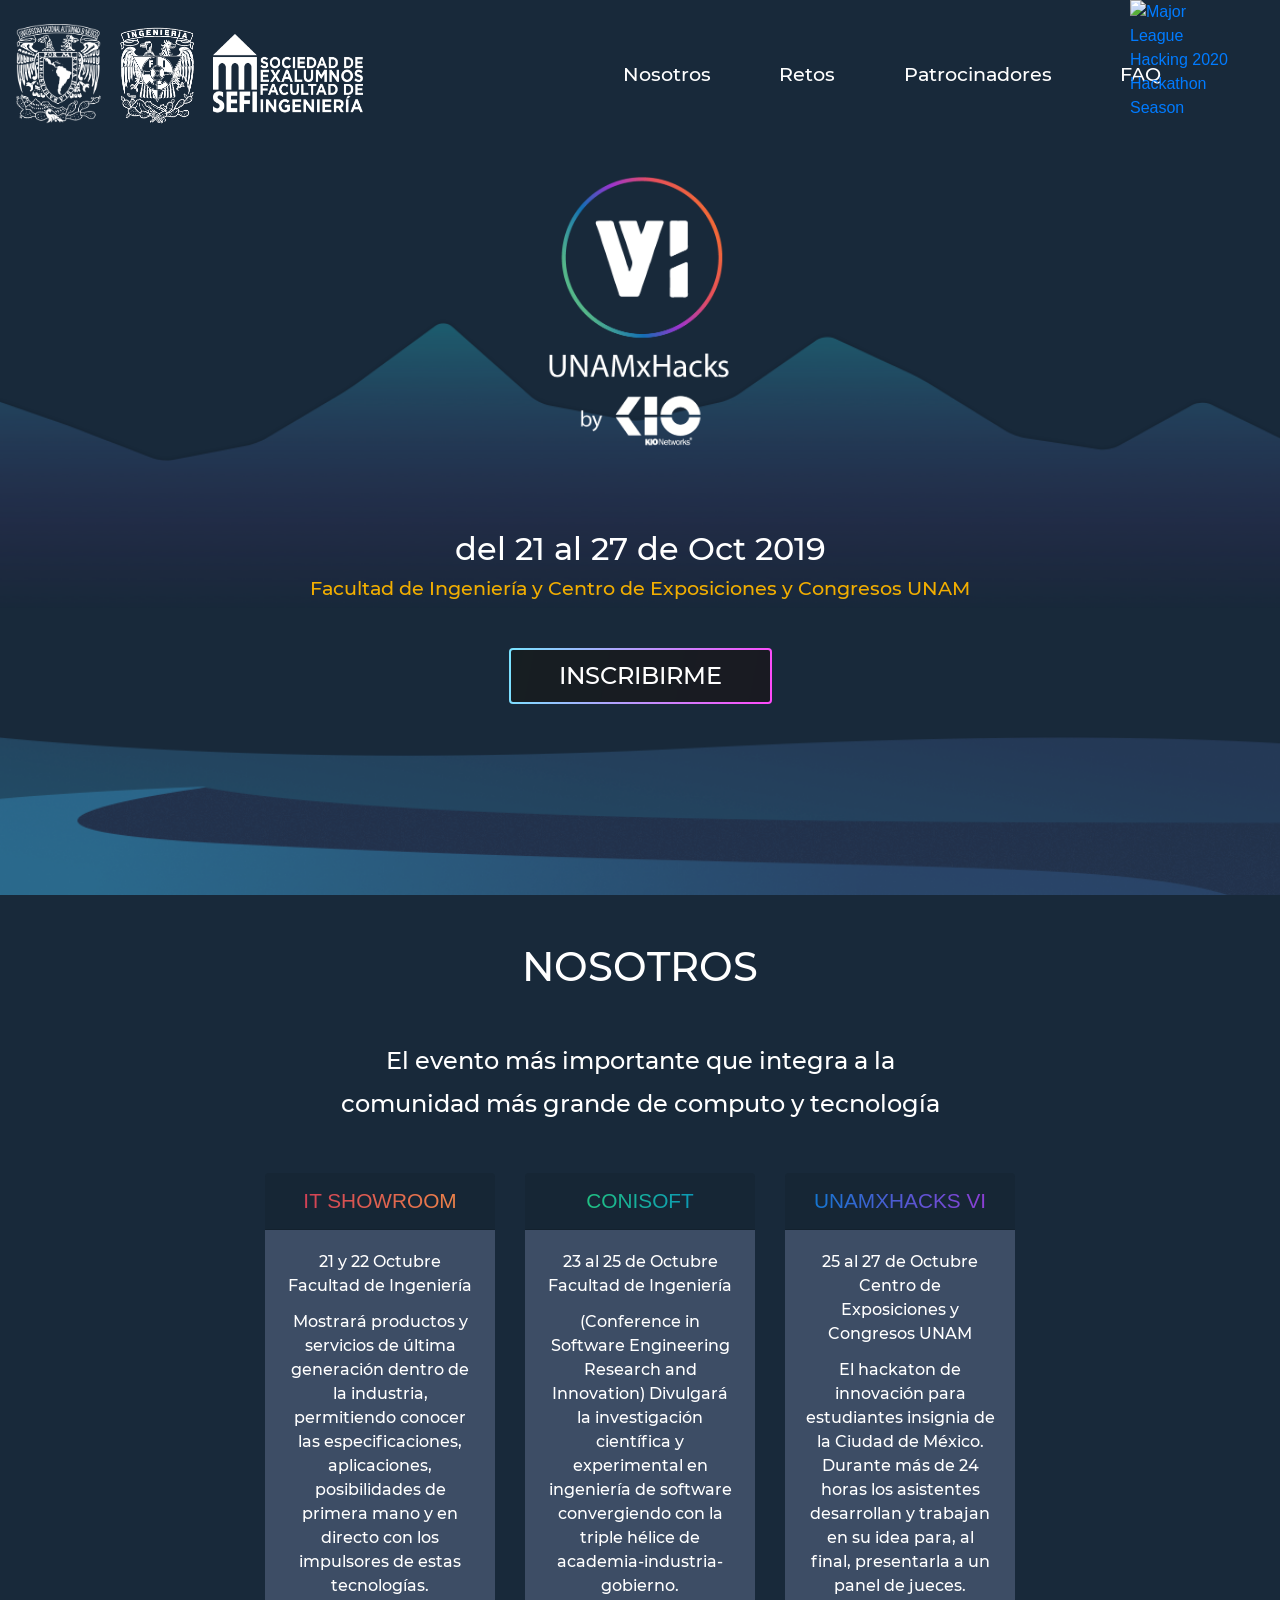
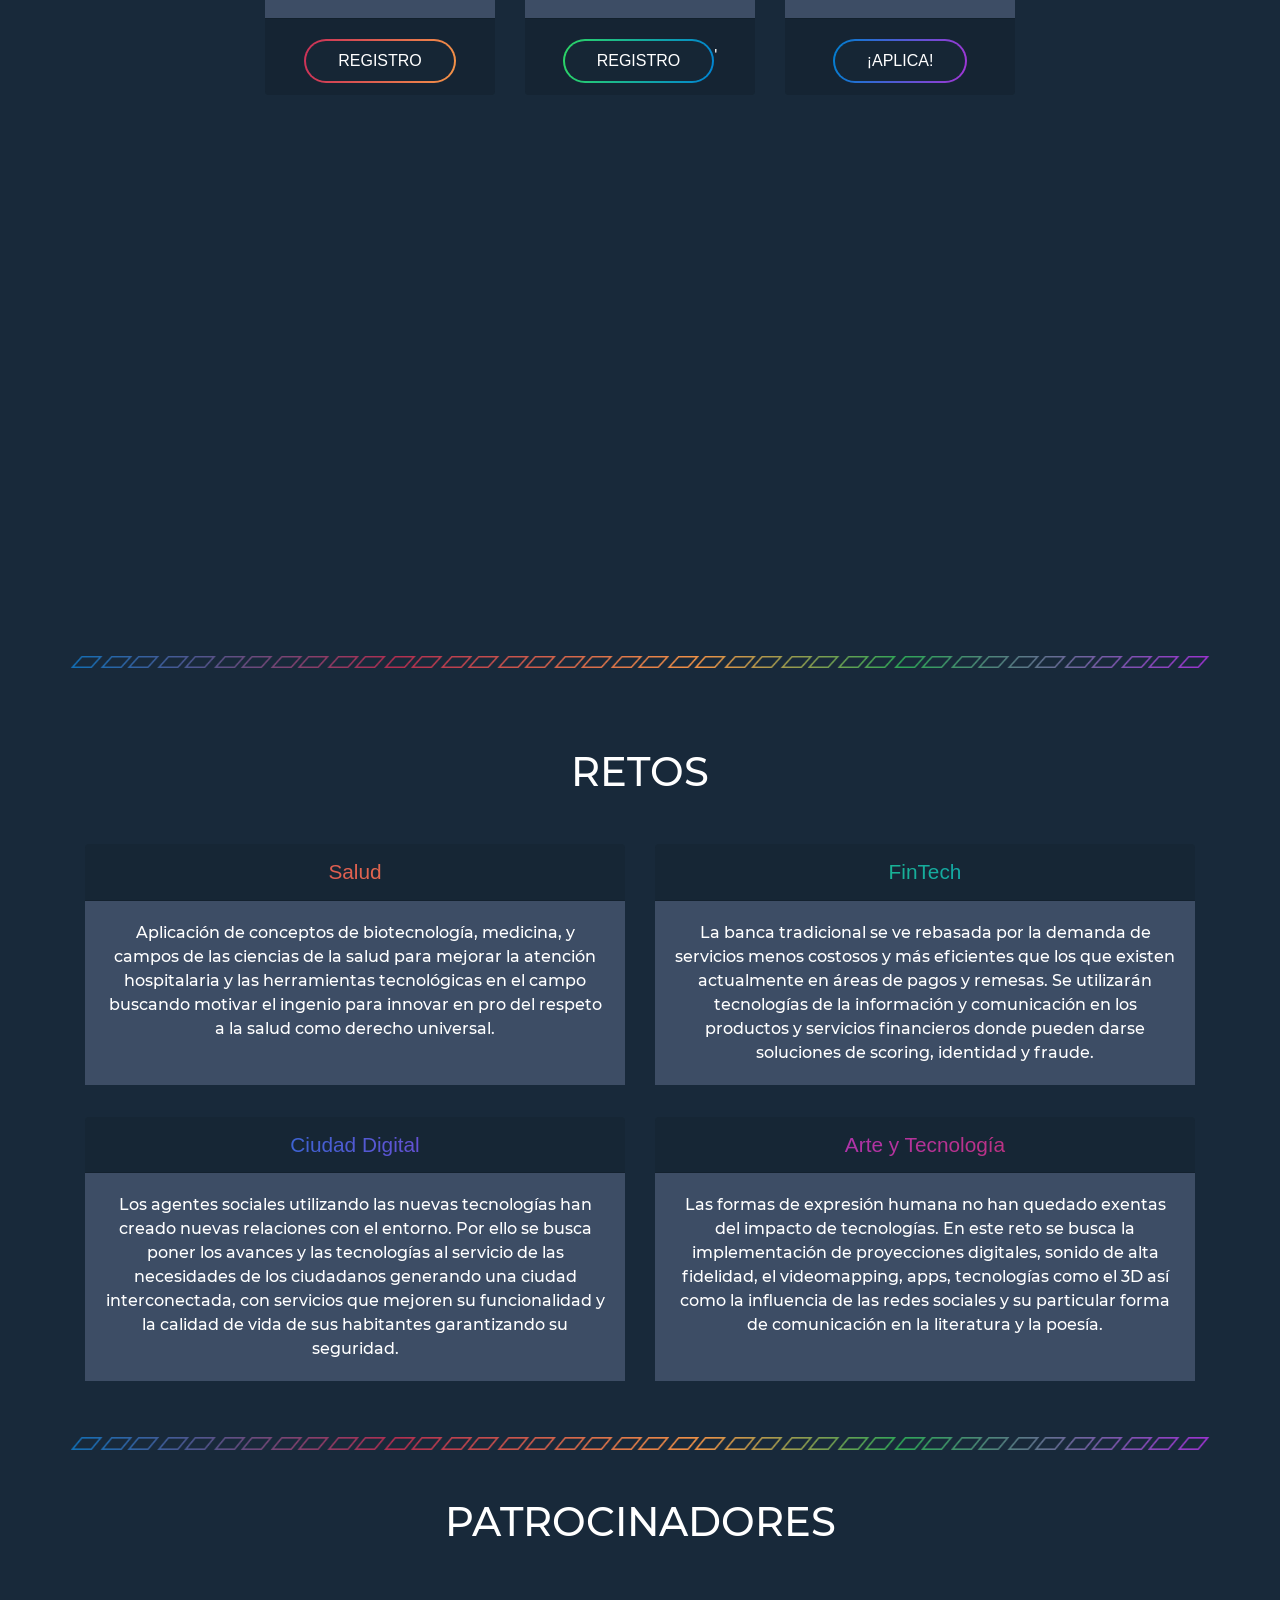
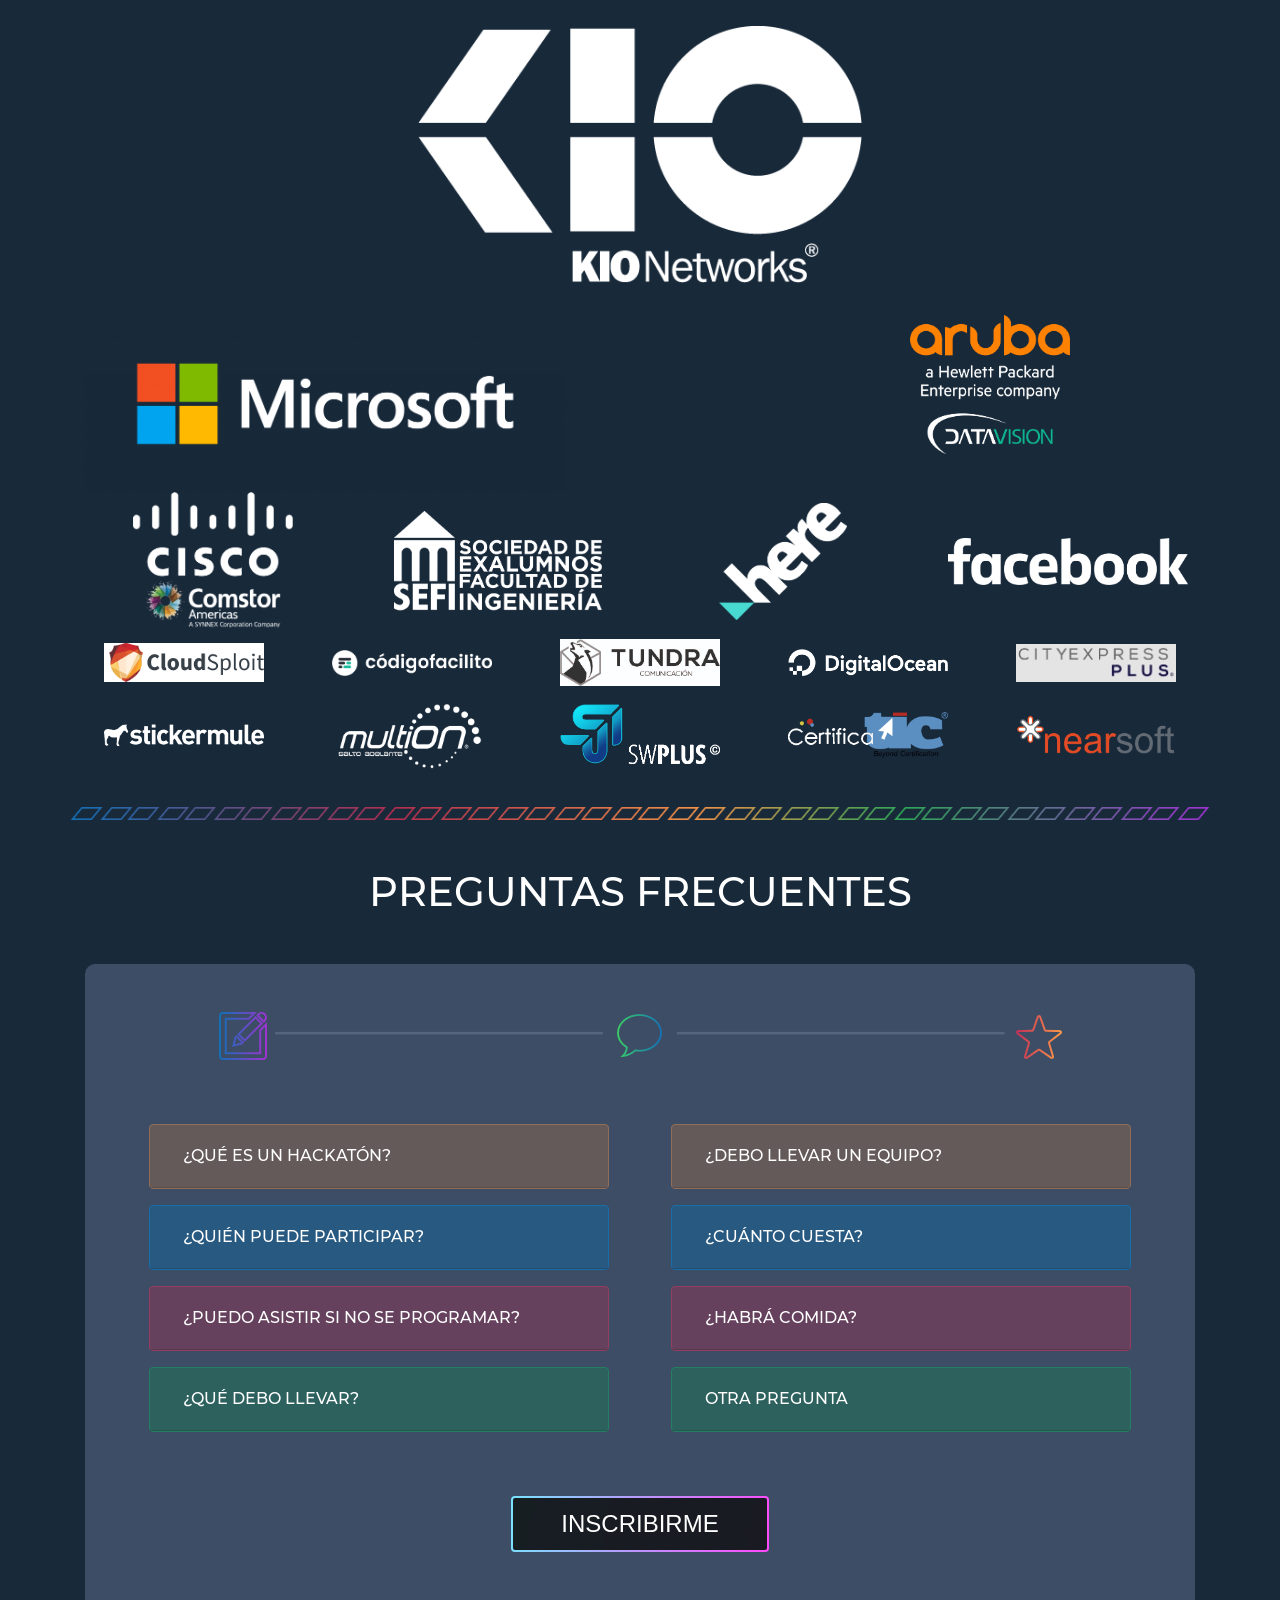
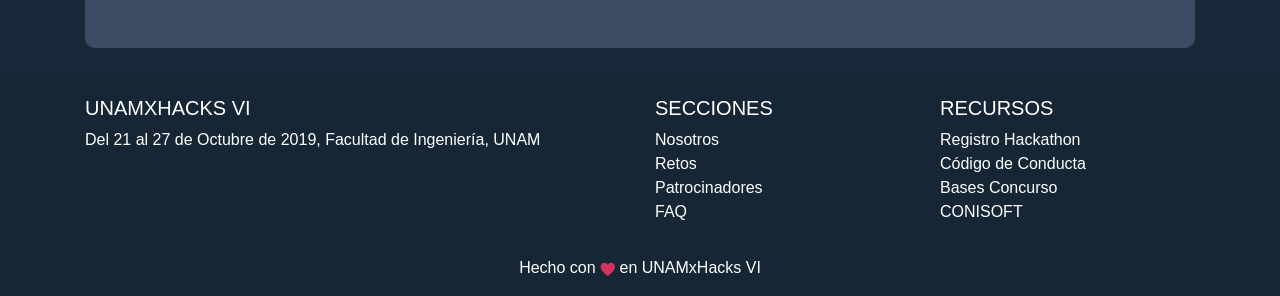
==== index.html @ c52dcf60 "adds buttons" ====
<!DOCTYPE html>
<!--[if lt IE 7]>      <html class="no-js lt-ie9 lt-ie8 lt-ie7" lang=""> <![endif]-->
<!--[if IE 7]>         <html class="no-js lt-ie9 lt-ie8" lang=""> <![endif]-->
<!--[if IE 8]>         <html class="no-js lt-ie9" lang=""> <![endif]-->
<!--[if gt IE 8]><!-->
<html class="no-js" lang="">
<!--<![endif]-->

<head>
  <meta charset="utf-8" />
  <meta http-equiv="X-UA-Compatible" content="IE=edge,chrome=1" />
  <title>UNAMXHacks 2019</title>
  <meta name="keywords" content="MXHacks,mxhacks,hackathon,hack,UNAM,SEFI,Conferencia, tecnologia" />
  <meta name="author" content="Juan Pablo Flores, Andrea Dekovic Bravo" />
  <meta name="description" content="Sitio web oficial del MXHacks V" />
  <meta name="viewport" content="width=device-width, initial-scale=1" />
  <link rel="apple-touch-icon" href="apple-touch-icon.png" />
  <link rel="stylesheet" href="https://cdn.jsdelivr.net/npm/sweetalert2@8.13.0/dist/sweetalert2.min.css">
  <link rel="stylesheet" href="css/bootstrap.min.css" />
  <link rel="stylesheet" href="css/main.css" />

  <script src="js/vendor/modernizr-2.8.3-respond-1.4.2.min.js"></script>
</head>

<body>
  <!-- Starts NavBar -->
  <nav class="navbar navbar-expand-lg navbar-dark">
    <img src="img\LOGOS\UNAM_blanco.png" class="logo-unam mr-3 my-3" alt="UNAM" />
    <img src="img\LOGOS\escudo_fi_blanco.png" class="logo-fi mr-3 my-3" alt="Facultad de Ingenieria" />
    <img class="logo-sefi" src="img/LOGOS/SEFI_BLANCO.png" alt="SEFI" />
    <button class="navbar-toggler" type="button" data-toggle="collapse" data-target="#navbarNav"
      aria-controls="navbarNav" aria-expanded="false" aria-label="Toggle navigation">
      <span class="navbar-toggler-icon"></span>
    </button>
    <div class="navbar-collapse collapse" id="navbarNav">
      <ul class="navbar-nav nav-fill ml-auto">
        <li class="nav-item">
          <a class="nav-link" href="#nosotros-section">Nosotros </a>
        </li>
        <li class="nav-item">
          <a class="nav-link" href="#challenge-section">Retos</a>
        </li>
        <li class="nav-item">
          <a class="nav-link" href="#sponsors">Patrocinadores</a>
        </li>
        <li class="nav-item">
          <a class="nav-link" href="#faq">FAQ</a>
        </li>
        <li class="nav-item">
          <a class="nav-link" href="#!"></a>
        </li>
      </ul>
    </div>
  </nav>
  <!-- Finishes NavBar -->

  <!-- Starts Introduction -->
  <div class="container-fluid" id="intro">
    <h1 class="text-hide">UNAMXHacks</h1>
    <img src="./img/INICIO/MXHacks-Kio.png" alt="Logo UNAMxHacks" class="intro-logo mx-auto" />
    <h2 class="intro-fechas mt-5">del 21 al 27 de Oct 2019</h2>
    <h3 class="intro-lugar mb-5">Facultad de Ingeniería y Centro de Exposiciones y Congresos UNAM</h3>

    <button id="inscribirme" type="button" class="btn btn-large btn-inscripcion">
      INSCRIBIRME
    </button>
  </div>
  <!-- Finishes Introduction -->

  <!-- Starts Carousell -->
  <!-- 
    <div class="container-fluid" id="carousel-fotos">
      <div
        id="carouselExampleControls"
        class="carousel slide"
        data-ride="carousel"
      >
        <div class="carousel-inner">
          <div class="carousel-item active">
            <img class="d-block w-100" src="..." alt="First slide" />
          </div>
          <div class="carousel-item">
            <img class="d-block w-100" src="..." alt="Second slide" />
          </div>
          <div class="carousel-item">
            <img class="d-block w-100" src="..." alt="Third slide" />
          </div>
        </div>
        <a
          class="carousel-control-prev"
          href="#carouselExampleControls"
          role="button"
          data-slide="prev"
        >
          <span class="carousel-control-prev-icon" aria-hidden="true"></span>
          <span class="sr-only">Previous</span>
        </a>
        <a
          class="carousel-control-next"
          href="#carouselExampleControls"
          role="button"
          data-slide="next"
        >
          <span class="carousel-control-next-icon" aria-hidden="true"></span>
          <span class="sr-only">Next</span>
        </a>
      </div>
    </div> -->
  <!-- Ends Carousel -->

  <!-- Starts About Us  -->
  <div class="container" id="nosotros-section">
    <h2 class="subtitle my-5">Nosotros</h2>
    <p class="section-description mb-5">
      El evento más importante que integra a la<br />
      comunidad más grande de computo y tecnología
    </p>

    <div class="row card-deck justify-content-center">
      <div class="nosotros-cards card text-center">
        <div class="card-header title-it-show">
          IT SHOWROOM
        </div>
        <div class="nosotros-cards card-body">
          <h5 class="card-title">
            21 y 22 Octubre <br />
            Facultad de Ingeniería
          </h5>
          <p class="card-text">
            Mostrará productos y servicios de última generación dentro de la
            industria, permitiendo conocer las especificaciones, aplicaciones,
            posibilidades de primera mano y en directo con los impulsores de
            estas tecnologías.  
            
          </p>
        </div>
        <div class="nosotros-cards card-footer">
          <a class="btn mt-2 btn-gradient btn-it-show" target="_blank" href="https://www.eventbrite.com/e/unamxhacks-conferencias-conisoft-2019-tickets-64383992254">Registro</a>
        </div>
      </div>

      <div class="nosotros-cards card text-center">
        <div class="card-header title-conisoft">
          CONISOFT
        </div>
        <div class="nosotros-cards card-body">
          <h5 class="card-title">
            23 al 25 de Octubre <br />
            Facultad de Ingeniería
          </h5>
          <p class="card-text">
            (Conference in Software Engineering Research and Innovation)
            Divulgará la investigación científica y experimental en ingeniería
            de software convergiendo con la triple hélice de
            academia-industria-gobierno.
          </p>
        </div>
        <div class="nosotros-cards card-footer">
          <a class="btn mt-2 btn-gradient btn-conisoft" target="_blank" href="#">Registro</a>'
        </div>
      </div>

      <div class="nosotros-cards card text-center">
        <div class="card-header title-mxhacks">
          UNAMXHACKS VI
        </div>
        <div class="nosotros-cards card-body">
          <h5 class="card-title">
            25 al 27 de Octubre <br />
            Centro de Exposiciones y Congresos UNAM
          </h5>
          <p class="card-text">
            El hackaton de innovación para estudiantes insignia de la Ciudad
            de México. Durante más de 24 horas los asistentes
            desarrollan y trabajan en su idea para, al final, presentarla a
            un panel de jueces.
          </p>
        </div>
        <div class="nosotros-cards card-footer">
          <a class="btn mt-2 btn-gradient btn-mxhacks" target="_blank" href="https://registro.mxhacks.io/login">¡Aplica!</a>
        </div>
      </div>
    </div>
  </div>
  <!-- Ends About Us  -->
  <!-- Starts Maps -->
  <div class="container-fluid" id="maps">
    <!-- <h2 class="subtitle my-5">Ubicaciones</h2> -->
    <div class="row mt-5">
      <div class="col-sm-12 col-md-6 map-responsive">
        <iframe
          src="https://www.google.com/maps/embed?pb=!1m18!1m12!1m3!1d3764.864933821873!2d-99.18692048509489!3d19.331666386941727!2m3!1f0!2f0!3f0!3m2!1i1024!2i768!4f13.1!3m3!1m2!1s0x85ce00015be0a713%3A0x3fc11681a8244370!2sFacultad+de+Ingenier%C3%ADa%2C+UNAM!5e0!3m2!1ses!2smx!4v1560362167372!5m2!1ses!2smx"
          width="100%" height="450" frameborder="0" style="border:0" allowfullscreen></iframe>
      </div>
      <div class="col-sm-12 col-md-6 map-responsive">
        <iframe
          src="https://www.google.com/maps/embed?pb=!1m18!1m12!1m3!1d3765.376259372636!2d-99.17893774992982!3d19.30947258689035!2m3!1f0!2f0!3f0!3m2!1i1024!2i768!4f13.1!3m3!1m2!1s0x85ce006d4a47584d%3A0x4ed15c9ae543b6a2!2sCentro+de+Exposiciones+y+Congresos+UNAM!5e0!3m2!1ses!2smx!4v1560970004593!5m2!1ses!2smx"
          width="100%" height="450" frameborder="0" style="border:0" allowfullscreen></iframe>
      </div>
    </div>
    <div class="container">
      <div class="row">
        <img src="./img/NOSOTROS/barramulticolor.png" alt="Separador" class="mt-4 w-100" />
      </div>
    </div>
  </div>
  <!-- Ends Maps -->
  <!-- Starts Challenges -->
  <div class="container" id="challenge-section">
    <h2 class="subtitle my-5">Retos</h2>

    <div class="row card-deck justify-content-center">
      <div class="nosotros-cards card text-center challenges">
        <div class="card-header title-it-show">
          Salud
        </div>
        <div class="nosotros-cards card-body">
          <!-- <h5 class="card-title">21 y 22 Octubre <br> Facultad de Ingeniería</h5> -->
          <p class="card-text">
            Aplicación de conceptos de biotecnología, medicina, y campos de
            las ciencias de la salud para mejorar la atención hospitalaria y
            las herramientas tecnológicas en el campo buscando motivar el
            ingenio para innovar en pro del respeto a la salud como derecho
            universal.
          </p>
        </div>
      </div>

      <div class="nosotros-cards card text-center challenges">
        <div class="card-header title-conisoft">
          FinTech
        </div>
        <div class="nosotros-cards card-body">
          <!-- <h5 class="card-title">23 al 25 de Octubre <br> Palacio de Minería</h5> -->
          <p class="card-text">
            La banca tradicional se ve rebasada por la demanda de servicios
            menos costosos y más eficientes que los que existen actualmente en
            áreas de pagos y remesas. Se utilizarán tecnologías de la
            información y comunicación en los productos y servicios
            financieros donde pueden darse soluciones de scoring, identidad y
            fraude.
          </p>
        </div>
      </div>
    </div>
    <div class="row card-deck justify-content-center">
      <div class="nosotros-cards card text-center challenges">
        <div class="card-header title-mxhacks">
          Ciudad Digital
        </div>
        <div class="nosotros-cards card-body">
          <!-- <h5 class="card-title">26 y 27 de Octubre <br> Palacio de Minería</h5> -->
          <p class="card-text">
            Los agentes sociales utilizando las nuevas tecnologías han creado
            nuevas relaciones con el entorno. Por ello se busca poner los
            avances y las tecnologías al servicio de las necesidades de los
            ciudadanos generando una ciudad interconectada, con servicios que
            mejoren su funcionalidad y la calidad de vida de sus habitantes
            garantizando su seguridad.
          </p>
        </div>
      </div>
      <div class="nosotros-cards card text-center challenges">
        <div class="card-header title-arte">
          Arte y Tecnología
        </div>
        <div class="nosotros-cards card-body">
          <!-- <h5 class="card-title">26 y 27 de Octubre <br> Palacio de Minería</h5> -->
          <p class="card-text">
            Las formas de expresión humana no han quedado exentas del impacto
            de tecnologías. En este reto se busca la implementación de
            proyecciones digitales, sonido de alta fidelidad, el videomapping,
            apps, tecnologías como el 3D así como la influencia de las redes
            sociales y su particular forma de comunicación en la literatura y
            la poesía.
          </p>
        </div>
      </div>
    </div>
    <div class="row">
      <img src="./img/NOSOTROS/barramulticolor.png" alt="Separador" class="mt-4 w-100" />
    </div>
  </div>

  <!-- Ends Challenges -->
  <!-- Starts Sponsors -->
  <div class="container my-5" id="sponsors">
    <h2 class="subtitle my-5">Patrocinadores</h2>
    <div class="row presenting-sponsor">
      <div class="col-sm">
          <a href="https://www.kionetworks.com">
            <img src="./img/SPONSORS/kio_logo.png" alt="Kio Logo">
          </a>
      </div>
    </div>
    <div class="row gold-sponsors">
      <div class="col-sm"><a href="https://developer.microsoft.com/es-es/">
        <img src="./img/SPONSORS/Microsoft-white.png" alt="Microsoft Logo">
      </a></div>
      <div class="col-sm"></div>
      <div class="col-sm">
        <a href="https://www.arubanetworks.com/es/">
          <img id="aruba" src="./img/SPONSORS/aruba-datavision.png" alt="Aruba Logo">
        </a>
      </div>
    </div>
    <div class="row silver-sponsors">
      <div class="col-sm"></div>
      <div class="col-sm"></div>
      <div class="col-sm"></div>
      <div class="col-sm"></div>
      <div class="col-sm"></div>
    </div>
    <div class="row bronze-sponsors">
      <div class="col-sm text-center mb-2">
          <img id="cisco" src="./img/SPONSORS/Cisco-comstor-v-blanco.png" alt="CISCO">
      </div>
      <div class="col-sm text-center mb-2">
          <a href="https://sefi.org/">
            <img id="sefi" src="./img/LOGOS/SEFI_BLANCO.png" alt="Sefi Logo">
          </a>
      </div>
      <div class="col-sm text-center mb-2">
          <a href="https://www.here.com/">
            <img id="here" src="./img/SPONSORS/HERE_Logo_2016_POS_sRGB.png" alt="HERE Logo">
          </a>
      </div>
      <div class="col-sm text-center mb-2">
        <a href="https://developers.facebook.com/">
          <img id="fb" src="./img/SPONSORS/facebook-white.png" alt="Facebook Logo">
        </a>
      </div>
    </div>
    <div class="row other-sponsors">
      <div class="col-sm text-center mb-2">
        <a href="https://cloudsploit.com/">
          <img src="./img/SPONSORS/logo-cloudsploit.png" alt="CloudSploit Logo">
        </a>
      </div>
      <div class="col-sm text-center mb-2">
        <a href="https://codigofacilito.com/">
          <img src="./img/SPONSORS/Codigo_Facilito_white_logo.png" alt="Codigo Facilito Logo">
        </a>
      </div>
      <div class="col-sm text-center mb-2">
        <a href="https://tundra.mx/">
          <img src="./img/SPONSORS/Tundra.jpg" alt="Tundra RP">
        </a>
      </div>
      <div class="col-sm text-center mb-2">
        <a href="https://digitalocean.com/">
          <img src="./img/SPONSORS/DO_Logo_Horizontal_White.png" alt="Tundra RP">
        </a>
      </div>
      <div class="col-sm text-center mb-2"><a href="https://tundra.mx/">
        <img src="./img/SPONSORS/cityexpress2.png" alt="Tundra RP">
      </a></div>
    </div>
    <div class="row other-sponsors">
      <div class="col-sm text-center mb-2">
          <a href="http://hackp.ac/mlh-stickermule-hackathons">
            <img src="./img/SPONSORS/sticker-mule-logo-white.png" alt="StickerMule Logo">
          </a>
      </div>
      <div class="col-sm text-center mb-2">
        <a href="https://multion.com/">
          <img src="./img/SPONSORS/multion.png" alt="Multion Logo">
        </a>
      </div>
      <div class="col-sm text-center mb-2">
        <a href="http://www.swplus.com.mx/">
          <img src="./img/SPONSORS/sw_600.png" alt="swplus">
        </a>
      </div>
      <div class="col-sm text-center mb-2">
          <a href="https://www.certificatic.org/">
            <img src="./img/SPONSORS/certificatic-500.png" alt="cedrtificatic logo">
          </a>
      </div>
      <div class="col-sm text-center mb-2">
          <a href="https://nearsoft.com/">
            <img src="./img/SPONSORS/nearsoft.png" alt="NearSoft">
          </a>
      </div>
    </div>
    <div class="row">
      <img src="./img/NOSOTROS/barramulticolor.png" alt="Separador" class="mt-4 w-100" />
    </div>
  </div>

  <!-- Finishes Sponsors -->
  <!-- starts FAQ -->
  <div class="container" id="faq">
    <h2 class="subtitle my-5">Preguntas Frecuentes</h2>
    <div class="faq-box p-5 mb-4">
      <div class="box-title">
        <img src="./img/FAQ/barra_faq.png" alt="head of box" class="mb-5 img-fluid d-none d-sm-block" />
      </div>
      <div class="row">
        <div class="col-sm-12 col-md-6">
          <div id="accordion" class="faq-question">
            <div class="card faq-card">
              <div class="card-header" id="headingOne">
                <h5 class="mb-0">
                  <button class="btn btn-link collapsed faq-title" data-toggle="collapse" data-target="#collapseOne"
                    aria-expanded="true" aria-controls="collapseOne">
                    ¿Qué es un Hackatón?
                  </button>
                </h5>
              </div>

              <div id="collapseOne" class="collapse" aria-labelledby="headingOne" data-parent="#accordion">
                <div class="card-body faq-body">
                  Es un maratón de código en donde los participantes
                  desarrollan un proyecto durante 24 hasta 36 horas continuas,
                  adquiriendo conocimientos y poniendo a prueba habilidades,
                  todo esto colaborando en un ambiente multidisciplinario.
                </div>
              </div>
            </div>
            <div class="card faq-card">
              <div class="card-header" id="headingTwo">
                <h5 class="mb-0">
                  <button class="btn btn-link collapsed faq-title" data-toggle="collapse" data-target="#collapseTwo"
                    aria-expanded="false" aria-controls="collapseTwo">
                    ¿Quién puede participar?
                  </button>
                </h5>
              </div>
              <div id="collapseTwo" class="collapse" aria-labelledby="headingTwo" data-parent="#accordion">
                <div class="card-body faq-body">
                  MXHacks es un evento para <b>estudiantes</b>. Todos pueden
                  participar, no importa tu profesión, estatus social,
                  religión, preferencia sexual, etc, es un espacio abierto a
                  todos los estudiantes.
                </div>
              </div>
            </div>
            <div class="card faq-card">
              <div class="card-header" id="headingThree">
                <h5 class="mb-0">
                  <button class="btn btn-link collapsed faq-title" data-toggle="collapse" data-target="#collapseThree"
                    aria-expanded="false" aria-controls="collapseThree">
                    ¿Puedo Asistir si no se Programar?
                  </button>
                </h5>
              </div>
              <div id="collapseThree" class="collapse" aria-labelledby="headingThree" data-parent="#accordion">
                <div class="card-body faq-body">
                  ¡Claro!, no importa si estás estudiando medicina,
                  arquitectura, contaduría, ingeniería, etc, todos los
                  estudiantes son bienvenidos.
                </div>
              </div>
            </div>
            <div class="card faq-card">
              <div class="card-header" id="headingFour">
                <h5 class="mb-0">
                  <button class="btn btn-link collapsed faq-title" data-toggle="collapse" data-target="#collapseFour"
                    aria-expanded="false" aria-controls="collapseFour">
                    ¿Qué Debo Llevar?
                  </button>
                </h5>
              </div>
              <div id="collapseFour" class="collapse" aria-labelledby="headingFour" data-parent="#accordion">
                <div class="card-body faq-body">
                  Solo debes llevar una laptop, ideas y mucha actitud, el
                  evento es perfecto para que hagas comunidad y la pases bien.
                  Es recomendable llevar cobijas y almohadas si planeas dormir
                  en la sede así como elementos de aseo personal.
                </div>
              </div>
            </div>
          </div>
        </div>
        <div class="col-sm-12 col-md-6">
          <div id="accordion">
            <div class="card faq-card">
              <div class="card-header" id="headingFive">
                <h5 class="mb-0">
                  <button class="btn btn-link collapsed faq-title" data-toggle="collapse" data-target="#collapseFive"
                    aria-expanded="true" aria-controls="collapseFive">
                    ¿Debo llevar un equipo?
                  </button>
                </h5>
              </div>

              <div id="collapseFive" class="collapse" aria-labelledby="headingFive" data-parent="#accordion">
                <div class="card-body faq-body">
                  Puedes ya llegar al hack con un equipo, pero se recomienda
                  ampliamente que formes equipo con gente que no conoces.
                </div>
              </div>
            </div>
            <div class="card faq-card">
              <div class="card-header" id="headingSix">
                <h5 class="mb-0">
                  <button class="btn btn-link collapsed faq-title" data-toggle="collapse" data-target="#collapseSix"
                    aria-expanded="false" aria-controls="collapseSix">
                    ¿Cuánto Cuesta?
                  </button>
                </h5>
              </div>
              <div id="collapseSix" class="collapse" aria-labelledby="headingSix" data-parent="#accordion">
                <div class="card-body faq-body">
                  ¡Es totalmente gratuito! Solo trae muchas ideas y buena
                  actitud.
                </div>
              </div>
            </div>
            <div class="card faq-card">
              <div class="card-header" id="headingSeven">
                <h5 class="mb-0">
                  <button class="btn btn-link collapsed faq-title" data-toggle="collapse" data-target="#collapseSeven"
                    aria-expanded="false" aria-controls="collapseSeven">
                    ¿Habrá Comida?
                  </button>
                </h5>
              </div>
              <div id="collapseSeven" class="collapse" aria-labelledby="headingSeven" data-parent="#accordion">
                <div class="card-body faq-body">
                  Claro que la habrá, mucha y deliciosa comida.
                </div>
              </div>
            </div>
            <div class="card faq-card">
              <div class="card-header" id="headingEight">
                <h5 class="mb-0">
                  <button class="btn btn-link collapsed faq-title" data-toggle="collapse" data-target="#collapseEight"
                    aria-expanded="false" aria-controls="collapseEight">
                    Otra Pregunta
                  </button>
                </h5>
              </div>
              <div id="collapseEight" class="collapse" aria-labelledby="headingEight" data-parent="#accordion">
                <div class="card-body faq-body">
                  Si tienes alguna otra pregunta contactanos en facebook,
                  twitter o en el correo contacto@mxhacks.io
                </div>
              </div>
            </div>
          </div>
        </div>
      </div>
      <div class="row inscribir-faq mt-5 mb-3 justify-content-center">
        <button type="button" class="btn btn-large btn-inscripcion">
          INSCRIBIRME
        </button>
      </div>
    </div>
  </div>
  <!-- Ends FAQ -->

  <!-- Footer -->
  <footer class="page-footer font-small blue pt-4">
    <!-- Footer Links -->
    <div class="container text-center text-md-left">
      <!-- Grid row -->
      <div class="row">
        <!-- Grid column -->
        <div class="col-md-6 mt-md-0 mt-3">
          <!-- Content -->
          <h5 class="text-uppercase">UNAMxHacks VI</h5>
          <p>
            Del 21 al 27 de Octubre de 2019, Facultad de Ingeniería, UNAM
          </p>
          <p></p>
        </div>
        <!-- Grid column -->

        <hr class="clearfix w-100 d-md-none pb-3" />


        <!-- Grid column -->
        <div class="col-md-3 mb-md-0 mb-3">
          <!-- Links -->
          <h5 class="text-uppercase">Secciones</h5>

          <ul class="list-unstyled">
            <li>
              <a href="#nosotros-section">Nosotros</a>
            </li>
            <li>
              <a href="#challenge-section">Retos</a>
            </li>
            <li>
              <a href="#sponsors">Patrocinadores</a>
            </li>
            <li>
              <a href="#faq">FAQ</a>
            </li>
          </ul>
        </div>
        <!-- Grid column -->

        <!-- Grid column -->
        <div class="col-md-3 mb-md-0 mb-3">
          <!-- Links -->
          <h5 class="text-uppercase">Recursos</h5>

          <ul class="list-unstyled">
            <li>
              <a href="https://registro.mxhacks.io/login">Registro Hackathon</a>
            </li>
            <li>
              <a href="http://mlh.io/code-of-conduct">Código de Conducta</a>
            </li>
            <li>
              <a href="./DOCS/BASES DEL HACKATHON.pdf">Bases Concurso</a>
            </li>
            <li>
              <a href="http://conisoft.org/2019/">CONISOFT</a>
            </li>
          </ul>
        </div>
        <!-- Grid column -->
      </div>
      <!-- Grid row -->
    </div>
    <!-- Footer Links -->

    <!-- Copyright -->
    <div class="footer-copyright text-center py-3">
      Hecho con <img src="./img/FOOTER/Heart Icon.png" alt="heart"> en UNAMxHacks VI
    </div>
    <!-- Copyright -->
  </footer>
  <!-- Footer -->
  <!-- Optional JavaScript -->
  <!-- jQuery first, then Popper.js, then Bootstrap JS -->
  <!-- MLH Banner -->
  <a id="mlh-trust-badge"
    style="display:block;max-width:100px;min-width:60px;position:fixed;right:50px;top:0;width:10%;z-index:10000"
    href="https://mlh.io/seasons/na-2020/events?utm_source=na-hackathon&utm_medium=TrustBadge&utm_campaign=2020-season&utm_content=white"
    target="_blank"><img src="https://s3.amazonaws.com/logged-assets/trust-badge/2020/mlh-trust-badge-2020-white.svg"
      alt="Major League Hacking 2020 Hackathon Season" style="width:100%"></a>
  <script src="https://code.jquery.com/jquery-3.3.1.slim.min.js"
    integrity="sha384-q8i/X+965DzO0rT7abK41JStQIAqVgRVzpbzo5smXKp4YfRvH+8abtTE1Pi6jizo" crossorigin="anonymous">
  </script>
  <script src="https://cdnjs.cloudflare.com/ajax/libs/popper.js/1.14.7/umd/popper.min.js"
    integrity="sha384-UO2eT0CpHqdSJQ6hJty5KVphtPhzWj9WO1clHTMGa3JDZwrnQq4sF86dIHNDz0W1" crossorigin="anonymous">
  </script>
  <script src="./js\vendor\bootstrap.min.js"></script>
  <script src="https://cdn.jsdelivr.net/npm/promise-polyfill"></script>
  <script src="https://cdn.jsdelivr.net/npm/sweetalert2@8.13.0/dist/sweetalert2.all.min.js"></script>
  <script src="./js/main.js"></script>
</body>

</html>
---- css/main.css ----
/* ==========================================================================
   Author's custom styles
   ========================================================================== */
/* fonts */
@font-face {
    font-family: 'Montserrat-Bold';
    src: url('../fonts/Montserrat-Bold.ttf') format("truetype");
}

@font-face {
    font-family: 'Montserrat-Medium';
    src: url('../fonts/Montserrat-Medium.ttf') format("truetype");
}

@font-face {
    font-family: 'Montserrat-SemiBold';
    src: url('../fonts/Montserrat-SemiBold.ttf') format("truetype");
}

@font-face {
    font-family: 'HelveticaNeue-Hv';
    src: url('../fonts/HelveticaNeue-Hv.otf') format("opentype");
}

@font-face {
    font-family: 'HelveticaNeue-Lt';
    src: url('../fonts/HelveticaNeue-Lt.otf') format("opentype");
}

body {
    background-color: #18293A;
}

.subtitle {
    font-family: "Montserrat-Medium";
    font-size: 2.5rem;
    font-weight: 500;
    line-height: 1.2;
    text-transform: uppercase;
    color: white;
    text-align: center;
}

.section-description {
    font-family: "Montserrat-Medium";
    font-size: 1.5rem;
    font-weight: 400;
    line-height: 1.8;
}

.navbar {
    background-color: #18293A;
}

.navbar-dark .navbar-nav .nav-link {
    color: white;
    font-size: 1.2rem;
    font-family: "Montserrat-Medium";
}

.logo-unam {
    width: 42px;
    height: 50px;
}

.logo-fi {
    width: 40px;
    height: 50px;
}

.logo-sefi {
    width: 75px;
    height: 40px;
}

/* Intro */

#intro {
    height: 83vh !important;
    background-color: #18293A;
    background-image: url('../img/INICIO/fondo.png');
    background-repeat: no-repeat;
    background-position: bottom;

    text-align: center;
    color: white;
    font-family: "Montserrat-Medium";
}

.intro-lugar {
    color: #f2ae00;
    font-weight: inherit;
    font-size: 1.2rem;
}

.intro-logo {
    width: 50% !important;
    display: block;
}

button.btn-inscripcion {
    text-transform: uppercase;
    margin-bottom: 2rem;
    padding: 1rem;
    font-size: x-large;
    padding: .5rem 3rem;
    color: white;
    box-shadow: 0 0 6px 0 rgba(157, 96, 212, 0.5);
    border: solid 2px transparent;
    background-image: linear-gradient(rgba(255, 255, 255, 0), rgba(255, 255, 255, 0)), linear-gradient(101deg, #78e4ff, #ff48fa);
    background-origin: border-box;
    background-clip: content-box, border-box;
    box-shadow: 2px 1000px 1px rgba(20, 25, 30, 0.98) inset;
}

button.btn-inscripcion:hover {
    box-shadow: none;
    color: white;
}


/* Carousel */
#carousel-fotos {
    height: 70vh;
    background-color: grey;
}

/* About us */
#nosotros-section {
    color: white;
    text-align: center;
    margin-bottom: 5rem;
}

.nosotros-cards.card {
    background-color: rgba(22, 38, 53, 1);
    border: none;
    padding: 0 8vw;
}

.nosotros-cards.card-body {
    background-color: rgba(61, 77, 101, 1);
}

.nosotros-cards h5.card-title {
    font-weight: 300;
    font-family: "Montserrat-Medium";
    font-size: initial;
    line-height: inherit;
}

.nosotros-cards p.card-text {
    font-family: "Montserrat-Medium";
    font-weight: 400;
}

.nosotros-cards div.card-header {
    font-size: 1.3rem;
}

.card-header.title-it-show {
    background: linear-gradient(0.25turn, #ca3058, #f49347);
    -webkit-background-clip: text;
    -webkit-text-fill-color: transparent;
}

.card-header.title-conisoft {
    background: linear-gradient(0.25turn, #2cd664, #0083d4);
    -webkit-background-clip: text;
    -webkit-text-fill-color: transparent;
}

.card-header.title-mxhacks {
    background: linear-gradient(0.25turn, #007fd0, #a135d5);
    -webkit-background-clip: text;
    -webkit-text-fill-color: transparent;
}


.btn-it-show {
    background-image: linear-gradient(rgba(255, 255, 255, 0), rgba(255, 255, 255, 0)), linear-gradient(101deg, #ca3058, #f49347);
    background-origin: border-box;
    background-clip: content-box, border-box;
    box-shadow: 2px 1000px 1px rgba(22, 38, 53, 1) inset;
}


.btn-conisoft {
    background-image: linear-gradient(rgba(255, 255, 255, 0), rgba(255, 255, 255, 0)), linear-gradient(101deg, #2cd664, #0083d4);
    background-origin: border-box;
    background-clip: content-box, border-box;
    box-shadow: 2px 1000px 1px rgba(22, 38, 53, 1) inset;
}


.btn-mxhacks {
    background-image: linear-gradient(rgba(255, 255, 255, 0), rgba(255, 255, 255, 0)), linear-gradient(101deg, #007fd0, #a135d5);
    background-origin: border-box;
    background-clip: content-box, border-box;
    box-shadow: 2px 1000px 1px rgba(22, 38, 53, 1) inset;
}

.btn-gradient {
    border-radius: 2rem;
    padding: 0.5rem 2rem;
    text-transform: uppercase;
    color: white;
    border: solid 2px transparent;

}

button.btn-gradient:hover {
    box-shadow: none;
    color: white;
}
a.btn-gradient:hover {
    box-shadow: none;
    color: white;
}


/* Mapas */
#maps {
    color: white;
    text-align: center;
    margin-bottom: 5rem;
}
/* Challenges */
.challenges{
    max-width: 100%;
}

.faq-card {
    margin: 1rem;
}

.faq-card:nth-child(4n) {
    border: rgba(35, 127, 96, 1) solid 1px;
    background-color: rgba(35, 127, 96, 0.5);
}

.faq-card:nth-child(4n+1) {
    border: rgba(147, 110, 87, 1) solid 1px;
    background-color: rgba(147, 110, 87, 0.5);
}

.faq-card:nth-child(4n+2) {
    border: rgba(24, 108, 168, 1) solid 1px;
    background-color: rgba(24, 108, 168, 0.5);
}

.faq-card:nth-child(4n+3) {
    border: rgba(150, 61, 95, 1) solid 1px;
    background-color: rgba(150, 61, 95, 0.5);
}

.faq-box {
    background-color: #3d4d65;
    border-radius: 10px;
}

.faq-title {
    text-transform: uppercase;
    font-family: "Montserrat-Medium";
    color: white;
    text-decoration: none;
}

.faq-title:hover {
    text-transform: uppercase;
    font-family: "Montserrat-Medium";
    color: white;
    text-decoration: none;
}

.faq-title:visited {
    text-decoration: none;
}

.faq-title:active {
    text-decoration: none;
}

.faq-title:link {
    text-decoration: none;
}

.faq-title:focus {
    text-decoration: none;
}

.faq-box div.box-title {
    text-align: center;
}

.faq-box div.box-title img {
    margin: auto;
}

#faq h2 {
    color: white;
    text-align: center;
}

.faq-body {
    color: white;
    font-family: "Montserrat-Medium";

}


/* Patrocinadores */
.presenting-sponsor div img {
    margin: auto;
    height: auto;
    width: 100rem;
}
.gold-sponsors div img{
    margin: auto;
    height: auto;
    width: 30rem;
}

.silver-sponsors div img{
    margin: auto;
    height: auto;
    width: 25rem;
}

.bronze-sponsors{
    display:flex;
    flex-flow:row wrap;
    justify-content:space-between;
    align-items:center;
    align-content:stretch;
}

.bronze-sponsors div img {
    margin: auto;
    height: auto;
    width: 20rem;
}

.other-sponsors {
    display:flex;
    flex-flow:row wrap;
    justify-content:space-between;
    align-items:center;
    align-content:stretch;
}
.other-sponsors div img{
    margin: auto;
    height: auto;
    width: 10rem;
}

.presenting-sponsor{
    text-align: center;
    padding: 2rem 0;
}
.presenting-sponsor div img {
    width: 90%;
}

/* Footer */

footer {
    background-color: rgba(22, 38, 53, 1);
    color: white;
}

footer a{
    color: white;
}

#challenge-section {
    color: white;
    text-align: center;

}

#popIsncr{
    color: white;
}
#swal2-title{
    color: white;
}

button.swal2-confirm.swal2-styled{
    background-image: linear-gradient(rgba(255, 255, 255, 0), rgba(255, 255, 255, 0)), linear-gradient(101deg, #2cd664, #0083d4);
    background-origin: border-box;
    background-clip: content-box, border-box;
    box-shadow: 2px 1000px 1px rgba(22, 38, 53, 1) inset;
}

#popInscr button{
    color: white;
    background-color: rgba(22, 38, 53, 1);
    text-transform: uppercase;
}
#popInscr a{
    color: white;
    background-color: rgba(22, 38, 53, 1);
    text-transform: uppercase;
}

#sefi {
    width: 13rem;
}

#fb {
    width: 15rem;
}
#here {
    width: 8rem;
}

/* Extra small devices (phones, 600px and down) */
@media only screen and (max-width: 600px) {
    #intro {
        background-size: 100%;
    }

    .map-responsive {
        overflow: hidden;
        padding-bottom: 50%;
        position: relative;
        height: 0;
    }

    .map-responsive iframe {
        left: 0px;
        top: 1rem;
        height: 100%;
        width: 100%;
        position: absolute;
    }


}

.title-arte {
    background: linear-gradient(0.25turn, #a135d5, #ca3058);
    -webkit-background-clip: text;
    -webkit-text-fill-color: transparent;
}

/* Small devices (portrait tablets and large phones, 600px and up) */
@media only screen and (min-width: 600px) {}


/* Medium devices (landscape tablets, 768px and up) */
@media only screen and (min-width: 768px) {
    #intro{
        background-size: cover;
        background-image: url('../img/INICIO/fondo2-01.png');
    }
    .intro-logo {
        width: 35% !important;
        margin-top: 15%;
    }

    .logo-unam {
        width: 85px;
        height: 100px;
    }

    .logo-fi {
        width: 80px;
        height: 100px;
    }

    .logo-sefi {
        width: 150px;
        height: 80px;
    }

    .nosotros-cards.card {
        padding: 0;
    }
    .nosotros-cards.card.challenges{
        margin-bottom: 2rem;
    }
    .presenting-sponsor div img{
        width: 40%;
    }

}

/* Large devices (laptops/desktops, 992px and up) */
@media only screen and (min-width: 992px) {
    .navbar-nav.nav-fill.ml-auto {
        width: 75% !important;
    }

    .intro-logo {
        width: 20% !important;
        margin-top: 0%;
    }

    .nosotros-cards.card {
        max-width: 230px;
    }
    #intro {
        /* background-size: contain; */
    }
    .nosotros-cards.card.challenges{
        max-width: 100%;
    }

}
#cisco {
    width: 10rem;
}
#aruba {
    width: 10rem;
}

/* Extra large devices (large laptops and desktops, 1200px and up) */
@media only screen and (min-width: 1200px) {

}

/* Extra Extra large devices (large laptops and desktops, 1920 and up) */
@media only screen and (min-width: 1920px) {}
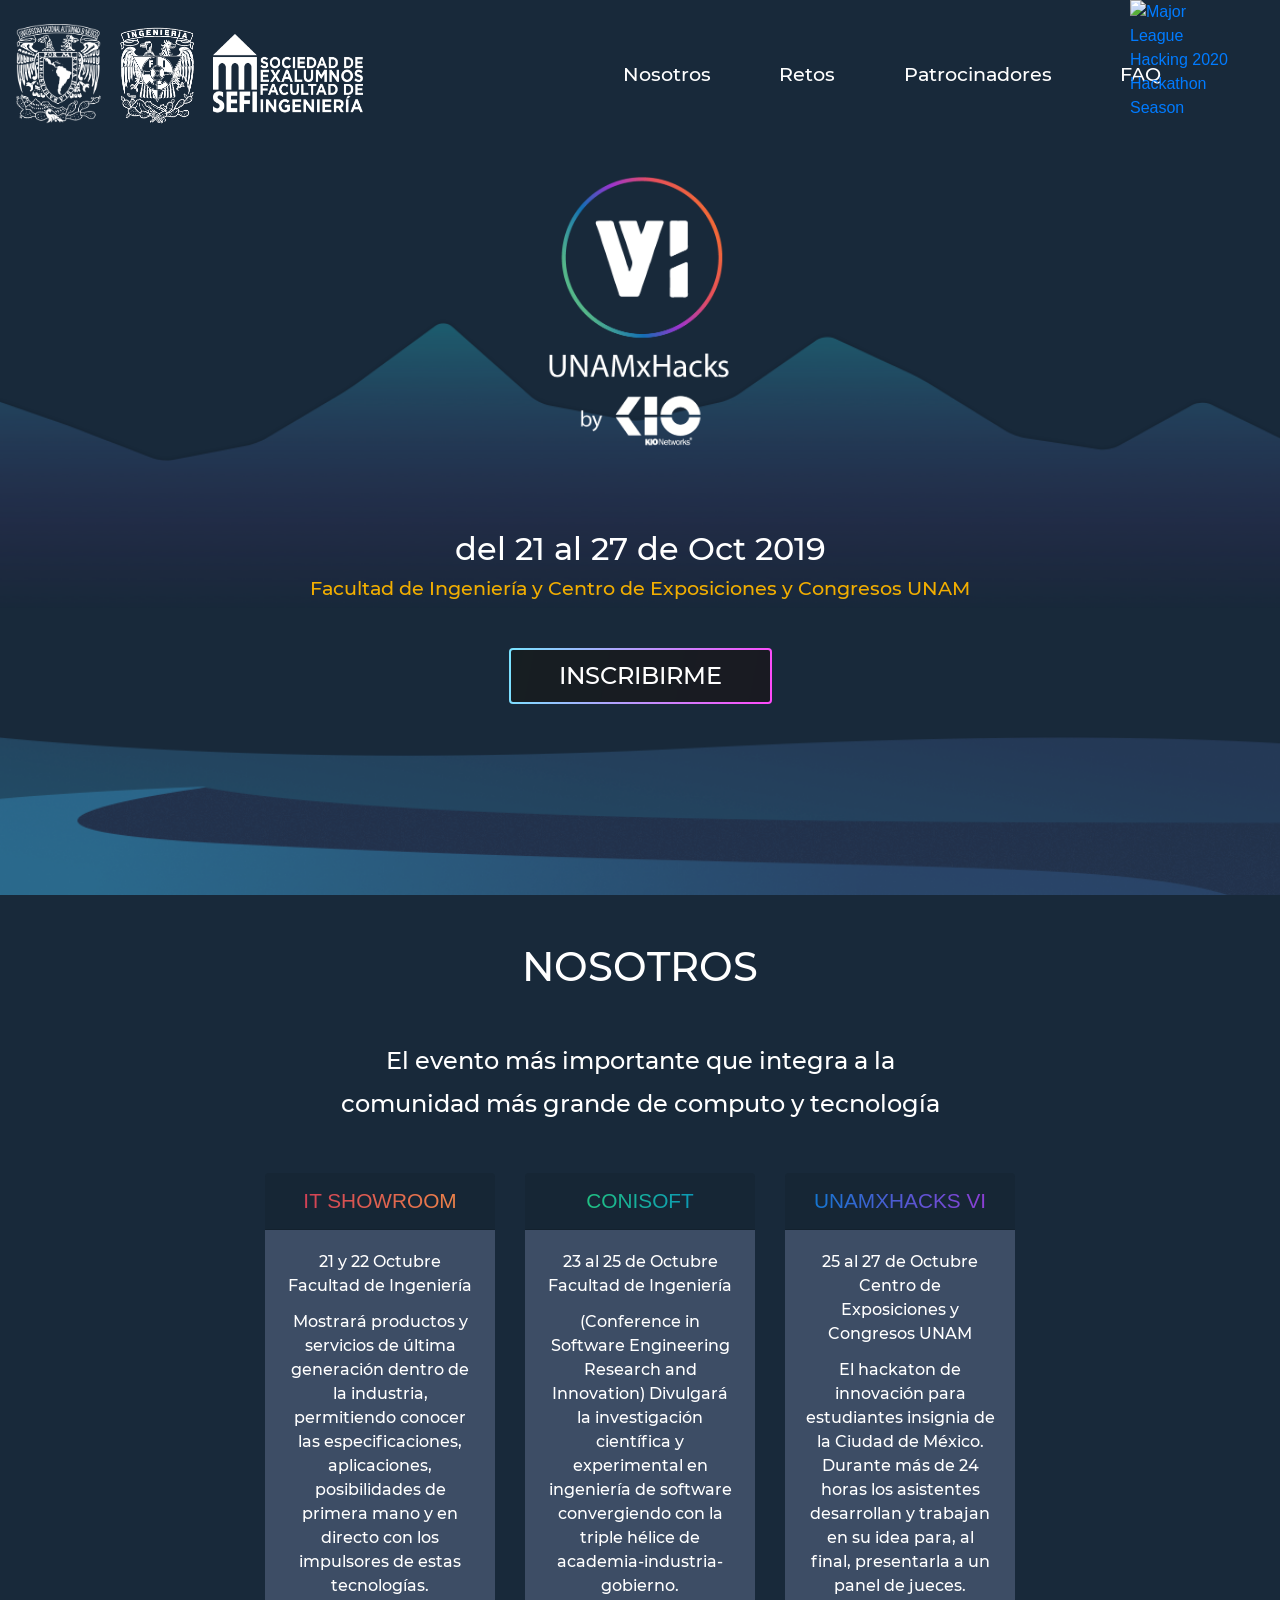
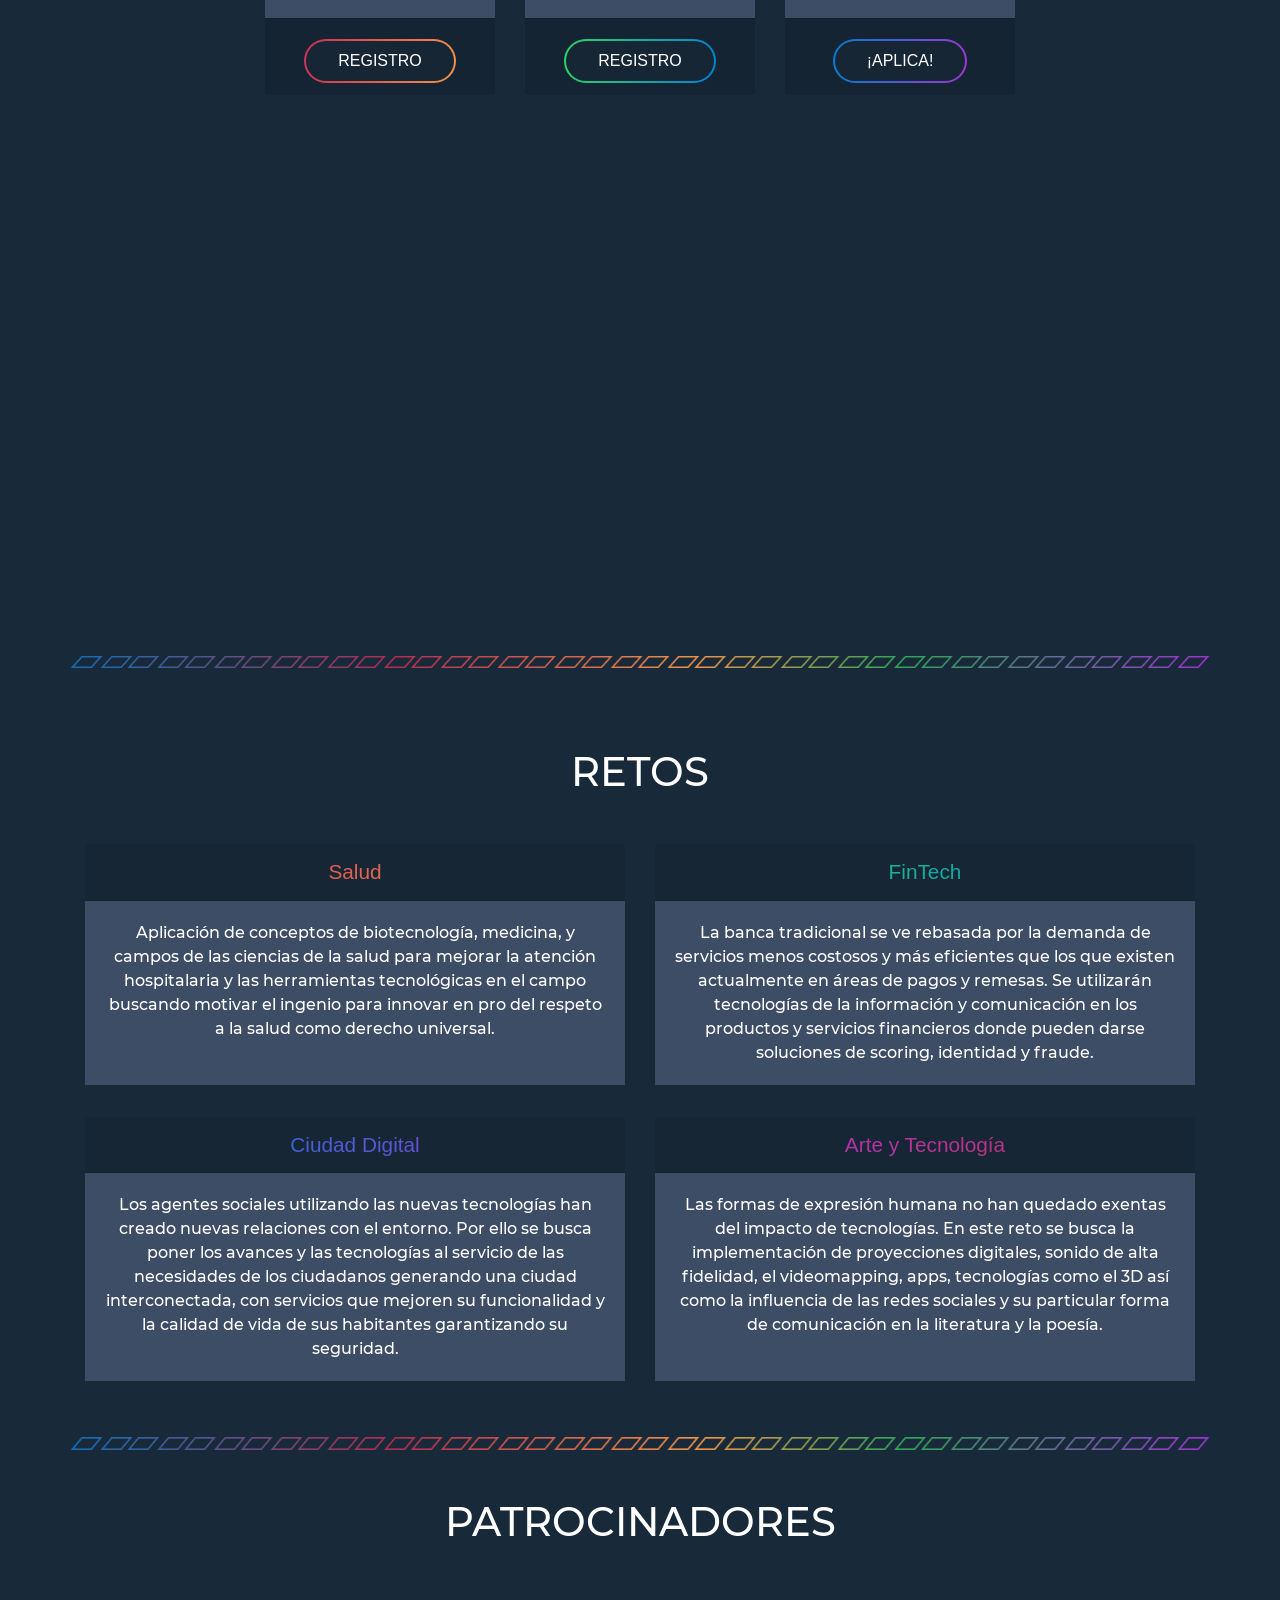
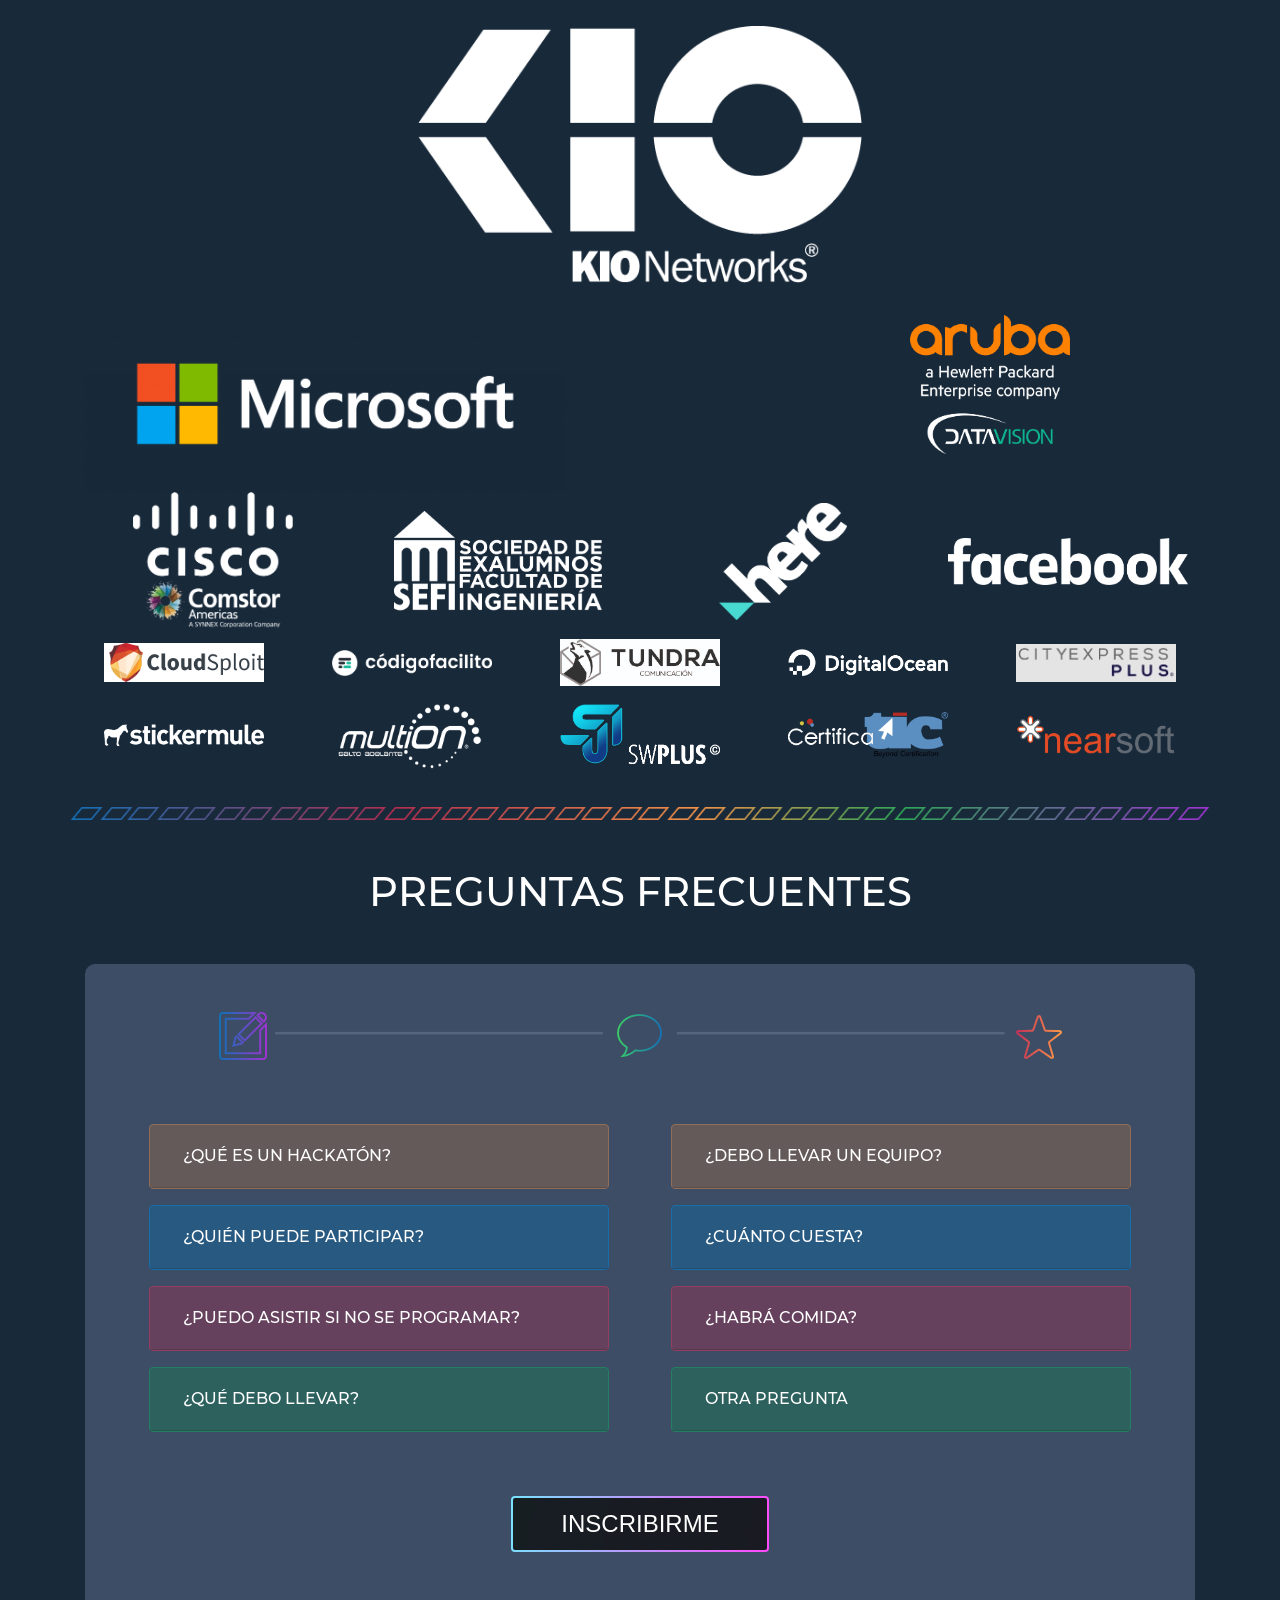
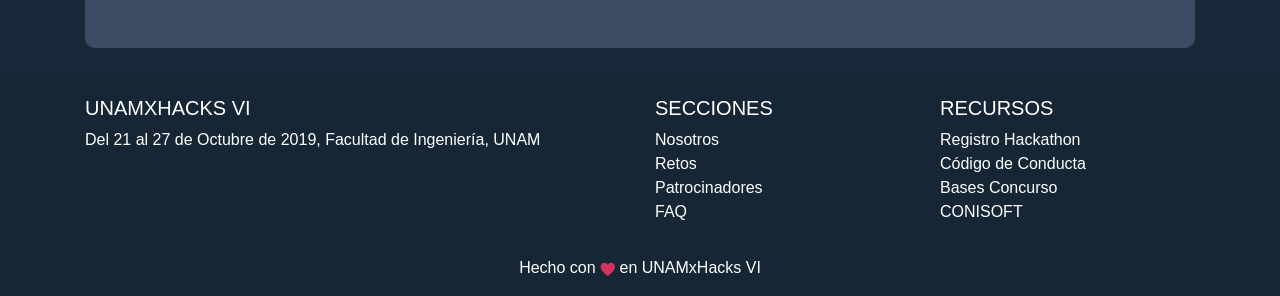
==== commit 4ed9bd54: "typo fixed" ====
--- a/index.html
+++ b/index.html
@@ -1,649 +1,649 @@
-<!DOCTYPE html>
-<!--[if lt IE 7]>      <html class="no-js lt-ie9 lt-ie8 lt-ie7" lang=""> <![endif]-->
-<!--[if IE 7]>         <html class="no-js lt-ie9 lt-ie8" lang=""> <![endif]-->
-<!--[if IE 8]>         <html class="no-js lt-ie9" lang=""> <![endif]-->
-<!--[if gt IE 8]><!-->
-<html class="no-js" lang="">
-<!--<![endif]-->
-
-<head>
-  <meta charset="utf-8" />
-  <meta http-equiv="X-UA-Compatible" content="IE=edge,chrome=1" />
-  <title>UNAMXHacks 2019</title>
-  <meta name="keywords" content="MXHacks,mxhacks,hackathon,hack,UNAM,SEFI,Conferencia, tecnologia" />
-  <meta name="author" content="Juan Pablo Flores, Andrea Dekovic Bravo" />
-  <meta name="description" content="Sitio web oficial del MXHacks V" />
-  <meta name="viewport" content="width=device-width, initial-scale=1" />
-  <link rel="apple-touch-icon" href="apple-touch-icon.png" />
-  <link rel="stylesheet" href="https://cdn.jsdelivr.net/npm/sweetalert2@8.13.0/dist/sweetalert2.min.css">
-  <link rel="stylesheet" href="css/bootstrap.min.css" />
-  <link rel="stylesheet" href="css/main.css" />
-
-  <script src="js/vendor/modernizr-2.8.3-respond-1.4.2.min.js"></script>
-</head>
-
-<body>
-  <!-- Starts NavBar -->
-  <nav class="navbar navbar-expand-lg navbar-dark">
-    <img src="img\LOGOS\UNAM_blanco.png" class="logo-unam mr-3 my-3" alt="UNAM" />
-    <img src="img\LOGOS\escudo_fi_blanco.png" class="logo-fi mr-3 my-3" alt="Facultad de Ingenieria" />
-    <img class="logo-sefi" src="img/LOGOS/SEFI_BLANCO.png" alt="SEFI" />
-    <button class="navbar-toggler" type="button" data-toggle="collapse" data-target="#navbarNav"
-      aria-controls="navbarNav" aria-expanded="false" aria-label="Toggle navigation">
-      <span class="navbar-toggler-icon"></span>
-    </button>
-    <div class="navbar-collapse collapse" id="navbarNav">
-      <ul class="navbar-nav nav-fill ml-auto">
-        <li class="nav-item">
-          <a class="nav-link" href="#nosotros-section">Nosotros </a>
-        </li>
-        <li class="nav-item">
-          <a class="nav-link" href="#challenge-section">Retos</a>
-        </li>
-        <li class="nav-item">
-          <a class="nav-link" href="#sponsors">Patrocinadores</a>
-        </li>
-        <li class="nav-item">
-          <a class="nav-link" href="#faq">FAQ</a>
-        </li>
-        <li class="nav-item">
-          <a class="nav-link" href="#!"></a>
-        </li>
-      </ul>
-    </div>
-  </nav>
-  <!-- Finishes NavBar -->
-
-  <!-- Starts Introduction -->
-  <div class="container-fluid" id="intro">
-    <h1 class="text-hide">UNAMXHacks</h1>
-    <img src="./img/INICIO/MXHacks-Kio.png" alt="Logo UNAMxHacks" class="intro-logo mx-auto" />
-    <h2 class="intro-fechas mt-5">del 21 al 27 de Oct 2019</h2>
-    <h3 class="intro-lugar mb-5">Facultad de Ingeniería y Centro de Exposiciones y Congresos UNAM</h3>
-
-    <button id="inscribirme" type="button" class="btn btn-large btn-inscripcion">
-      INSCRIBIRME
-    </button>
-  </div>
-  <!-- Finishes Introduction -->
-
-  <!-- Starts Carousell -->
-  <!-- 
-    <div class="container-fluid" id="carousel-fotos">
-      <div
-        id="carouselExampleControls"
-        class="carousel slide"
-        data-ride="carousel"
-      >
-        <div class="carousel-inner">
-          <div class="carousel-item active">
-            <img class="d-block w-100" src="..." alt="First slide" />
-          </div>
-          <div class="carousel-item">
-            <img class="d-block w-100" src="..." alt="Second slide" />
-          </div>
-          <div class="carousel-item">
-            <img class="d-block w-100" src="..." alt="Third slide" />
-          </div>
-        </div>
-        <a
-          class="carousel-control-prev"
-          href="#carouselExampleControls"
-          role="button"
-          data-slide="prev"
-        >
-          <span class="carousel-control-prev-icon" aria-hidden="true"></span>
-          <span class="sr-only">Previous</span>
-        </a>
-        <a
-          class="carousel-control-next"
-          href="#carouselExampleControls"
-          role="button"
-          data-slide="next"
-        >
-          <span class="carousel-control-next-icon" aria-hidden="true"></span>
-          <span class="sr-only">Next</span>
-        </a>
-      </div>
-    </div> -->
-  <!-- Ends Carousel -->
-
-  <!-- Starts About Us  -->
-  <div class="container" id="nosotros-section">
-    <h2 class="subtitle my-5">Nosotros</h2>
-    <p class="section-description mb-5">
-      El evento más importante que integra a la<br />
-      comunidad más grande de computo y tecnología
-    </p>
-
-    <div class="row card-deck justify-content-center">
-      <div class="nosotros-cards card text-center">
-        <div class="card-header title-it-show">
-          IT SHOWROOM
-        </div>
-        <div class="nosotros-cards card-body">
-          <h5 class="card-title">
-            21 y 22 Octubre <br />
-            Facultad de Ingeniería
-          </h5>
-          <p class="card-text">
-            Mostrará productos y servicios de última generación dentro de la
-            industria, permitiendo conocer las especificaciones, aplicaciones,
-            posibilidades de primera mano y en directo con los impulsores de
-            estas tecnologías.  
-            
-          </p>
-        </div>
-        <div class="nosotros-cards card-footer">
-          <a class="btn mt-2 btn-gradient btn-it-show" target="_blank" href="https://www.eventbrite.com/e/unamxhacks-conferencias-conisoft-2019-tickets-64383992254">Registro</a>
-        </div>
-      </div>
-
-      <div class="nosotros-cards card text-center">
-        <div class="card-header title-conisoft">
-          CONISOFT
-        </div>
-        <div class="nosotros-cards card-body">
-          <h5 class="card-title">
-            23 al 25 de Octubre <br />
-            Facultad de Ingeniería
-          </h5>
-          <p class="card-text">
-            (Conference in Software Engineering Research and Innovation)
-            Divulgará la investigación científica y experimental en ingeniería
-            de software convergiendo con la triple hélice de
-            academia-industria-gobierno.
-          </p>
-        </div>
-        <div class="nosotros-cards card-footer">
-          <a class="btn mt-2 btn-gradient btn-conisoft" target="_blank" href="#">Registro</a>'
-        </div>
-      </div>
-
-      <div class="nosotros-cards card text-center">
-        <div class="card-header title-mxhacks">
-          UNAMXHACKS VI
-        </div>
-        <div class="nosotros-cards card-body">
-          <h5 class="card-title">
-            25 al 27 de Octubre <br />
-            Centro de Exposiciones y Congresos UNAM
-          </h5>
-          <p class="card-text">
-            El hackaton de innovación para estudiantes insignia de la Ciudad
-            de México. Durante más de 24 horas los asistentes
-            desarrollan y trabajan en su idea para, al final, presentarla a
-            un panel de jueces.
-          </p>
-        </div>
-        <div class="nosotros-cards card-footer">
-          <a class="btn mt-2 btn-gradient btn-mxhacks" target="_blank" href="https://registro.mxhacks.io/login">¡Aplica!</a>
-        </div>
-      </div>
-    </div>
-  </div>
-  <!-- Ends About Us  -->
-  <!-- Starts Maps -->
-  <div class="container-fluid" id="maps">
-    <!-- <h2 class="subtitle my-5">Ubicaciones</h2> -->
-    <div class="row mt-5">
-      <div class="col-sm-12 col-md-6 map-responsive">
-        <iframe
-          src="https://www.google.com/maps/embed?pb=!1m18!1m12!1m3!1d3764.864933821873!2d-99.18692048509489!3d19.331666386941727!2m3!1f0!2f0!3f0!3m2!1i1024!2i768!4f13.1!3m3!1m2!1s0x85ce00015be0a713%3A0x3fc11681a8244370!2sFacultad+de+Ingenier%C3%ADa%2C+UNAM!5e0!3m2!1ses!2smx!4v1560362167372!5m2!1ses!2smx"
-          width="100%" height="450" frameborder="0" style="border:0" allowfullscreen></iframe>
-      </div>
-      <div class="col-sm-12 col-md-6 map-responsive">
-        <iframe
-          src="https://www.google.com/maps/embed?pb=!1m18!1m12!1m3!1d3765.376259372636!2d-99.17893774992982!3d19.30947258689035!2m3!1f0!2f0!3f0!3m2!1i1024!2i768!4f13.1!3m3!1m2!1s0x85ce006d4a47584d%3A0x4ed15c9ae543b6a2!2sCentro+de+Exposiciones+y+Congresos+UNAM!5e0!3m2!1ses!2smx!4v1560970004593!5m2!1ses!2smx"
-          width="100%" height="450" frameborder="0" style="border:0" allowfullscreen></iframe>
-      </div>
-    </div>
-    <div class="container">
-      <div class="row">
-        <img src="./img/NOSOTROS/barramulticolor.png" alt="Separador" class="mt-4 w-100" />
-      </div>
-    </div>
-  </div>
-  <!-- Ends Maps -->
-  <!-- Starts Challenges -->
-  <div class="container" id="challenge-section">
-    <h2 class="subtitle my-5">Retos</h2>
-
-    <div class="row card-deck justify-content-center">
-      <div class="nosotros-cards card text-center challenges">
-        <div class="card-header title-it-show">
-          Salud
-        </div>
-        <div class="nosotros-cards card-body">
-          <!-- <h5 class="card-title">21 y 22 Octubre <br> Facultad de Ingeniería</h5> -->
-          <p class="card-text">
-            Aplicación de conceptos de biotecnología, medicina, y campos de
-            las ciencias de la salud para mejorar la atención hospitalaria y
-            las herramientas tecnológicas en el campo buscando motivar el
-            ingenio para innovar en pro del respeto a la salud como derecho
-            universal.
-          </p>
-        </div>
-      </div>
-
-      <div class="nosotros-cards card text-center challenges">
-        <div class="card-header title-conisoft">
-          FinTech
-        </div>
-        <div class="nosotros-cards card-body">
-          <!-- <h5 class="card-title">23 al 25 de Octubre <br> Palacio de Minería</h5> -->
-          <p class="card-text">
-            La banca tradicional se ve rebasada por la demanda de servicios
-            menos costosos y más eficientes que los que existen actualmente en
-            áreas de pagos y remesas. Se utilizarán tecnologías de la
-            información y comunicación en los productos y servicios
-            financieros donde pueden darse soluciones de scoring, identidad y
-            fraude.
-          </p>
-        </div>
-      </div>
-    </div>
-    <div class="row card-deck justify-content-center">
-      <div class="nosotros-cards card text-center challenges">
-        <div class="card-header title-mxhacks">
-          Ciudad Digital
-        </div>
-        <div class="nosotros-cards card-body">
-          <!-- <h5 class="card-title">26 y 27 de Octubre <br> Palacio de Minería</h5> -->
-          <p class="card-text">
-            Los agentes sociales utilizando las nuevas tecnologías han creado
-            nuevas relaciones con el entorno. Por ello se busca poner los
-            avances y las tecnologías al servicio de las necesidades de los
-            ciudadanos generando una ciudad interconectada, con servicios que
-            mejoren su funcionalidad y la calidad de vida de sus habitantes
-            garantizando su seguridad.
-          </p>
-        </div>
-      </div>
-      <div class="nosotros-cards card text-center challenges">
-        <div class="card-header title-arte">
-          Arte y Tecnología
-        </div>
-        <div class="nosotros-cards card-body">
-          <!-- <h5 class="card-title">26 y 27 de Octubre <br> Palacio de Minería</h5> -->
-          <p class="card-text">
-            Las formas de expresión humana no han quedado exentas del impacto
-            de tecnologías. En este reto se busca la implementación de
-            proyecciones digitales, sonido de alta fidelidad, el videomapping,
-            apps, tecnologías como el 3D así como la influencia de las redes
-            sociales y su particular forma de comunicación en la literatura y
-            la poesía.
-          </p>
-        </div>
-      </div>
-    </div>
-    <div class="row">
-      <img src="./img/NOSOTROS/barramulticolor.png" alt="Separador" class="mt-4 w-100" />
-    </div>
-  </div>
-
-  <!-- Ends Challenges -->
-  <!-- Starts Sponsors -->
-  <div class="container my-5" id="sponsors">
-    <h2 class="subtitle my-5">Patrocinadores</h2>
-    <div class="row presenting-sponsor">
-      <div class="col-sm">
-          <a href="https://www.kionetworks.com">
-            <img src="./img/SPONSORS/kio_logo.png" alt="Kio Logo">
-          </a>
-      </div>
-    </div>
-    <div class="row gold-sponsors">
-      <div class="col-sm"><a href="https://developer.microsoft.com/es-es/">
-        <img src="./img/SPONSORS/Microsoft-white.png" alt="Microsoft Logo">
-      </a></div>
-      <div class="col-sm"></div>
-      <div class="col-sm">
-        <a href="https://www.arubanetworks.com/es/">
-          <img id="aruba" src="./img/SPONSORS/aruba-datavision.png" alt="Aruba Logo">
-        </a>
-      </div>
-    </div>
-    <div class="row silver-sponsors">
-      <div class="col-sm"></div>
-      <div class="col-sm"></div>
-      <div class="col-sm"></div>
-      <div class="col-sm"></div>
-      <div class="col-sm"></div>
-    </div>
-    <div class="row bronze-sponsors">
-      <div class="col-sm text-center mb-2">
-          <img id="cisco" src="./img/SPONSORS/Cisco-comstor-v-blanco.png" alt="CISCO">
-      </div>
-      <div class="col-sm text-center mb-2">
-          <a href="https://sefi.org/">
-            <img id="sefi" src="./img/LOGOS/SEFI_BLANCO.png" alt="Sefi Logo">
-          </a>
-      </div>
-      <div class="col-sm text-center mb-2">
-          <a href="https://www.here.com/">
-            <img id="here" src="./img/SPONSORS/HERE_Logo_2016_POS_sRGB.png" alt="HERE Logo">
-          </a>
-      </div>
-      <div class="col-sm text-center mb-2">
-        <a href="https://developers.facebook.com/">
-          <img id="fb" src="./img/SPONSORS/facebook-white.png" alt="Facebook Logo">
-        </a>
-      </div>
-    </div>
-    <div class="row other-sponsors">
-      <div class="col-sm text-center mb-2">
-        <a href="https://cloudsploit.com/">
-          <img src="./img/SPONSORS/logo-cloudsploit.png" alt="CloudSploit Logo">
-        </a>
-      </div>
-      <div class="col-sm text-center mb-2">
-        <a href="https://codigofacilito.com/">
-          <img src="./img/SPONSORS/Codigo_Facilito_white_logo.png" alt="Codigo Facilito Logo">
-        </a>
-      </div>
-      <div class="col-sm text-center mb-2">
-        <a href="https://tundra.mx/">
-          <img src="./img/SPONSORS/Tundra.jpg" alt="Tundra RP">
-        </a>
-      </div>
-      <div class="col-sm text-center mb-2">
-        <a href="https://digitalocean.com/">
-          <img src="./img/SPONSORS/DO_Logo_Horizontal_White.png" alt="Tundra RP">
-        </a>
-      </div>
-      <div class="col-sm text-center mb-2"><a href="https://tundra.mx/">
-        <img src="./img/SPONSORS/cityexpress2.png" alt="Tundra RP">
-      </a></div>
-    </div>
-    <div class="row other-sponsors">
-      <div class="col-sm text-center mb-2">
-          <a href="http://hackp.ac/mlh-stickermule-hackathons">
-            <img src="./img/SPONSORS/sticker-mule-logo-white.png" alt="StickerMule Logo">
-          </a>
-      </div>
-      <div class="col-sm text-center mb-2">
-        <a href="https://multion.com/">
-          <img src="./img/SPONSORS/multion.png" alt="Multion Logo">
-        </a>
-      </div>
-      <div class="col-sm text-center mb-2">
-        <a href="http://www.swplus.com.mx/">
-          <img src="./img/SPONSORS/sw_600.png" alt="swplus">
-        </a>
-      </div>
-      <div class="col-sm text-center mb-2">
-          <a href="https://www.certificatic.org/">
-            <img src="./img/SPONSORS/certificatic-500.png" alt="cedrtificatic logo">
-          </a>
-      </div>
-      <div class="col-sm text-center mb-2">
-          <a href="https://nearsoft.com/">
-            <img src="./img/SPONSORS/nearsoft.png" alt="NearSoft">
-          </a>
-      </div>
-    </div>
-    <div class="row">
-      <img src="./img/NOSOTROS/barramulticolor.png" alt="Separador" class="mt-4 w-100" />
-    </div>
-  </div>
-
-  <!-- Finishes Sponsors -->
-  <!-- starts FAQ -->
-  <div class="container" id="faq">
-    <h2 class="subtitle my-5">Preguntas Frecuentes</h2>
-    <div class="faq-box p-5 mb-4">
-      <div class="box-title">
-        <img src="./img/FAQ/barra_faq.png" alt="head of box" class="mb-5 img-fluid d-none d-sm-block" />
-      </div>
-      <div class="row">
-        <div class="col-sm-12 col-md-6">
-          <div id="accordion" class="faq-question">
-            <div class="card faq-card">
-              <div class="card-header" id="headingOne">
-                <h5 class="mb-0">
-                  <button class="btn btn-link collapsed faq-title" data-toggle="collapse" data-target="#collapseOne"
-                    aria-expanded="true" aria-controls="collapseOne">
-                    ¿Qué es un Hackatón?
-                  </button>
-                </h5>
-              </div>
-
-              <div id="collapseOne" class="collapse" aria-labelledby="headingOne" data-parent="#accordion">
-                <div class="card-body faq-body">
-                  Es un maratón de código en donde los participantes
-                  desarrollan un proyecto durante 24 hasta 36 horas continuas,
-                  adquiriendo conocimientos y poniendo a prueba habilidades,
-                  todo esto colaborando en un ambiente multidisciplinario.
-                </div>
-              </div>
-            </div>
-            <div class="card faq-card">
-              <div class="card-header" id="headingTwo">
-                <h5 class="mb-0">
-                  <button class="btn btn-link collapsed faq-title" data-toggle="collapse" data-target="#collapseTwo"
-                    aria-expanded="false" aria-controls="collapseTwo">
-                    ¿Quién puede participar?
-                  </button>
-                </h5>
-              </div>
-              <div id="collapseTwo" class="collapse" aria-labelledby="headingTwo" data-parent="#accordion">
-                <div class="card-body faq-body">
-                  MXHacks es un evento para <b>estudiantes</b>. Todos pueden
-                  participar, no importa tu profesión, estatus social,
-                  religión, preferencia sexual, etc, es un espacio abierto a
-                  todos los estudiantes.
-                </div>
-              </div>
-            </div>
-            <div class="card faq-card">
-              <div class="card-header" id="headingThree">
-                <h5 class="mb-0">
-                  <button class="btn btn-link collapsed faq-title" data-toggle="collapse" data-target="#collapseThree"
-                    aria-expanded="false" aria-controls="collapseThree">
-                    ¿Puedo Asistir si no se Programar?
-                  </button>
-                </h5>
-              </div>
-              <div id="collapseThree" class="collapse" aria-labelledby="headingThree" data-parent="#accordion">
-                <div class="card-body faq-body">
-                  ¡Claro!, no importa si estás estudiando medicina,
-                  arquitectura, contaduría, ingeniería, etc, todos los
-                  estudiantes son bienvenidos.
-                </div>
-              </div>
-            </div>
-            <div class="card faq-card">
-              <div class="card-header" id="headingFour">
-                <h5 class="mb-0">
-                  <button class="btn btn-link collapsed faq-title" data-toggle="collapse" data-target="#collapseFour"
-                    aria-expanded="false" aria-controls="collapseFour">
-                    ¿Qué Debo Llevar?
-                  </button>
-                </h5>
-              </div>
-              <div id="collapseFour" class="collapse" aria-labelledby="headingFour" data-parent="#accordion">
-                <div class="card-body faq-body">
-                  Solo debes llevar una laptop, ideas y mucha actitud, el
-                  evento es perfecto para que hagas comunidad y la pases bien.
-                  Es recomendable llevar cobijas y almohadas si planeas dormir
-                  en la sede así como elementos de aseo personal.
-                </div>
-              </div>
-            </div>
-          </div>
-        </div>
-        <div class="col-sm-12 col-md-6">
-          <div id="accordion">
-            <div class="card faq-card">
-              <div class="card-header" id="headingFive">
-                <h5 class="mb-0">
-                  <button class="btn btn-link collapsed faq-title" data-toggle="collapse" data-target="#collapseFive"
-                    aria-expanded="true" aria-controls="collapseFive">
-                    ¿Debo llevar un equipo?
-                  </button>
-                </h5>
-              </div>
-
-              <div id="collapseFive" class="collapse" aria-labelledby="headingFive" data-parent="#accordion">
-                <div class="card-body faq-body">
-                  Puedes ya llegar al hack con un equipo, pero se recomienda
-                  ampliamente que formes equipo con gente que no conoces.
-                </div>
-              </div>
-            </div>
-            <div class="card faq-card">
-              <div class="card-header" id="headingSix">
-                <h5 class="mb-0">
-                  <button class="btn btn-link collapsed faq-title" data-toggle="collapse" data-target="#collapseSix"
-                    aria-expanded="false" aria-controls="collapseSix">
-                    ¿Cuánto Cuesta?
-                  </button>
-                </h5>
-              </div>
-              <div id="collapseSix" class="collapse" aria-labelledby="headingSix" data-parent="#accordion">
-                <div class="card-body faq-body">
-                  ¡Es totalmente gratuito! Solo trae muchas ideas y buena
-                  actitud.
-                </div>
-              </div>
-            </div>
-            <div class="card faq-card">
-              <div class="card-header" id="headingSeven">
-                <h5 class="mb-0">
-                  <button class="btn btn-link collapsed faq-title" data-toggle="collapse" data-target="#collapseSeven"
-                    aria-expanded="false" aria-controls="collapseSeven">
-                    ¿Habrá Comida?
-                  </button>
-                </h5>
-              </div>
-              <div id="collapseSeven" class="collapse" aria-labelledby="headingSeven" data-parent="#accordion">
-                <div class="card-body faq-body">
-                  Claro que la habrá, mucha y deliciosa comida.
-                </div>
-              </div>
-            </div>
-            <div class="card faq-card">
-              <div class="card-header" id="headingEight">
-                <h5 class="mb-0">
-                  <button class="btn btn-link collapsed faq-title" data-toggle="collapse" data-target="#collapseEight"
-                    aria-expanded="false" aria-controls="collapseEight">
-                    Otra Pregunta
-                  </button>
-                </h5>
-              </div>
-              <div id="collapseEight" class="collapse" aria-labelledby="headingEight" data-parent="#accordion">
-                <div class="card-body faq-body">
-                  Si tienes alguna otra pregunta contactanos en facebook,
-                  twitter o en el correo contacto@mxhacks.io
-                </div>
-              </div>
-            </div>
-          </div>
-        </div>
-      </div>
-      <div class="row inscribir-faq mt-5 mb-3 justify-content-center">
-        <button type="button" class="btn btn-large btn-inscripcion">
-          INSCRIBIRME
-        </button>
-      </div>
-    </div>
-  </div>
-  <!-- Ends FAQ -->
-
-  <!-- Footer -->
-  <footer class="page-footer font-small blue pt-4">
-    <!-- Footer Links -->
-    <div class="container text-center text-md-left">
-      <!-- Grid row -->
-      <div class="row">
-        <!-- Grid column -->
-        <div class="col-md-6 mt-md-0 mt-3">
-          <!-- Content -->
-          <h5 class="text-uppercase">UNAMxHacks VI</h5>
-          <p>
-            Del 21 al 27 de Octubre de 2019, Facultad de Ingeniería, UNAM
-          </p>
-          <p></p>
-        </div>
-        <!-- Grid column -->
-
-        <hr class="clearfix w-100 d-md-none pb-3" />
-
-
-        <!-- Grid column -->
-        <div class="col-md-3 mb-md-0 mb-3">
-          <!-- Links -->
-          <h5 class="text-uppercase">Secciones</h5>
-
-          <ul class="list-unstyled">
-            <li>
-              <a href="#nosotros-section">Nosotros</a>
-            </li>
-            <li>
-              <a href="#challenge-section">Retos</a>
-            </li>
-            <li>
-              <a href="#sponsors">Patrocinadores</a>
-            </li>
-            <li>
-              <a href="#faq">FAQ</a>
-            </li>
-          </ul>
-        </div>
-        <!-- Grid column -->
-
-        <!-- Grid column -->
-        <div class="col-md-3 mb-md-0 mb-3">
-          <!-- Links -->
-          <h5 class="text-uppercase">Recursos</h5>
-
-          <ul class="list-unstyled">
-            <li>
-              <a href="https://registro.mxhacks.io/login">Registro Hackathon</a>
-            </li>
-            <li>
-              <a href="http://mlh.io/code-of-conduct">Código de Conducta</a>
-            </li>
-            <li>
-              <a href="./DOCS/BASES DEL HACKATHON.pdf">Bases Concurso</a>
-            </li>
-            <li>
-              <a href="http://conisoft.org/2019/">CONISOFT</a>
-            </li>
-          </ul>
-        </div>
-        <!-- Grid column -->
-      </div>
-      <!-- Grid row -->
-    </div>
-    <!-- Footer Links -->
-
-    <!-- Copyright -->
-    <div class="footer-copyright text-center py-3">
-      Hecho con <img src="./img/FOOTER/Heart Icon.png" alt="heart"> en UNAMxHacks VI
-    </div>
-    <!-- Copyright -->
-  </footer>
-  <!-- Footer -->
-  <!-- Optional JavaScript -->
-  <!-- jQuery first, then Popper.js, then Bootstrap JS -->
-  <!-- MLH Banner -->
-  <a id="mlh-trust-badge"
-    style="display:block;max-width:100px;min-width:60px;position:fixed;right:50px;top:0;width:10%;z-index:10000"
-    href="https://mlh.io/seasons/na-2020/events?utm_source=na-hackathon&utm_medium=TrustBadge&utm_campaign=2020-season&utm_content=white"
-    target="_blank"><img src="https://s3.amazonaws.com/logged-assets/trust-badge/2020/mlh-trust-badge-2020-white.svg"
-      alt="Major League Hacking 2020 Hackathon Season" style="width:100%"></a>
-  <script src="https://code.jquery.com/jquery-3.3.1.slim.min.js"
-    integrity="sha384-q8i/X+965DzO0rT7abK41JStQIAqVgRVzpbzo5smXKp4YfRvH+8abtTE1Pi6jizo" crossorigin="anonymous">
-  </script>
-  <script src="https://cdnjs.cloudflare.com/ajax/libs/popper.js/1.14.7/umd/popper.min.js"
-    integrity="sha384-UO2eT0CpHqdSJQ6hJty5KVphtPhzWj9WO1clHTMGa3JDZwrnQq4sF86dIHNDz0W1" crossorigin="anonymous">
-  </script>
-  <script src="./js\vendor\bootstrap.min.js"></script>
-  <script src="https://cdn.jsdelivr.net/npm/promise-polyfill"></script>
-  <script src="https://cdn.jsdelivr.net/npm/sweetalert2@8.13.0/dist/sweetalert2.all.min.js"></script>
-  <script src="./js/main.js"></script>
-</body>
-
+<!DOCTYPE html>
+<!--[if lt IE 7]>      <html class="no-js lt-ie9 lt-ie8 lt-ie7" lang=""> <![endif]-->
+<!--[if IE 7]>         <html class="no-js lt-ie9 lt-ie8" lang=""> <![endif]-->
+<!--[if IE 8]>         <html class="no-js lt-ie9" lang=""> <![endif]-->
+<!--[if gt IE 8]><!-->
+<html class="no-js" lang="">
+<!--<![endif]-->
+
+<head>
+  <meta charset="utf-8" />
+  <meta http-equiv="X-UA-Compatible" content="IE=edge,chrome=1" />
+  <title>UNAMXHacks 2019</title>
+  <meta name="keywords" content="MXHacks,mxhacks,hackathon,hack,UNAM,SEFI,Conferencia, tecnologia" />
+  <meta name="author" content="Juan Pablo Flores, Andrea Dekovic Bravo" />
+  <meta name="description" content="Sitio web oficial del MXHacks V" />
+  <meta name="viewport" content="width=device-width, initial-scale=1" />
+  <link rel="apple-touch-icon" href="apple-touch-icon.png" />
+  <link rel="stylesheet" href="https://cdn.jsdelivr.net/npm/sweetalert2@8.13.0/dist/sweetalert2.min.css">
+  <link rel="stylesheet" href="css/bootstrap.min.css" />
+  <link rel="stylesheet" href="css/main.css" />
+
+  <script src="js/vendor/modernizr-2.8.3-respond-1.4.2.min.js"></script>
+</head>
+
+<body>
+  <!-- Starts NavBar -->
+  <nav class="navbar navbar-expand-lg navbar-dark">
+    <img src="img\LOGOS\UNAM_blanco.png" class="logo-unam mr-3 my-3" alt="UNAM" />
+    <img src="img\LOGOS\escudo_fi_blanco.png" class="logo-fi mr-3 my-3" alt="Facultad de Ingenieria" />
+    <img class="logo-sefi" src="img/LOGOS/SEFI_BLANCO.png" alt="SEFI" />
+    <button class="navbar-toggler" type="button" data-toggle="collapse" data-target="#navbarNav"
+      aria-controls="navbarNav" aria-expanded="false" aria-label="Toggle navigation">
+      <span class="navbar-toggler-icon"></span>
+    </button>
+    <div class="navbar-collapse collapse" id="navbarNav">
+      <ul class="navbar-nav nav-fill ml-auto">
+        <li class="nav-item">
+          <a class="nav-link" href="#nosotros-section">Nosotros </a>
+        </li>
+        <li class="nav-item">
+          <a class="nav-link" href="#challenge-section">Retos</a>
+        </li>
+        <li class="nav-item">
+          <a class="nav-link" href="#sponsors">Patrocinadores</a>
+        </li>
+        <li class="nav-item">
+          <a class="nav-link" href="#faq">FAQ</a>
+        </li>
+        <li class="nav-item">
+          <a class="nav-link" href="#!"></a>
+        </li>
+      </ul>
+    </div>
+  </nav>
+  <!-- Finishes NavBar -->
+
+  <!-- Starts Introduction -->
+  <div class="container-fluid" id="intro">
+    <h1 class="text-hide">UNAMXHacks</h1>
+    <img src="./img/INICIO/MXHacks-Kio.png" alt="Logo UNAMxHacks" class="intro-logo mx-auto" />
+    <h2 class="intro-fechas mt-5">del 21 al 27 de Oct 2019</h2>
+    <h3 class="intro-lugar mb-5">Facultad de Ingeniería y Centro de Exposiciones y Congresos UNAM</h3>
+
+    <button id="inscribirme" type="button" class="btn btn-large btn-inscripcion">
+      INSCRIBIRME
+    </button>
+  </div>
+  <!-- Finishes Introduction -->
+
+  <!-- Starts Carousell -->
+  <!-- 
+    <div class="container-fluid" id="carousel-fotos">
+      <div
+        id="carouselExampleControls"
+        class="carousel slide"
+        data-ride="carousel"
+      >
+        <div class="carousel-inner">
+          <div class="carousel-item active">
+            <img class="d-block w-100" src="..." alt="First slide" />
+          </div>
+          <div class="carousel-item">
+            <img class="d-block w-100" src="..." alt="Second slide" />
+          </div>
+          <div class="carousel-item">
+            <img class="d-block w-100" src="..." alt="Third slide" />
+          </div>
+        </div>
+        <a
+          class="carousel-control-prev"
+          href="#carouselExampleControls"
+          role="button"
+          data-slide="prev"
+        >
+          <span class="carousel-control-prev-icon" aria-hidden="true"></span>
+          <span class="sr-only">Previous</span>
+        </a>
+        <a
+          class="carousel-control-next"
+          href="#carouselExampleControls"
+          role="button"
+          data-slide="next"
+        >
+          <span class="carousel-control-next-icon" aria-hidden="true"></span>
+          <span class="sr-only">Next</span>
+        </a>
+      </div>
+    </div> -->
+  <!-- Ends Carousel -->
+
+  <!-- Starts About Us  -->
+  <div class="container" id="nosotros-section">
+    <h2 class="subtitle my-5">Nosotros</h2>
+    <p class="section-description mb-5">
+      El evento más importante que integra a la<br />
+      comunidad más grande de computo y tecnología
+    </p>
+
+    <div class="row card-deck justify-content-center">
+      <div class="nosotros-cards card text-center">
+        <div class="card-header title-it-show">
+          IT SHOWROOM
+        </div>
+        <div class="nosotros-cards card-body">
+          <h5 class="card-title">
+            21 y 22 Octubre <br />
+            Facultad de Ingeniería
+          </h5>
+          <p class="card-text">
+            Mostrará productos y servicios de última generación dentro de la
+            industria, permitiendo conocer las especificaciones, aplicaciones,
+            posibilidades de primera mano y en directo con los impulsores de
+            estas tecnologías.  
+            
+          </p>
+        </div>
+        <div class="nosotros-cards card-footer">
+          <a class="btn mt-2 btn-gradient btn-it-show" target="_blank" href="https://www.eventbrite.com/e/unamxhacks-conferencias-conisoft-2019-tickets-64383992254">Registro</a>
+        </div>
+      </div>
+
+      <div class="nosotros-cards card text-center">
+        <div class="card-header title-conisoft">
+          CONISOFT
+        </div>
+        <div class="nosotros-cards card-body">
+          <h5 class="card-title">
+            23 al 25 de Octubre <br />
+            Facultad de Ingeniería
+          </h5>
+          <p class="card-text">
+            (Conference in Software Engineering Research and Innovation)
+            Divulgará la investigación científica y experimental en ingeniería
+            de software convergiendo con la triple hélice de
+            academia-industria-gobierno.
+          </p>
+        </div>
+        <div class="nosotros-cards card-footer">
+          <a class="btn mt-2 btn-gradient btn-conisoft" target="_blank" href="#">Registro</a>
+        </div>
+      </div>
+
+      <div class="nosotros-cards card text-center">
+        <div class="card-header title-mxhacks">
+          UNAMXHACKS VI
+        </div>
+        <div class="nosotros-cards card-body">
+          <h5 class="card-title">
+            25 al 27 de Octubre <br />
+            Centro de Exposiciones y Congresos UNAM
+          </h5>
+          <p class="card-text">
+            El hackaton de innovación para estudiantes insignia de la Ciudad
+            de México. Durante más de 24 horas los asistentes
+            desarrollan y trabajan en su idea para, al final, presentarla a
+            un panel de jueces.
+          </p>
+        </div>
+        <div class="nosotros-cards card-footer">
+          <a class="btn mt-2 btn-gradient btn-mxhacks" target="_blank" href="https://registro.mxhacks.io/login">¡Aplica!</a>
+        </div>
+      </div>
+    </div>
+  </div>
+  <!-- Ends About Us  -->
+  <!-- Starts Maps -->
+  <div class="container-fluid" id="maps">
+    <!-- <h2 class="subtitle my-5">Ubicaciones</h2> -->
+    <div class="row mt-5">
+      <div class="col-sm-12 col-md-6 map-responsive">
+        <iframe
+          src="https://www.google.com/maps/embed?pb=!1m18!1m12!1m3!1d3764.864933821873!2d-99.18692048509489!3d19.331666386941727!2m3!1f0!2f0!3f0!3m2!1i1024!2i768!4f13.1!3m3!1m2!1s0x85ce00015be0a713%3A0x3fc11681a8244370!2sFacultad+de+Ingenier%C3%ADa%2C+UNAM!5e0!3m2!1ses!2smx!4v1560362167372!5m2!1ses!2smx"
+          width="100%" height="450" frameborder="0" style="border:0" allowfullscreen></iframe>
+      </div>
+      <div class="col-sm-12 col-md-6 map-responsive">
+        <iframe
+          src="https://www.google.com/maps/embed?pb=!1m18!1m12!1m3!1d3765.376259372636!2d-99.17893774992982!3d19.30947258689035!2m3!1f0!2f0!3f0!3m2!1i1024!2i768!4f13.1!3m3!1m2!1s0x85ce006d4a47584d%3A0x4ed15c9ae543b6a2!2sCentro+de+Exposiciones+y+Congresos+UNAM!5e0!3m2!1ses!2smx!4v1560970004593!5m2!1ses!2smx"
+          width="100%" height="450" frameborder="0" style="border:0" allowfullscreen></iframe>
+      </div>
+    </div>
+    <div class="container">
+      <div class="row">
+        <img src="./img/NOSOTROS/barramulticolor.png" alt="Separador" class="mt-4 w-100" />
+      </div>
+    </div>
+  </div>
+  <!-- Ends Maps -->
+  <!-- Starts Challenges -->
+  <div class="container" id="challenge-section">
+    <h2 class="subtitle my-5">Retos</h2>
+
+    <div class="row card-deck justify-content-center">
+      <div class="nosotros-cards card text-center challenges">
+        <div class="card-header title-it-show">
+          Salud
+        </div>
+        <div class="nosotros-cards card-body">
+          <!-- <h5 class="card-title">21 y 22 Octubre <br> Facultad de Ingeniería</h5> -->
+          <p class="card-text">
+            Aplicación de conceptos de biotecnología, medicina, y campos de
+            las ciencias de la salud para mejorar la atención hospitalaria y
+            las herramientas tecnológicas en el campo buscando motivar el
+            ingenio para innovar en pro del respeto a la salud como derecho
+            universal.
+          </p>
+        </div>
+      </div>
+
+      <div class="nosotros-cards card text-center challenges">
+        <div class="card-header title-conisoft">
+          FinTech
+        </div>
+        <div class="nosotros-cards card-body">
+          <!-- <h5 class="card-title">23 al 25 de Octubre <br> Palacio de Minería</h5> -->
+          <p class="card-text">
+            La banca tradicional se ve rebasada por la demanda de servicios
+            menos costosos y más eficientes que los que existen actualmente en
+            áreas de pagos y remesas. Se utilizarán tecnologías de la
+            información y comunicación en los productos y servicios
+            financieros donde pueden darse soluciones de scoring, identidad y
+            fraude.
+          </p>
+        </div>
+      </div>
+    </div>
+    <div class="row card-deck justify-content-center">
+      <div class="nosotros-cards card text-center challenges">
+        <div class="card-header title-mxhacks">
+          Ciudad Digital
+        </div>
+        <div class="nosotros-cards card-body">
+          <!-- <h5 class="card-title">26 y 27 de Octubre <br> Palacio de Minería</h5> -->
+          <p class="card-text">
+            Los agentes sociales utilizando las nuevas tecnologías han creado
+            nuevas relaciones con el entorno. Por ello se busca poner los
+            avances y las tecnologías al servicio de las necesidades de los
+            ciudadanos generando una ciudad interconectada, con servicios que
+            mejoren su funcionalidad y la calidad de vida de sus habitantes
+            garantizando su seguridad.
+          </p>
+        </div>
+      </div>
+      <div class="nosotros-cards card text-center challenges">
+        <div class="card-header title-arte">
+          Arte y Tecnología
+        </div>
+        <div class="nosotros-cards card-body">
+          <!-- <h5 class="card-title">26 y 27 de Octubre <br> Palacio de Minería</h5> -->
+          <p class="card-text">
+            Las formas de expresión humana no han quedado exentas del impacto
+            de tecnologías. En este reto se busca la implementación de
+            proyecciones digitales, sonido de alta fidelidad, el videomapping,
+            apps, tecnologías como el 3D así como la influencia de las redes
+            sociales y su particular forma de comunicación en la literatura y
+            la poesía.
+          </p>
+        </div>
+      </div>
+    </div>
+    <div class="row">
+      <img src="./img/NOSOTROS/barramulticolor.png" alt="Separador" class="mt-4 w-100" />
+    </div>
+  </div>
+
+  <!-- Ends Challenges -->
+  <!-- Starts Sponsors -->
+  <div class="container my-5" id="sponsors">
+    <h2 class="subtitle my-5">Patrocinadores</h2>
+    <div class="row presenting-sponsor">
+      <div class="col-sm">
+          <a href="https://www.kionetworks.com">
+            <img src="./img/SPONSORS/kio_logo.png" alt="Kio Logo">
+          </a>
+      </div>
+    </div>
+    <div class="row gold-sponsors">
+      <div class="col-sm"><a href="https://developer.microsoft.com/es-es/">
+        <img src="./img/SPONSORS/Microsoft-white.png" alt="Microsoft Logo">
+      </a></div>
+      <div class="col-sm"></div>
+      <div class="col-sm">
+        <a href="https://www.arubanetworks.com/es/">
+          <img id="aruba" src="./img/SPONSORS/aruba-datavision.png" alt="Aruba Logo">
+        </a>
+      </div>
+    </div>
+    <div class="row silver-sponsors">
+      <div class="col-sm"></div>
+      <div class="col-sm"></div>
+      <div class="col-sm"></div>
+      <div class="col-sm"></div>
+      <div class="col-sm"></div>
+    </div>
+    <div class="row bronze-sponsors">
+      <div class="col-sm text-center mb-2">
+          <img id="cisco" src="./img/SPONSORS/Cisco-comstor-v-blanco.png" alt="CISCO">
+      </div>
+      <div class="col-sm text-center mb-2">
+          <a href="https://sefi.org/">
+            <img id="sefi" src="./img/LOGOS/SEFI_BLANCO.png" alt="Sefi Logo">
+          </a>
+      </div>
+      <div class="col-sm text-center mb-2">
+          <a href="https://www.here.com/">
+            <img id="here" src="./img/SPONSORS/HERE_Logo_2016_POS_sRGB.png" alt="HERE Logo">
+          </a>
+      </div>
+      <div class="col-sm text-center mb-2">
+        <a href="https://developers.facebook.com/">
+          <img id="fb" src="./img/SPONSORS/facebook-white.png" alt="Facebook Logo">
+        </a>
+      </div>
+    </div>
+    <div class="row other-sponsors">
+      <div class="col-sm text-center mb-2">
+        <a href="https://cloudsploit.com/">
+          <img src="./img/SPONSORS/logo-cloudsploit.png" alt="CloudSploit Logo">
+        </a>
+      </div>
+      <div class="col-sm text-center mb-2">
+        <a href="https://codigofacilito.com/">
+          <img src="./img/SPONSORS/Codigo_Facilito_white_logo.png" alt="Codigo Facilito Logo">
+        </a>
+      </div>
+      <div class="col-sm text-center mb-2">
+        <a href="https://tundra.mx/">
+          <img src="./img/SPONSORS/Tundra.jpg" alt="Tundra RP">
+        </a>
+      </div>
+      <div class="col-sm text-center mb-2">
+        <a href="https://digitalocean.com/">
+          <img src="./img/SPONSORS/DO_Logo_Horizontal_White.png" alt="Tundra RP">
+        </a>
+      </div>
+      <div class="col-sm text-center mb-2"><a href="https://tundra.mx/">
+        <img src="./img/SPONSORS/cityexpress2.png" alt="Tundra RP">
+      </a></div>
+    </div>
+    <div class="row other-sponsors">
+      <div class="col-sm text-center mb-2">
+          <a href="http://hackp.ac/mlh-stickermule-hackathons">
+            <img src="./img/SPONSORS/sticker-mule-logo-white.png" alt="StickerMule Logo">
+          </a>
+      </div>
+      <div class="col-sm text-center mb-2">
+        <a href="https://multion.com/">
+          <img src="./img/SPONSORS/multion.png" alt="Multion Logo">
+        </a>
+      </div>
+      <div class="col-sm text-center mb-2">
+        <a href="http://www.swplus.com.mx/">
+          <img src="./img/SPONSORS/sw_600.png" alt="swplus">
+        </a>
+      </div>
+      <div class="col-sm text-center mb-2">
+          <a href="https://www.certificatic.org/">
+            <img src="./img/SPONSORS/certificatic-500.png" alt="cedrtificatic logo">
+          </a>
+      </div>
+      <div class="col-sm text-center mb-2">
+          <a href="https://nearsoft.com/">
+            <img src="./img/SPONSORS/nearsoft.png" alt="NearSoft">
+          </a>
+      </div>
+    </div>
+    <div class="row">
+      <img src="./img/NOSOTROS/barramulticolor.png" alt="Separador" class="mt-4 w-100" />
+    </div>
+  </div>
+
+  <!-- Finishes Sponsors -->
+  <!-- starts FAQ -->
+  <div class="container" id="faq">
+    <h2 class="subtitle my-5">Preguntas Frecuentes</h2>
+    <div class="faq-box p-5 mb-4">
+      <div class="box-title">
+        <img src="./img/FAQ/barra_faq.png" alt="head of box" class="mb-5 img-fluid d-none d-sm-block" />
+      </div>
+      <div class="row">
+        <div class="col-sm-12 col-md-6">
+          <div id="accordion" class="faq-question">
+            <div class="card faq-card">
+              <div class="card-header" id="headingOne">
+                <h5 class="mb-0">
+                  <button class="btn btn-link collapsed faq-title" data-toggle="collapse" data-target="#collapseOne"
+                    aria-expanded="true" aria-controls="collapseOne">
+                    ¿Qué es un Hackatón?
+                  </button>
+                </h5>
+              </div>
+
+              <div id="collapseOne" class="collapse" aria-labelledby="headingOne" data-parent="#accordion">
+                <div class="card-body faq-body">
+                  Es un maratón de código en donde los participantes
+                  desarrollan un proyecto durante 24 hasta 36 horas continuas,
+                  adquiriendo conocimientos y poniendo a prueba habilidades,
+                  todo esto colaborando en un ambiente multidisciplinario.
+                </div>
+              </div>
+            </div>
+            <div class="card faq-card">
+              <div class="card-header" id="headingTwo">
+                <h5 class="mb-0">
+                  <button class="btn btn-link collapsed faq-title" data-toggle="collapse" data-target="#collapseTwo"
+                    aria-expanded="false" aria-controls="collapseTwo">
+                    ¿Quién puede participar?
+                  </button>
+                </h5>
+              </div>
+              <div id="collapseTwo" class="collapse" aria-labelledby="headingTwo" data-parent="#accordion">
+                <div class="card-body faq-body">
+                  MXHacks es un evento para <b>estudiantes</b>. Todos pueden
+                  participar, no importa tu profesión, estatus social,
+                  religión, preferencia sexual, etc, es un espacio abierto a
+                  todos los estudiantes.
+                </div>
+              </div>
+            </div>
+            <div class="card faq-card">
+              <div class="card-header" id="headingThree">
+                <h5 class="mb-0">
+                  <button class="btn btn-link collapsed faq-title" data-toggle="collapse" data-target="#collapseThree"
+                    aria-expanded="false" aria-controls="collapseThree">
+                    ¿Puedo Asistir si no se Programar?
+                  </button>
+                </h5>
+              </div>
+              <div id="collapseThree" class="collapse" aria-labelledby="headingThree" data-parent="#accordion">
+                <div class="card-body faq-body">
+                  ¡Claro!, no importa si estás estudiando medicina,
+                  arquitectura, contaduría, ingeniería, etc, todos los
+                  estudiantes son bienvenidos.
+                </div>
+              </div>
+            </div>
+            <div class="card faq-card">
+              <div class="card-header" id="headingFour">
+                <h5 class="mb-0">
+                  <button class="btn btn-link collapsed faq-title" data-toggle="collapse" data-target="#collapseFour"
+                    aria-expanded="false" aria-controls="collapseFour">
+                    ¿Qué Debo Llevar?
+                  </button>
+                </h5>
+              </div>
+              <div id="collapseFour" class="collapse" aria-labelledby="headingFour" data-parent="#accordion">
+                <div class="card-body faq-body">
+                  Solo debes llevar una laptop, ideas y mucha actitud, el
+                  evento es perfecto para que hagas comunidad y la pases bien.
+                  Es recomendable llevar cobijas y almohadas si planeas dormir
+                  en la sede así como elementos de aseo personal.
+                </div>
+              </div>
+            </div>
+          </div>
+        </div>
+        <div class="col-sm-12 col-md-6">
+          <div id="accordion">
+            <div class="card faq-card">
+              <div class="card-header" id="headingFive">
+                <h5 class="mb-0">
+                  <button class="btn btn-link collapsed faq-title" data-toggle="collapse" data-target="#collapseFive"
+                    aria-expanded="true" aria-controls="collapseFive">
+                    ¿Debo llevar un equipo?
+                  </button>
+                </h5>
+              </div>
+
+              <div id="collapseFive" class="collapse" aria-labelledby="headingFive" data-parent="#accordion">
+                <div class="card-body faq-body">
+                  Puedes ya llegar al hack con un equipo, pero se recomienda
+                  ampliamente que formes equipo con gente que no conoces.
+                </div>
+              </div>
+            </div>
+            <div class="card faq-card">
+              <div class="card-header" id="headingSix">
+                <h5 class="mb-0">
+                  <button class="btn btn-link collapsed faq-title" data-toggle="collapse" data-target="#collapseSix"
+                    aria-expanded="false" aria-controls="collapseSix">
+                    ¿Cuánto Cuesta?
+                  </button>
+                </h5>
+              </div>
+              <div id="collapseSix" class="collapse" aria-labelledby="headingSix" data-parent="#accordion">
+                <div class="card-body faq-body">
+                  ¡Es totalmente gratuito! Solo trae muchas ideas y buena
+                  actitud.
+                </div>
+              </div>
+            </div>
+            <div class="card faq-card">
+              <div class="card-header" id="headingSeven">
+                <h5 class="mb-0">
+                  <button class="btn btn-link collapsed faq-title" data-toggle="collapse" data-target="#collapseSeven"
+                    aria-expanded="false" aria-controls="collapseSeven">
+                    ¿Habrá Comida?
+                  </button>
+                </h5>
+              </div>
+              <div id="collapseSeven" class="collapse" aria-labelledby="headingSeven" data-parent="#accordion">
+                <div class="card-body faq-body">
+                  Claro que la habrá, mucha y deliciosa comida.
+                </div>
+              </div>
+            </div>
+            <div class="card faq-card">
+              <div class="card-header" id="headingEight">
+                <h5 class="mb-0">
+                  <button class="btn btn-link collapsed faq-title" data-toggle="collapse" data-target="#collapseEight"
+                    aria-expanded="false" aria-controls="collapseEight">
+                    Otra Pregunta
+                  </button>
+                </h5>
+              </div>
+              <div id="collapseEight" class="collapse" aria-labelledby="headingEight" data-parent="#accordion">
+                <div class="card-body faq-body">
+                  Si tienes alguna otra pregunta contactanos en facebook,
+                  twitter o en el correo contacto@mxhacks.io
+                </div>
+              </div>
+            </div>
+          </div>
+        </div>
+      </div>
+      <div class="row inscribir-faq mt-5 mb-3 justify-content-center">
+        <button type="button" class="btn btn-large btn-inscripcion">
+          INSCRIBIRME
+        </button>
+      </div>
+    </div>
+  </div>
+  <!-- Ends FAQ -->
+
+  <!-- Footer -->
+  <footer class="page-footer font-small blue pt-4">
+    <!-- Footer Links -->
+    <div class="container text-center text-md-left">
+      <!-- Grid row -->
+      <div class="row">
+        <!-- Grid column -->
+        <div class="col-md-6 mt-md-0 mt-3">
+          <!-- Content -->
+          <h5 class="text-uppercase">UNAMxHacks VI</h5>
+          <p>
+            Del 21 al 27 de Octubre de 2019, Facultad de Ingeniería, UNAM
+          </p>
+          <p></p>
+        </div>
+        <!-- Grid column -->
+
+        <hr class="clearfix w-100 d-md-none pb-3" />
+
+
+        <!-- Grid column -->
+        <div class="col-md-3 mb-md-0 mb-3">
+          <!-- Links -->
+          <h5 class="text-uppercase">Secciones</h5>
+
+          <ul class="list-unstyled">
+            <li>
+              <a href="#nosotros-section">Nosotros</a>
+            </li>
+            <li>
+              <a href="#challenge-section">Retos</a>
+            </li>
+            <li>
+              <a href="#sponsors">Patrocinadores</a>
+            </li>
+            <li>
+              <a href="#faq">FAQ</a>
+            </li>
+          </ul>
+        </div>
+        <!-- Grid column -->
+
+        <!-- Grid column -->
+        <div class="col-md-3 mb-md-0 mb-3">
+          <!-- Links -->
+          <h5 class="text-uppercase">Recursos</h5>
+
+          <ul class="list-unstyled">
+            <li>
+              <a href="https://registro.mxhacks.io/login">Registro Hackathon</a>
+            </li>
+            <li>
+              <a href="http://mlh.io/code-of-conduct">Código de Conducta</a>
+            </li>
+            <li>
+              <a href="./DOCS/BASES DEL HACKATHON.pdf">Bases Concurso</a>
+            </li>
+            <li>
+              <a href="http://conisoft.org/2019/">CONISOFT</a>
+            </li>
+          </ul>
+        </div>
+        <!-- Grid column -->
+      </div>
+      <!-- Grid row -->
+    </div>
+    <!-- Footer Links -->
+
+    <!-- Copyright -->
+    <div class="footer-copyright text-center py-3">
+      Hecho con <img src="./img/FOOTER/Heart Icon.png" alt="heart"> en UNAMxHacks VI
+    </div>
+    <!-- Copyright -->
+  </footer>
+  <!-- Footer -->
+  <!-- Optional JavaScript -->
+  <!-- jQuery first, then Popper.js, then Bootstrap JS -->
+  <!-- MLH Banner -->
+  <a id="mlh-trust-badge"
+    style="display:block;max-width:100px;min-width:60px;position:fixed;right:50px;top:0;width:10%;z-index:10000"
+    href="https://mlh.io/seasons/na-2020/events?utm_source=na-hackathon&utm_medium=TrustBadge&utm_campaign=2020-season&utm_content=white"
+    target="_blank"><img src="https://s3.amazonaws.com/logged-assets/trust-badge/2020/mlh-trust-badge-2020-white.svg"
+      alt="Major League Hacking 2020 Hackathon Season" style="width:100%"></a>
+  <script src="https://code.jquery.com/jquery-3.3.1.slim.min.js"
+    integrity="sha384-q8i/X+965DzO0rT7abK41JStQIAqVgRVzpbzo5smXKp4YfRvH+8abtTE1Pi6jizo" crossorigin="anonymous">
+  </script>
+  <script src="https://cdnjs.cloudflare.com/ajax/libs/popper.js/1.14.7/umd/popper.min.js"
+    integrity="sha384-UO2eT0CpHqdSJQ6hJty5KVphtPhzWj9WO1clHTMGa3JDZwrnQq4sF86dIHNDz0W1" crossorigin="anonymous">
+  </script>
+  <script src="./js\vendor\bootstrap.min.js"></script>
+  <script src="https://cdn.jsdelivr.net/npm/promise-polyfill"></script>
+  <script src="https://cdn.jsdelivr.net/npm/sweetalert2@8.13.0/dist/sweetalert2.all.min.js"></script>
+  <script src="./js/main.js"></script>
+</body>
+
 </html>
--- a/css/main.css
+++ b/css/main.css
@@ -1,6 +1,7 @@
 /* ==========================================================================
    Author's custom styles
    ========================================================================== */
+
 /* fonts */
 @font-face {
     font-family: 'Montserrat-Bold';
@@ -378,6 +379,9 @@
     text-align: center;
 
 }
+#images-intro div img{
+    border-radius: 300px;
+}
 
 #popIsncr{
     color: white;
@@ -435,6 +439,9 @@
         width: 100%;
         position: absolute;
     }
+    .img-intro:nth-child(2){
+        margin-top: 2rem;
+    }
 
 
 }
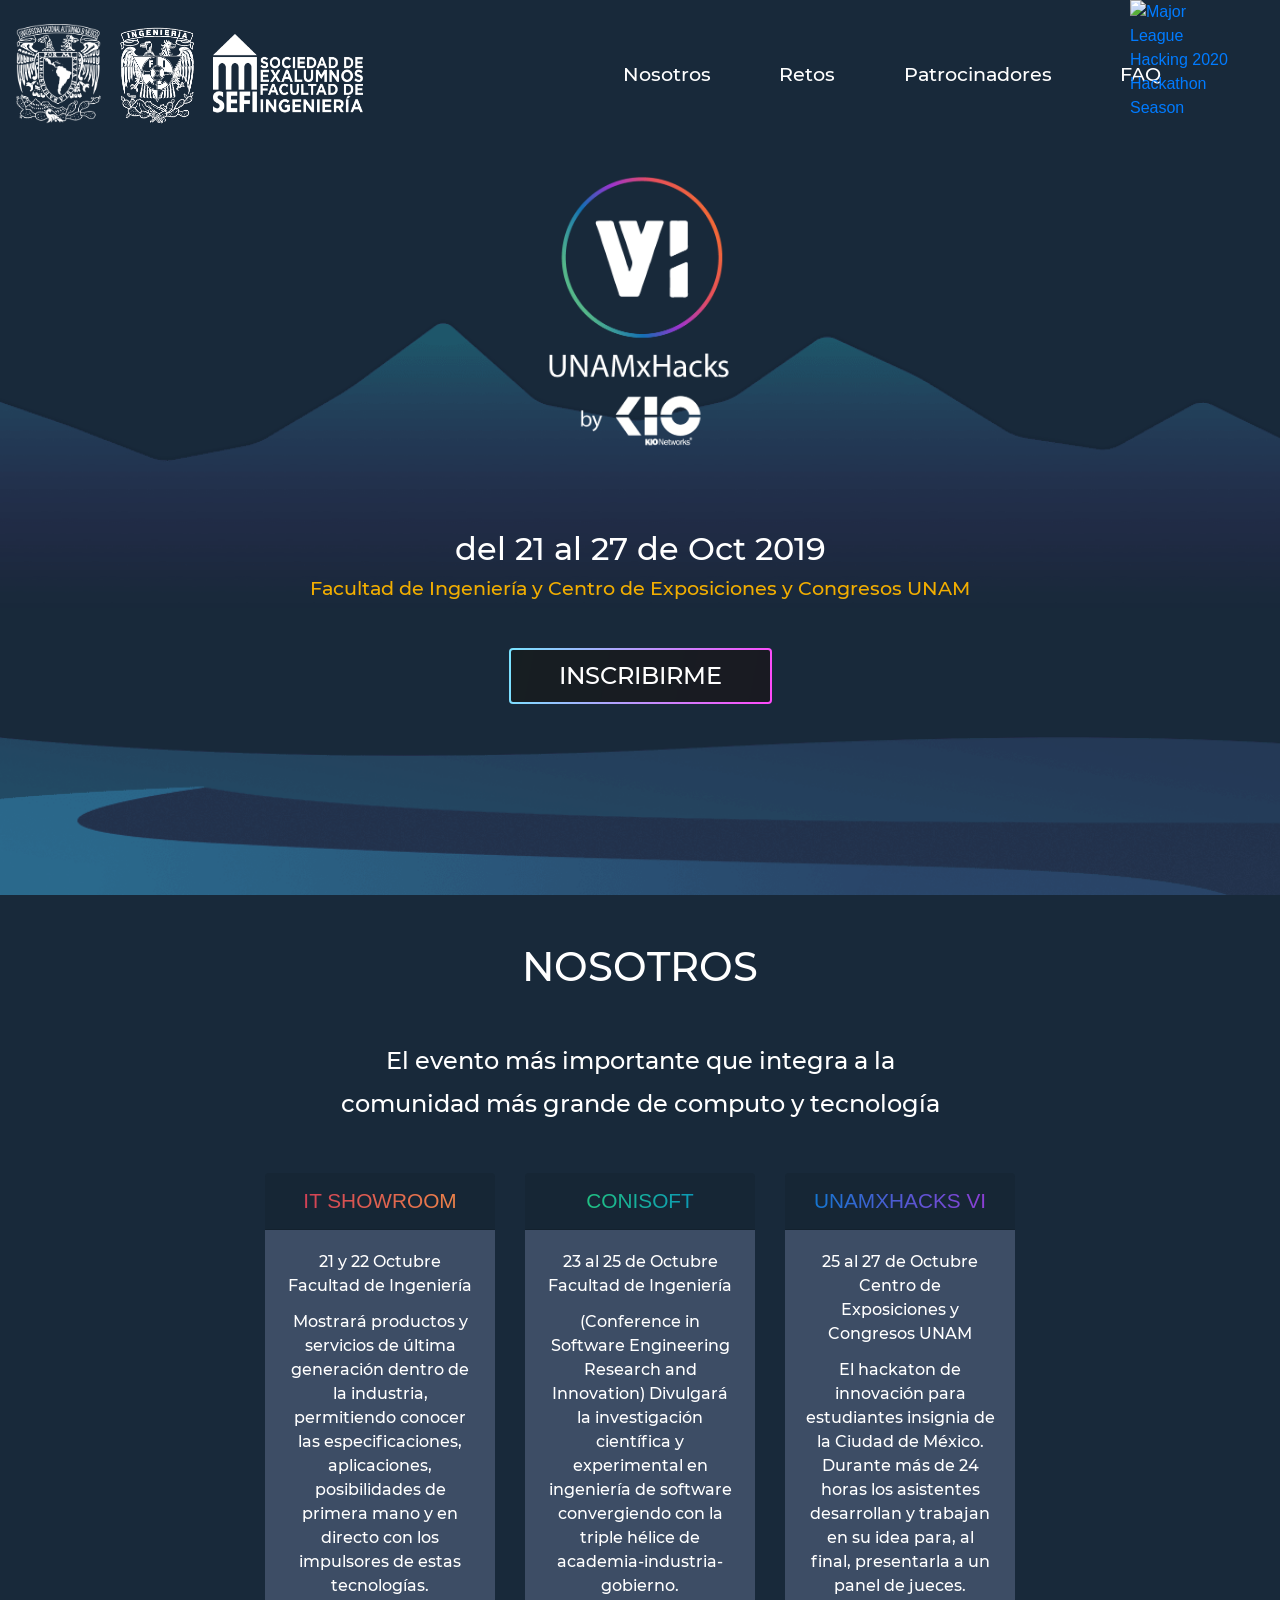
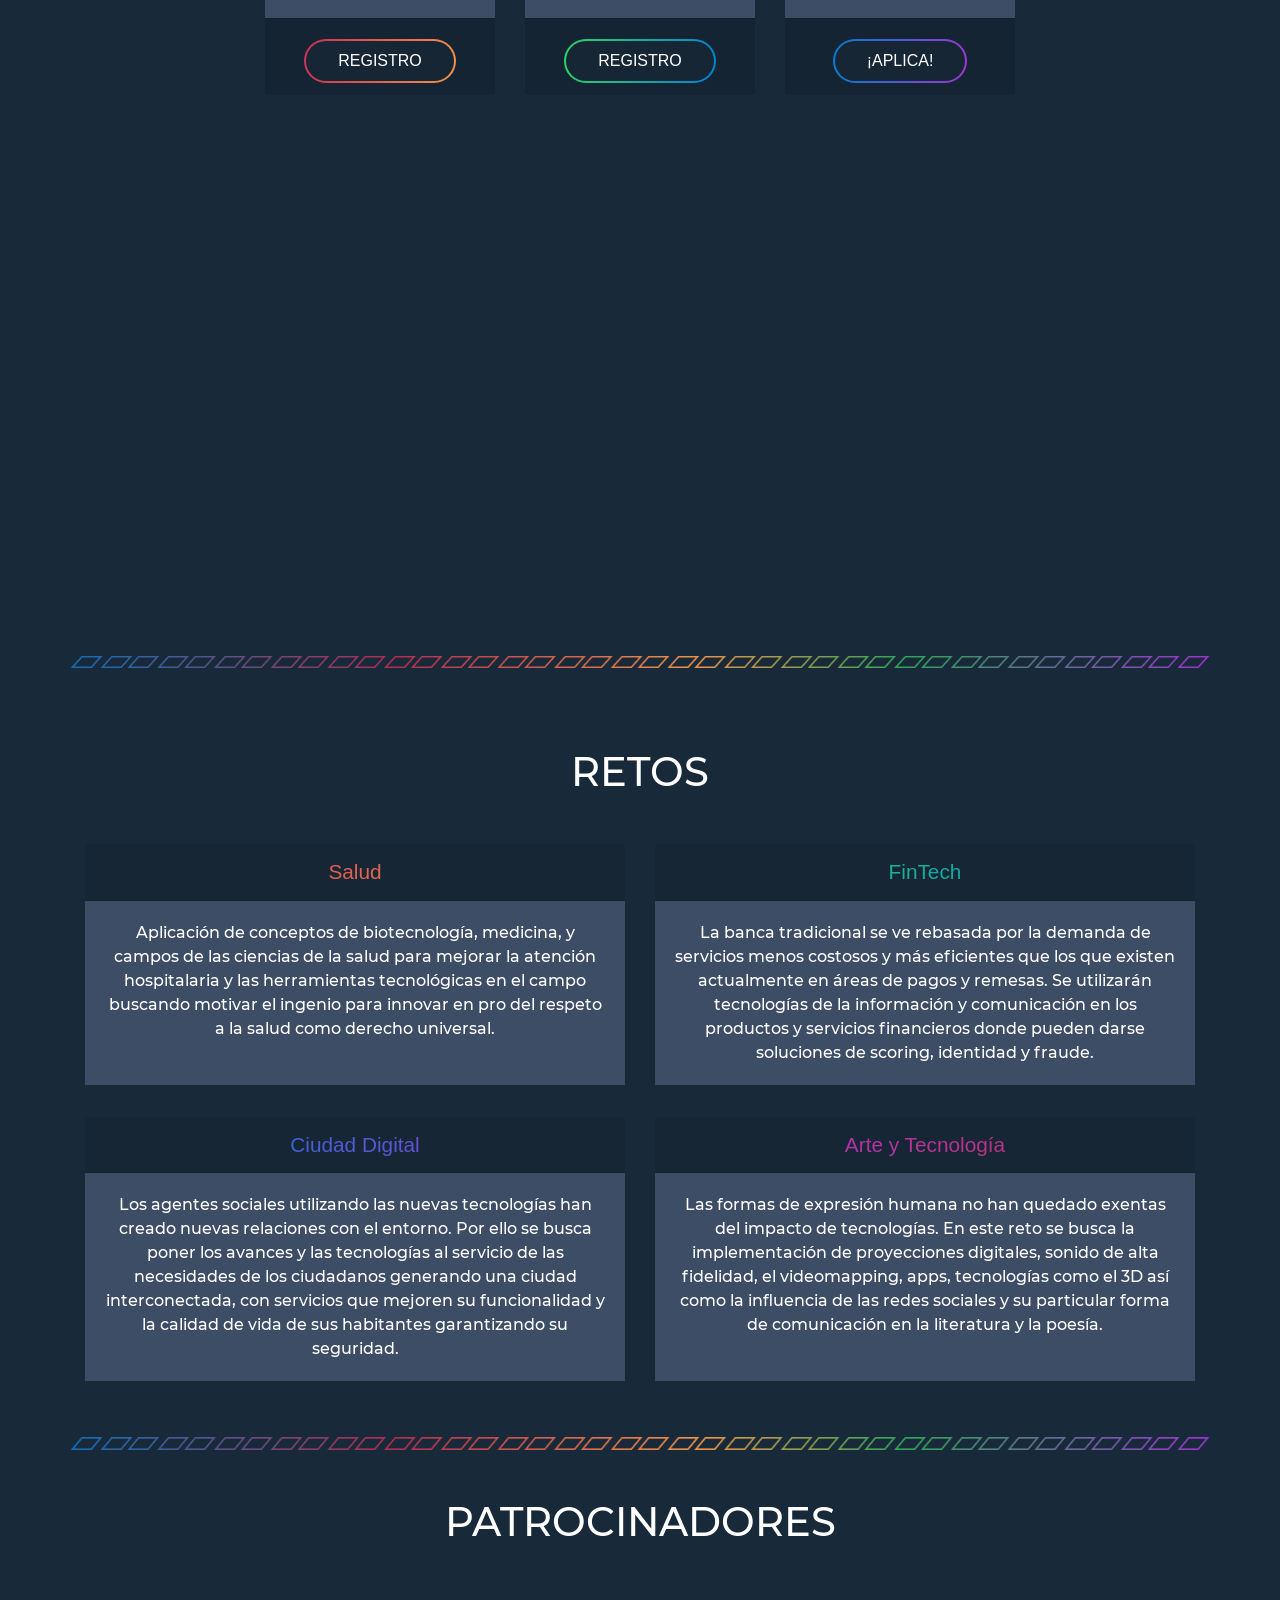
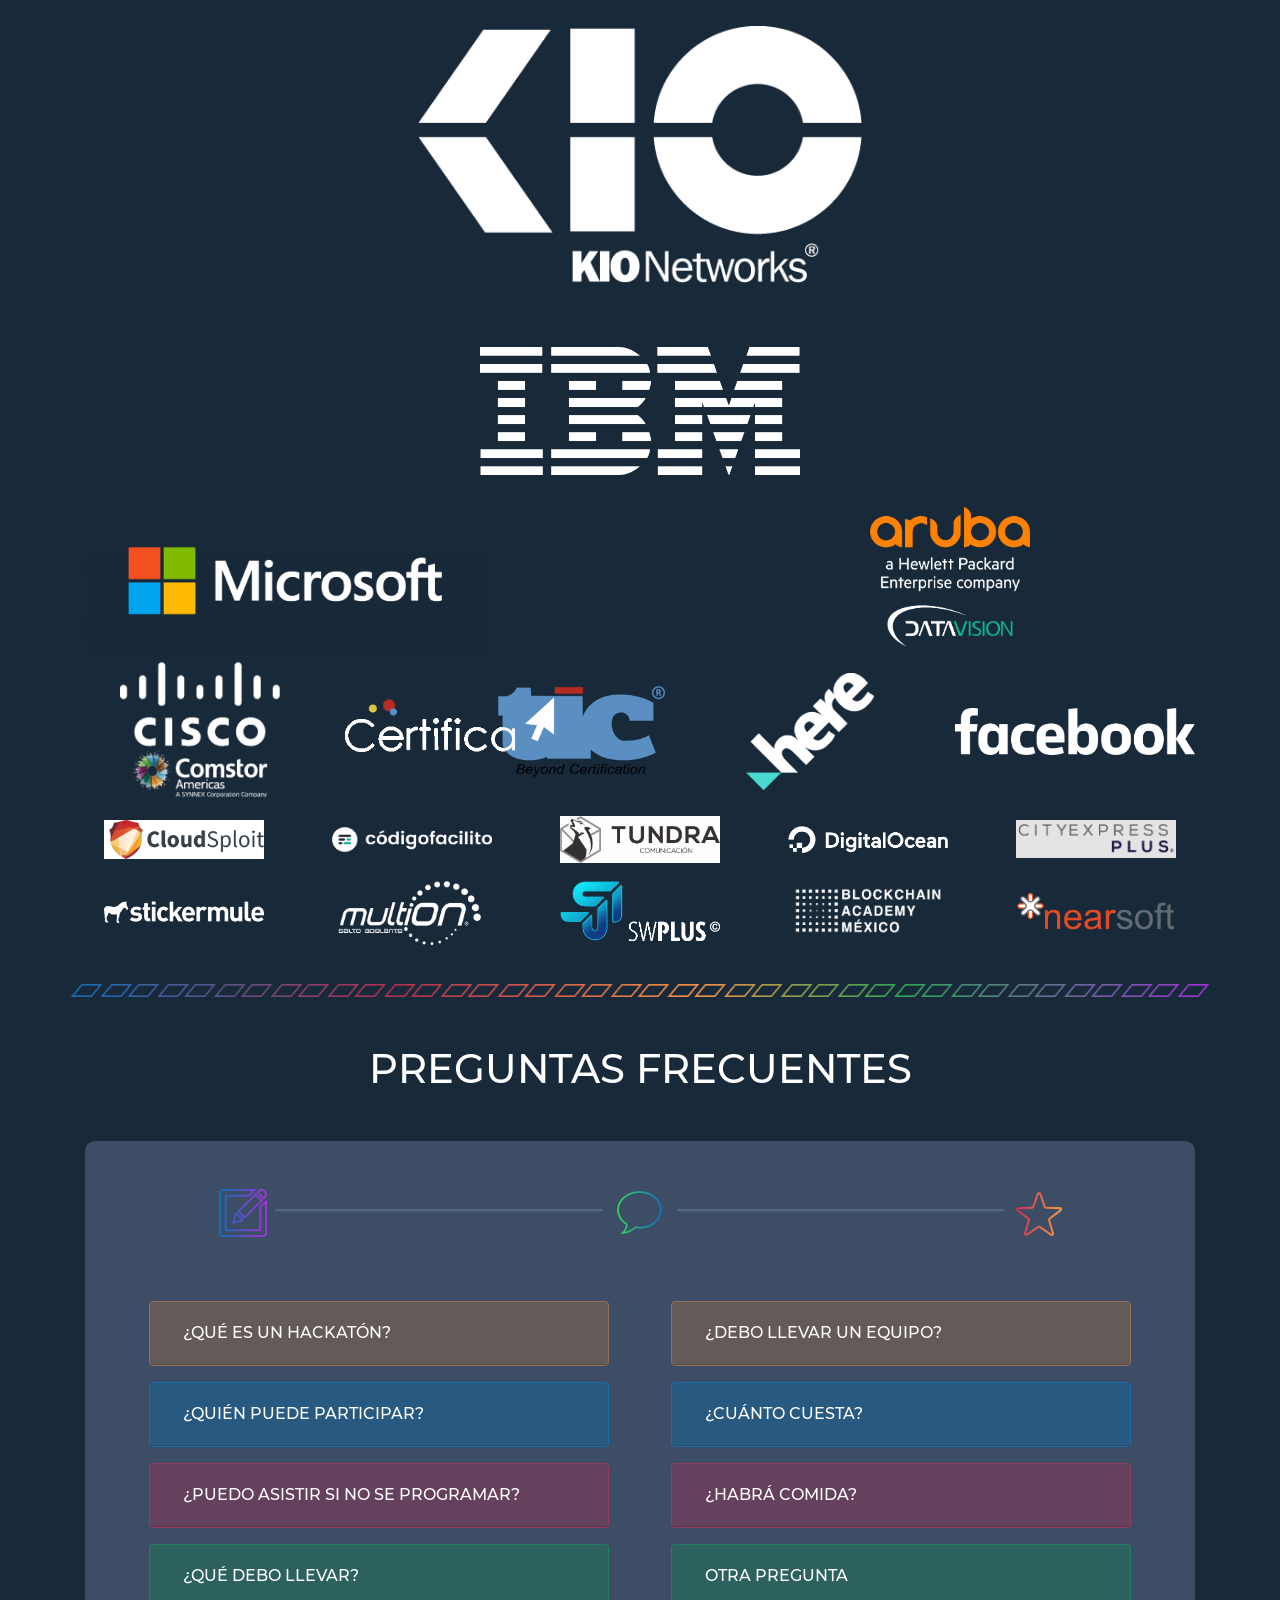
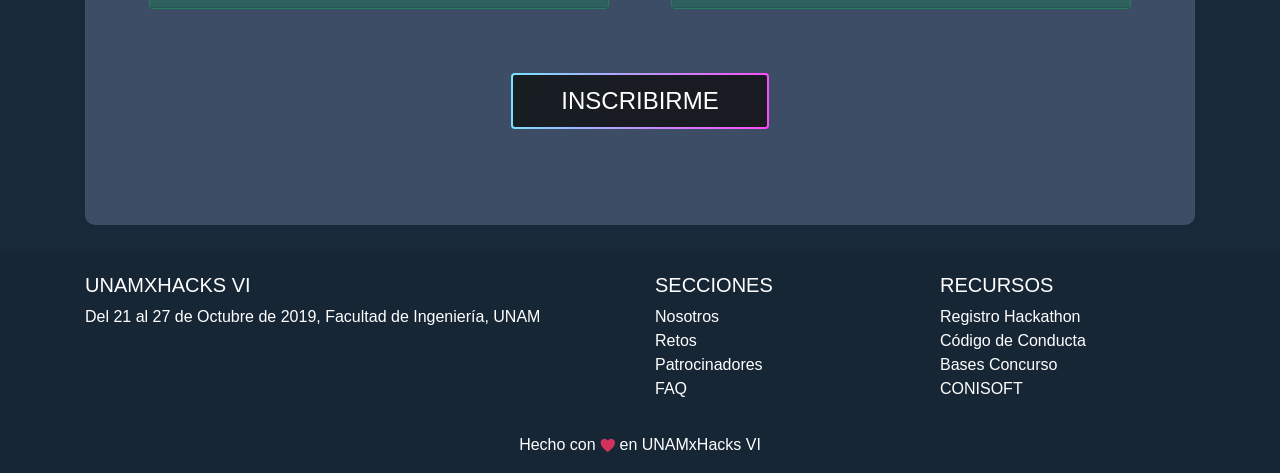
==== commit 8b340b23: "Add BAM and IBM" ====
--- a/index.html
+++ b/index.html
@@ -294,31 +294,31 @@
       </div>
     </div>
     <div class="row gold-sponsors">
-      <div class="col-sm"><a href="https://developer.microsoft.com/es-es/">
-        <img src="./img/SPONSORS/Microsoft-white.png" alt="Microsoft Logo">
-      </a></div>
-      <div class="col-sm"></div>
-      <div class="col-sm">
-        <a href="https://www.arubanetworks.com/es/">
-          <img id="aruba" src="./img/SPONSORS/aruba-datavision.png" alt="Aruba Logo">
-        </a>
+      <div class="col-sm text-center">
+          <a href="https://www.ibm.com/mx-es">
+            <img id="IBM" src="./img/SPONSORS/IBM.png" alt="IBM Logo">
+          </a>
       </div>
     </div>
     <div class="row silver-sponsors">
-      <div class="col-sm"></div>
-      <div class="col-sm"></div>
-      <div class="col-sm"></div>
-      <div class="col-sm"></div>
-      <div class="col-sm"></div>
+        <div class="col-sm"><a href="https://developer.microsoft.com/es-es/">
+          <img src="./img/SPONSORS/Microsoft-white.png" alt="Microsoft Logo">
+        </a></div>
+        <div class="col-sm"></div>
+        <div class="col-sm">
+          <a href="https://www.arubanetworks.com/es/">
+            <img id="aruba" src="./img/SPONSORS/aruba-datavision.png" alt="Aruba Logo">
+          </a>
+        </div>
     </div>
     <div class="row bronze-sponsors">
       <div class="col-sm text-center mb-2">
           <img id="cisco" src="./img/SPONSORS/Cisco-comstor-v-blanco.png" alt="CISCO">
       </div>
       <div class="col-sm text-center mb-2">
-          <a href="https://sefi.org/">
-            <img id="sefi" src="./img/LOGOS/SEFI_BLANCO.png" alt="Sefi Logo">
-          </a>
+        <a href="https://www.certificatic.org/">
+          <img src="./img/SPONSORS/certificatic-500.png" alt="certificatic logo">
+        </a>
       </div>
       <div class="col-sm text-center mb-2">
           <a href="https://www.here.com/">
@@ -373,8 +373,8 @@
         </a>
       </div>
       <div class="col-sm text-center mb-2">
-          <a href="https://www.certificatic.org/">
-            <img src="./img/SPONSORS/certificatic-500.png" alt="cedrtificatic logo">
+          <a href="https://blockchainacademy.mx/">
+            <img src="./img/SPONSORS/BAM.png" alt="BAM logo">
           </a>
       </div>
       <div class="col-sm text-center mb-2">
--- a/css/main.css
+++ b/css/main.css
@@ -319,7 +319,8 @@
 .gold-sponsors div img{
     margin: auto;
     height: auto;
-    width: 30rem;
+    width: 20rem;
+    margin: 2rem;
 }
 
 .silver-sponsors div img{
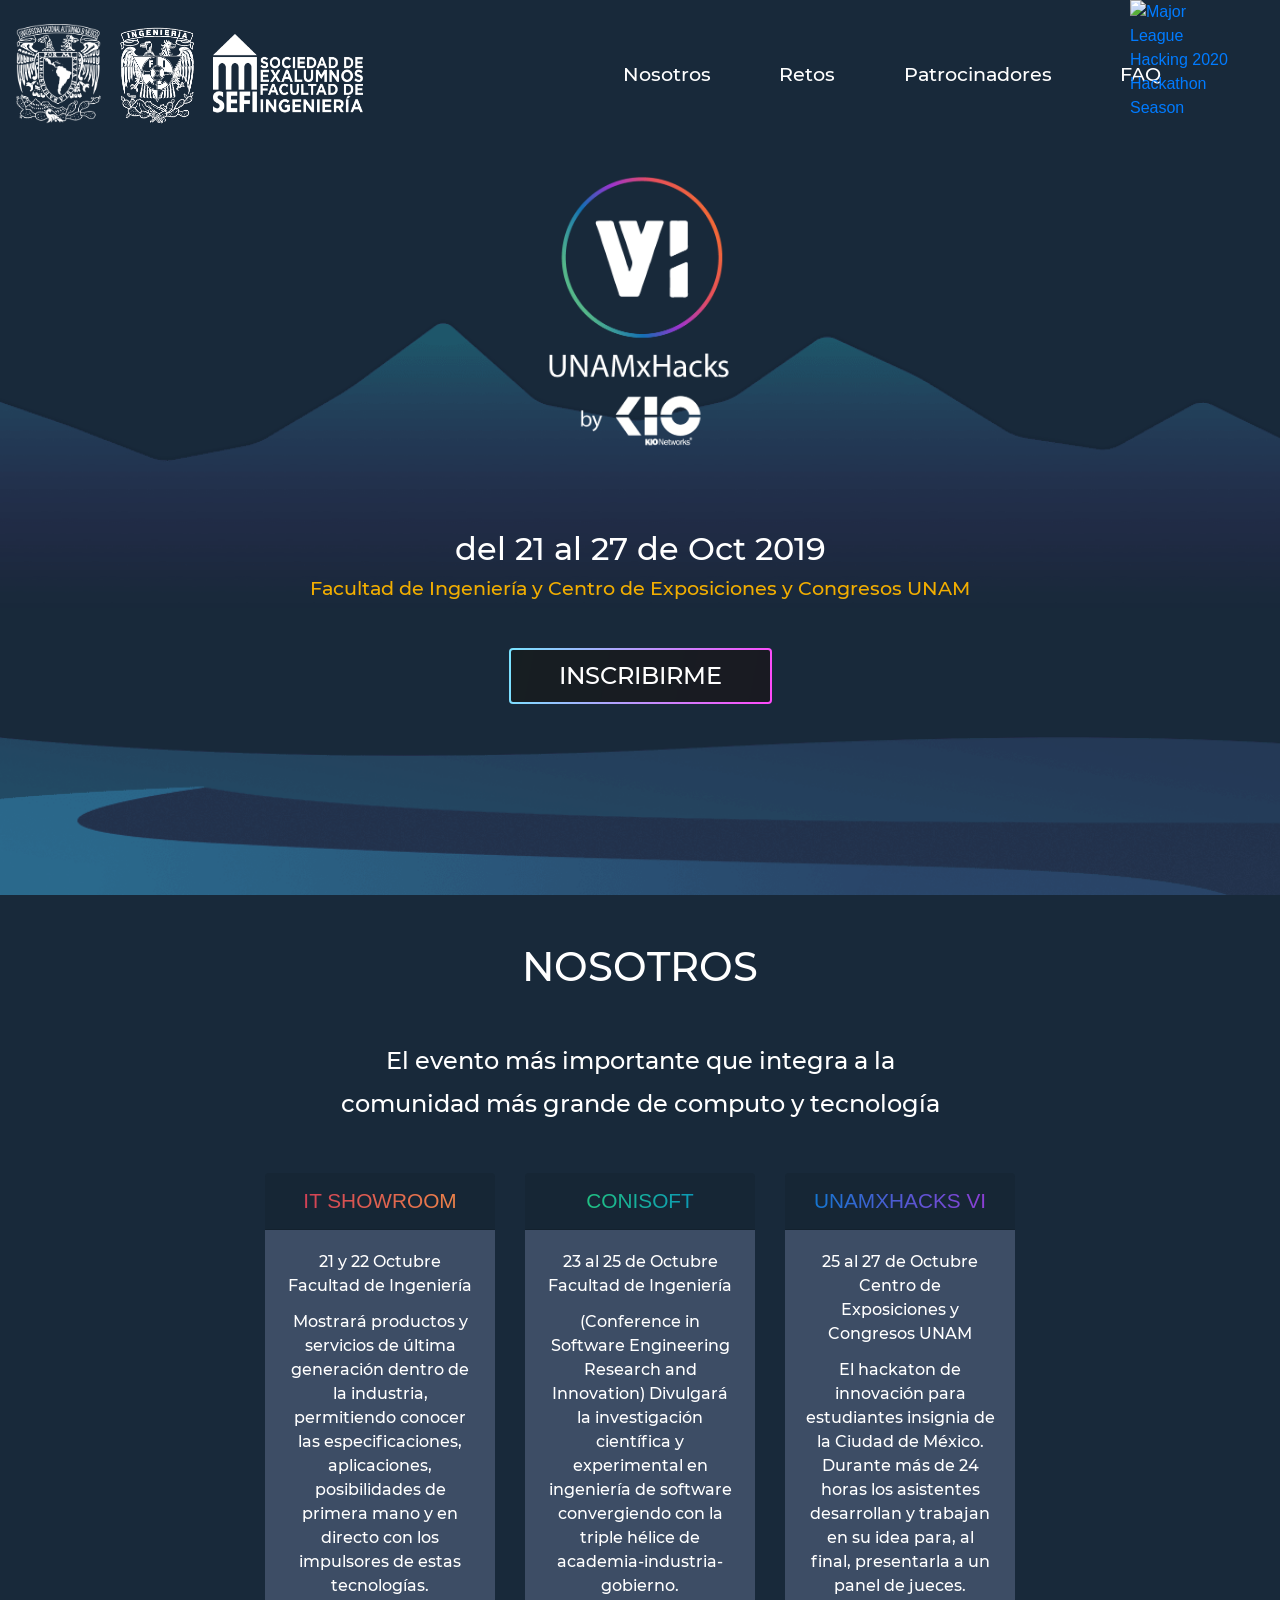
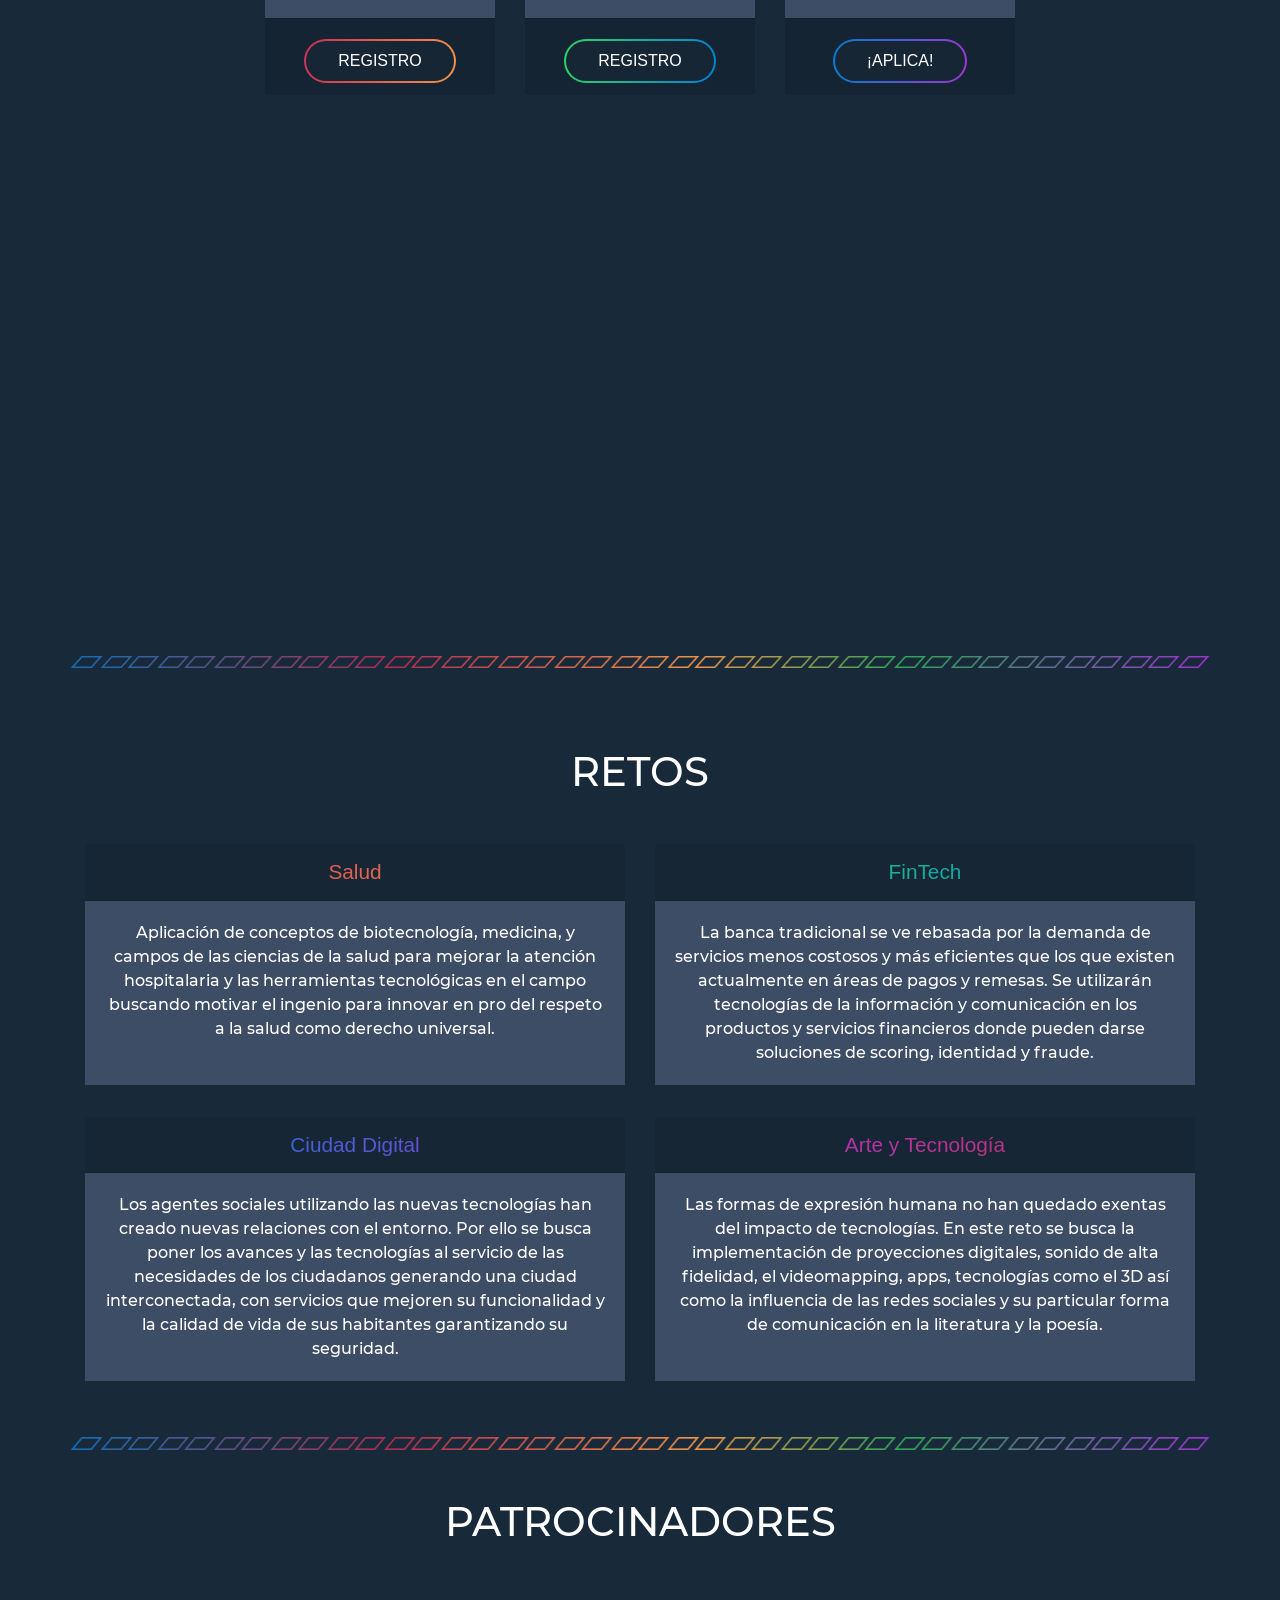
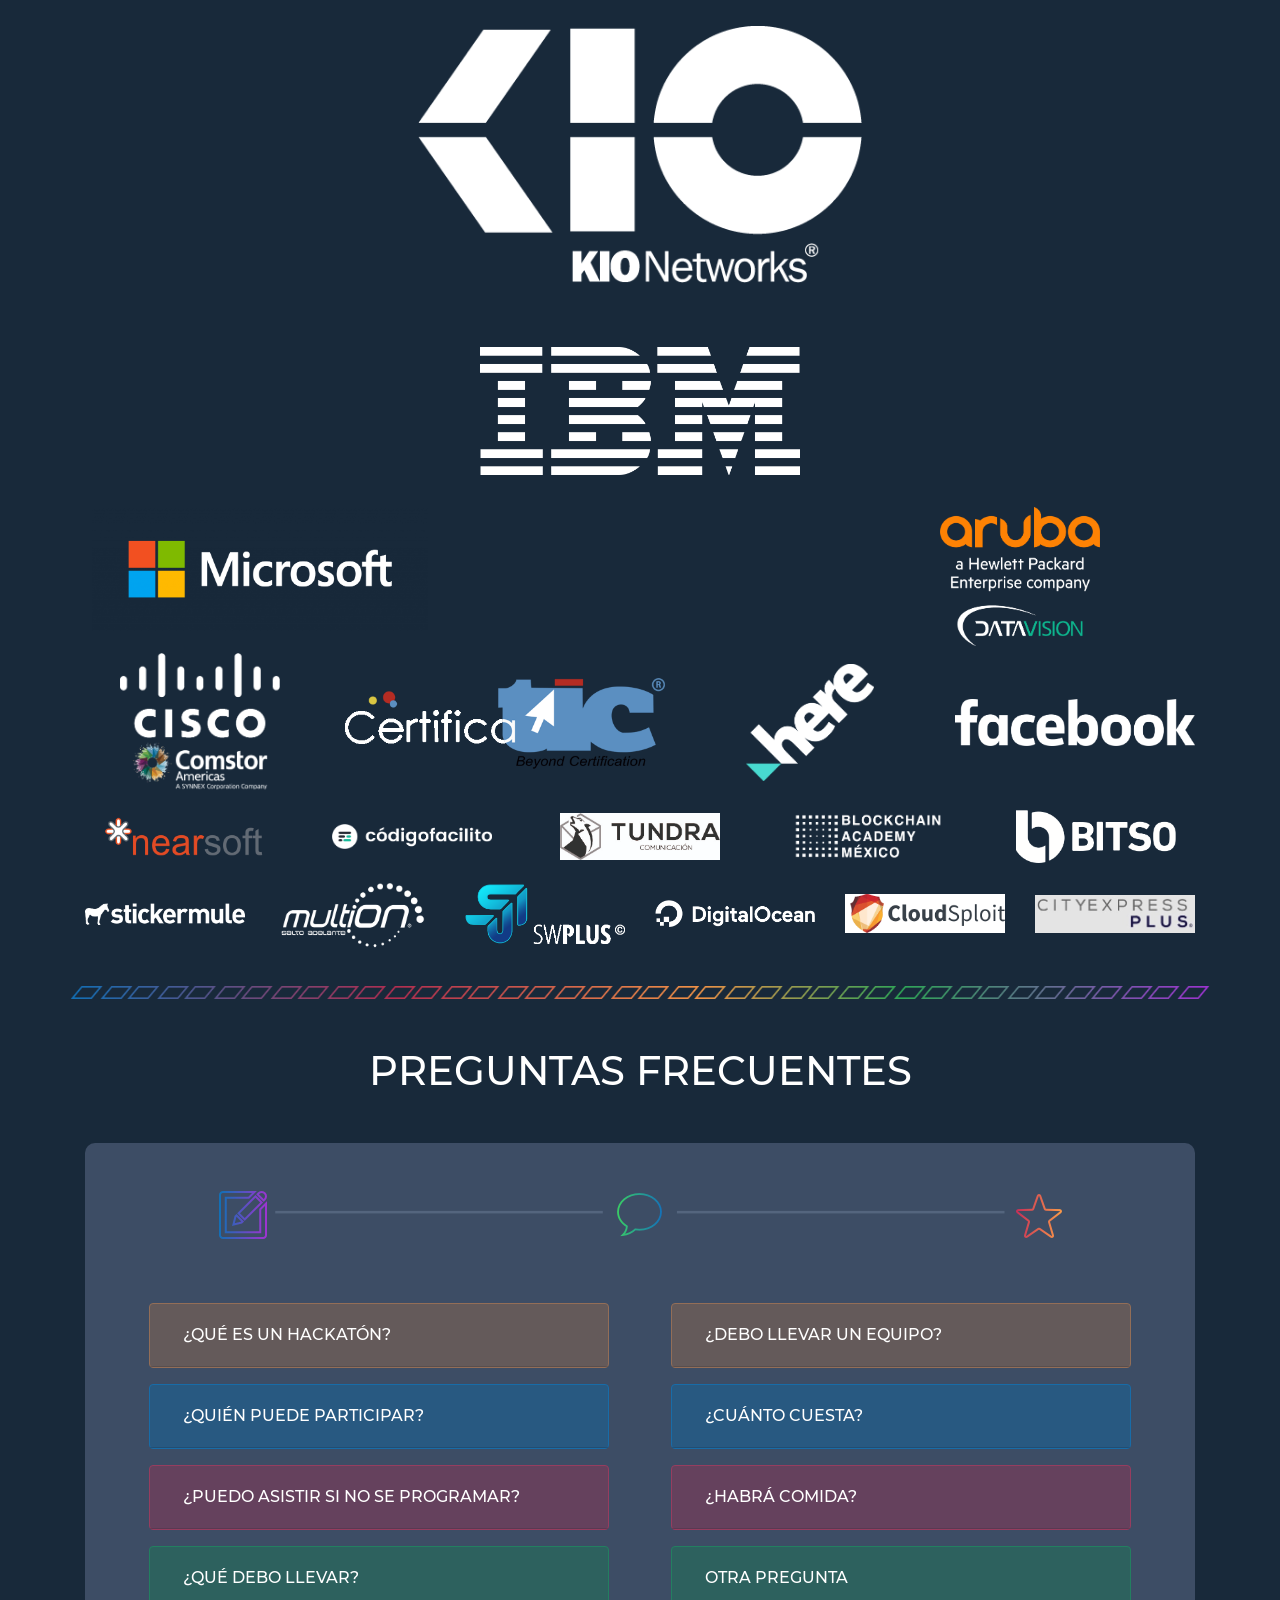
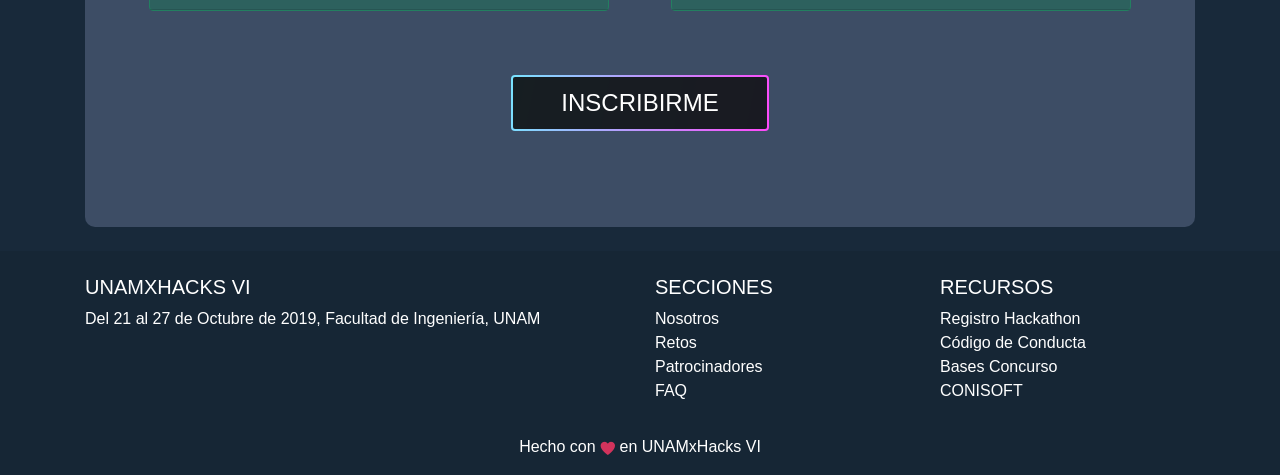
==== commit b2977eef: "Adds bitso" ====
--- a/index.html
+++ b/index.html
@@ -301,11 +301,11 @@
       </div>
     </div>
     <div class="row silver-sponsors">
-        <div class="col-sm"><a href="https://developer.microsoft.com/es-es/">
+        <div class="col-sm text-center"><a href="https://developer.microsoft.com/es-es/">
           <img src="./img/SPONSORS/Microsoft-white.png" alt="Microsoft Logo">
         </a></div>
         <div class="col-sm"></div>
-        <div class="col-sm">
+        <div class="col-sm text-center">
           <a href="https://www.arubanetworks.com/es/">
             <img id="aruba" src="./img/SPONSORS/aruba-datavision.png" alt="Aruba Logo">
           </a>
@@ -333,9 +333,9 @@
     </div>
     <div class="row other-sponsors">
       <div class="col-sm text-center mb-2">
-        <a href="https://cloudsploit.com/">
-          <img src="./img/SPONSORS/logo-cloudsploit.png" alt="CloudSploit Logo">
-        </a>
+          <a href="https://nearsoft.com/">
+            <img src="./img/SPONSORS/nearsoft.png" alt="NearSoft">
+          </a>
       </div>
       <div class="col-sm text-center mb-2">
         <a href="https://codigofacilito.com/">
@@ -348,40 +348,46 @@
         </a>
       </div>
       <div class="col-sm text-center mb-2">
+          <a href="https://blockchainacademy.mx/">
+            <img src="./img/SPONSORS/BAM.png" alt="BAM logo">
+          </a>
+      </div>
+      <div class="col-sm text-center mb-2">
+          <a href="https://bitso.com/">
+            <img src="./img/SPONSORS/bitso.png" alt="Bitso logo">
+          </a>
+      </div>
+      
+    </div>
+    <div class="row other-sponsors">
+      <div class="col-sm text-center mb-2">
+          <a href="http://hackp.ac/mlh-stickermule-hackathons">
+            <img src="./img/SPONSORS/sticker-mule-logo-white.png" alt="StickerMule Logo">
+          </a>
+      </div>
+      <div class="col-sm text-center mb-2">
+        <a href="https://multion.com/">
+          <img src="./img/SPONSORS/multion.png" alt="Multion Logo">
+        </a>
+      </div>
+      <div class="col-sm text-center mb-2">
+        <a href="http://www.swplus.com.mx/">
+          <img src="./img/SPONSORS/sw_600.png" alt="swplus">
+        </a>
+      </div>
+      <div class="col-sm text-center mb-2">
         <a href="https://digitalocean.com/">
           <img src="./img/SPONSORS/DO_Logo_Horizontal_White.png" alt="Tundra RP">
         </a>
       </div>
-      <div class="col-sm text-center mb-2"><a href="https://tundra.mx/">
-        <img src="./img/SPONSORS/cityexpress2.png" alt="Tundra RP">
+      <div class="col-sm text-center mb-2">
+          <a href="https://cloudsploit.com/">
+            <img src="./img/SPONSORS/logo-cloudsploit.png" alt="CloudSploit Logo">
+          </a>
+      </div>
+      <div class="col-sm text-center mb-2"><a href="https://www.cityexpress.com//">
+        <img src="./img/SPONSORS/cityexpress2.png" alt="CityExpres RP">
       </a></div>
-    </div>
-    <div class="row other-sponsors">
-      <div class="col-sm text-center mb-2">
-          <a href="http://hackp.ac/mlh-stickermule-hackathons">
-            <img src="./img/SPONSORS/sticker-mule-logo-white.png" alt="StickerMule Logo">
-          </a>
-      </div>
-      <div class="col-sm text-center mb-2">
-        <a href="https://multion.com/">
-          <img src="./img/SPONSORS/multion.png" alt="Multion Logo">
-        </a>
-      </div>
-      <div class="col-sm text-center mb-2">
-        <a href="http://www.swplus.com.mx/">
-          <img src="./img/SPONSORS/sw_600.png" alt="swplus">
-        </a>
-      </div>
-      <div class="col-sm text-center mb-2">
-          <a href="https://blockchainacademy.mx/">
-            <img src="./img/SPONSORS/BAM.png" alt="BAM logo">
-          </a>
-      </div>
-      <div class="col-sm text-center mb-2">
-          <a href="https://nearsoft.com/">
-            <img src="./img/SPONSORS/nearsoft.png" alt="NearSoft">
-          </a>
-      </div>
     </div>
     <div class="row">
       <img src="./img/NOSOTROS/barramulticolor.png" alt="Separador" class="mt-4 w-100" />
--- a/css/main.css
+++ b/css/main.css
@@ -320,13 +320,12 @@
     margin: auto;
     height: auto;
     width: 20rem;
-    margin: 2rem;
 }
 
 .silver-sponsors div img{
     margin: auto;
     height: auto;
-    width: 25rem;
+    width: 21rem;
 }
 
 .bronze-sponsors{
@@ -492,6 +491,9 @@
     .presenting-sponsor div img{
         width: 40%;
     }
+    .gold-sponsors div img{
+        margin: 2rem;
+    }
 
 }
 
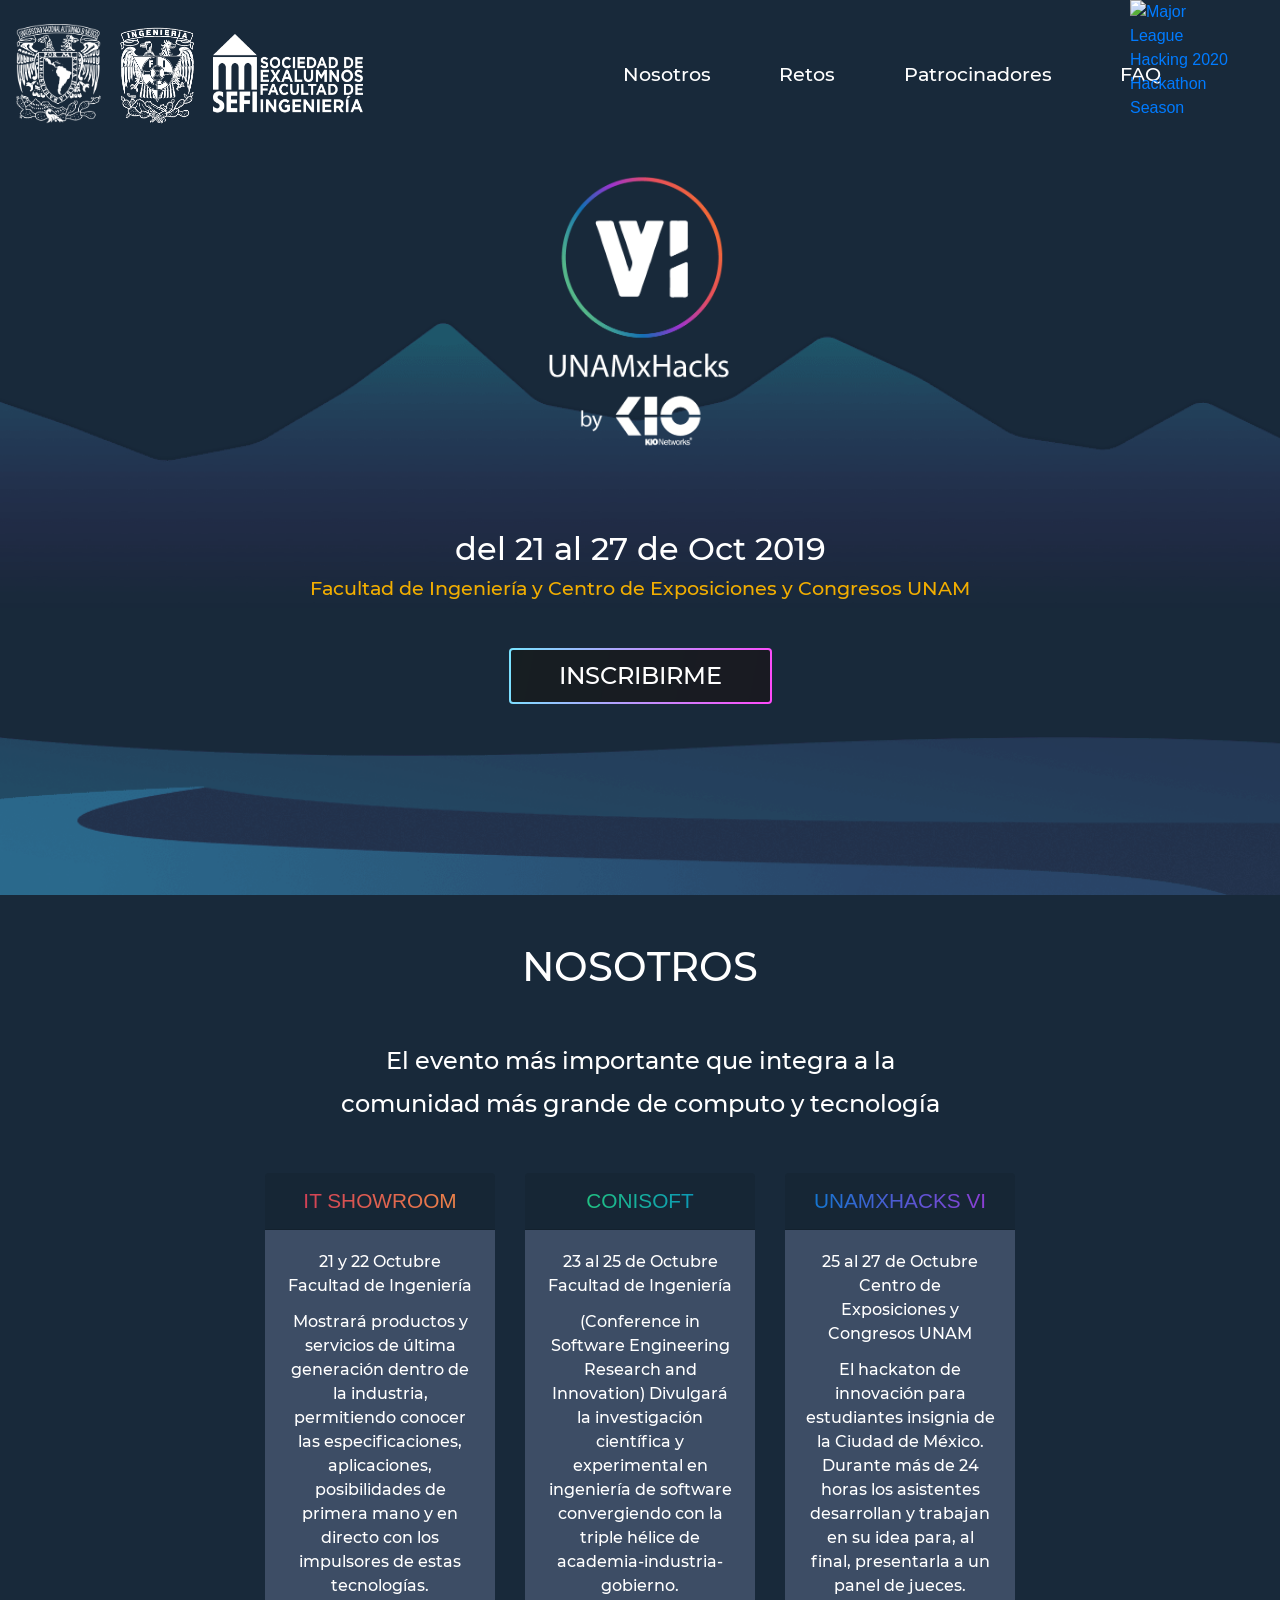
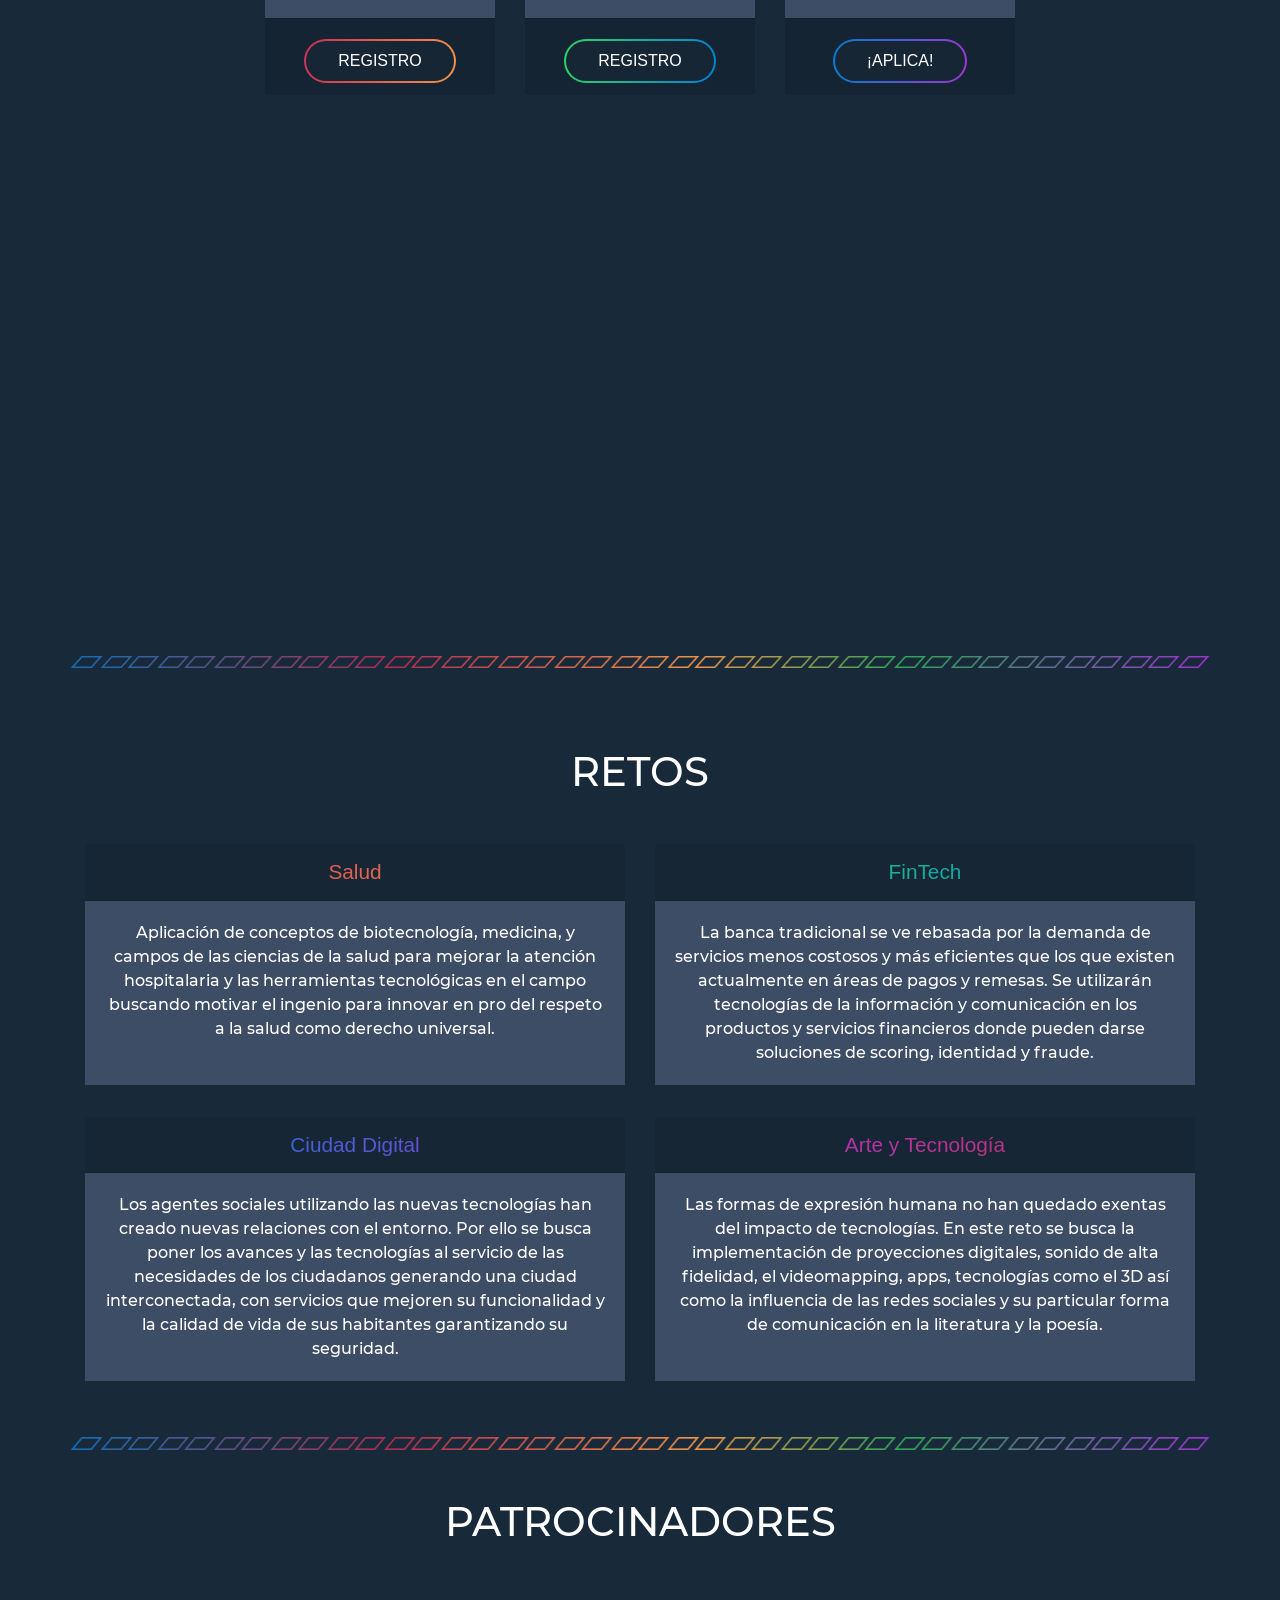
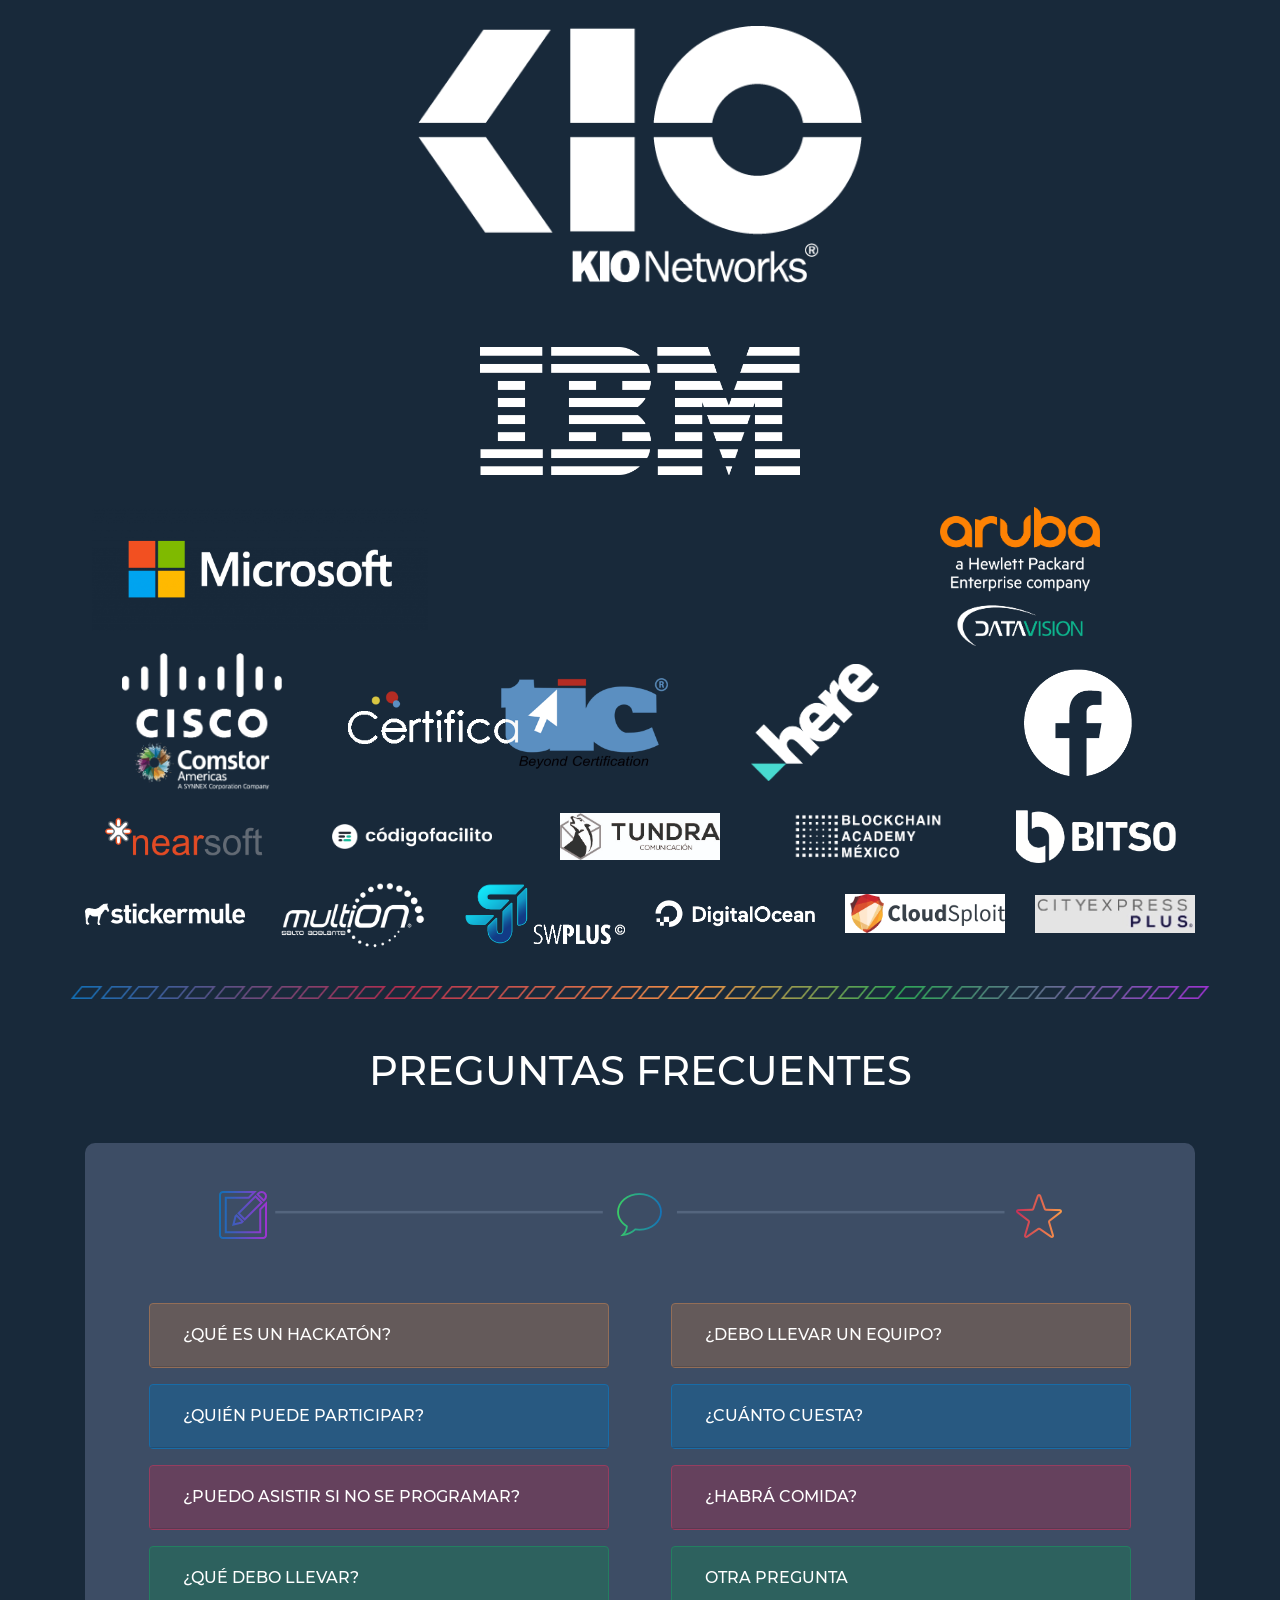
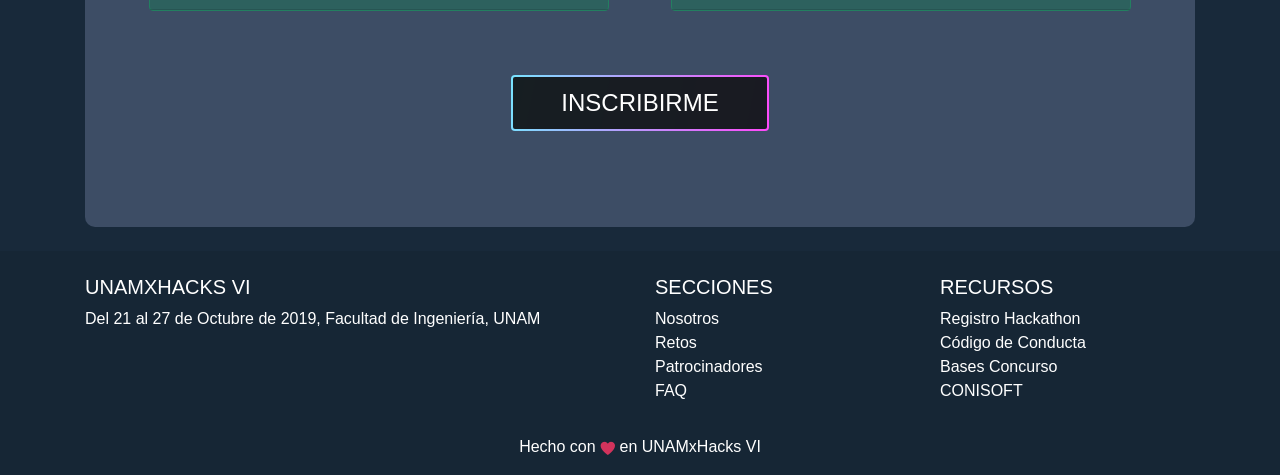
==== commit d841baad: "changes Fb logo" ====
--- a/index.html
+++ b/index.html
@@ -327,7 +327,7 @@
       </div>
       <div class="col-sm text-center mb-2">
         <a href="https://developers.facebook.com/">
-          <img id="fb" src="./img/SPONSORS/facebook-white.png" alt="Facebook Logo">
+          <img id="fb" src="./img/SPONSORS/f_logo_RGB-White_100.png" alt="Facebook Logo">
         </a>
       </div>
     </div>
--- a/css/main.css
+++ b/css/main.css
@@ -413,7 +413,7 @@
 }
 
 #fb {
-    width: 15rem;
+    width: 7rem;
 }
 #here {
     width: 8rem;
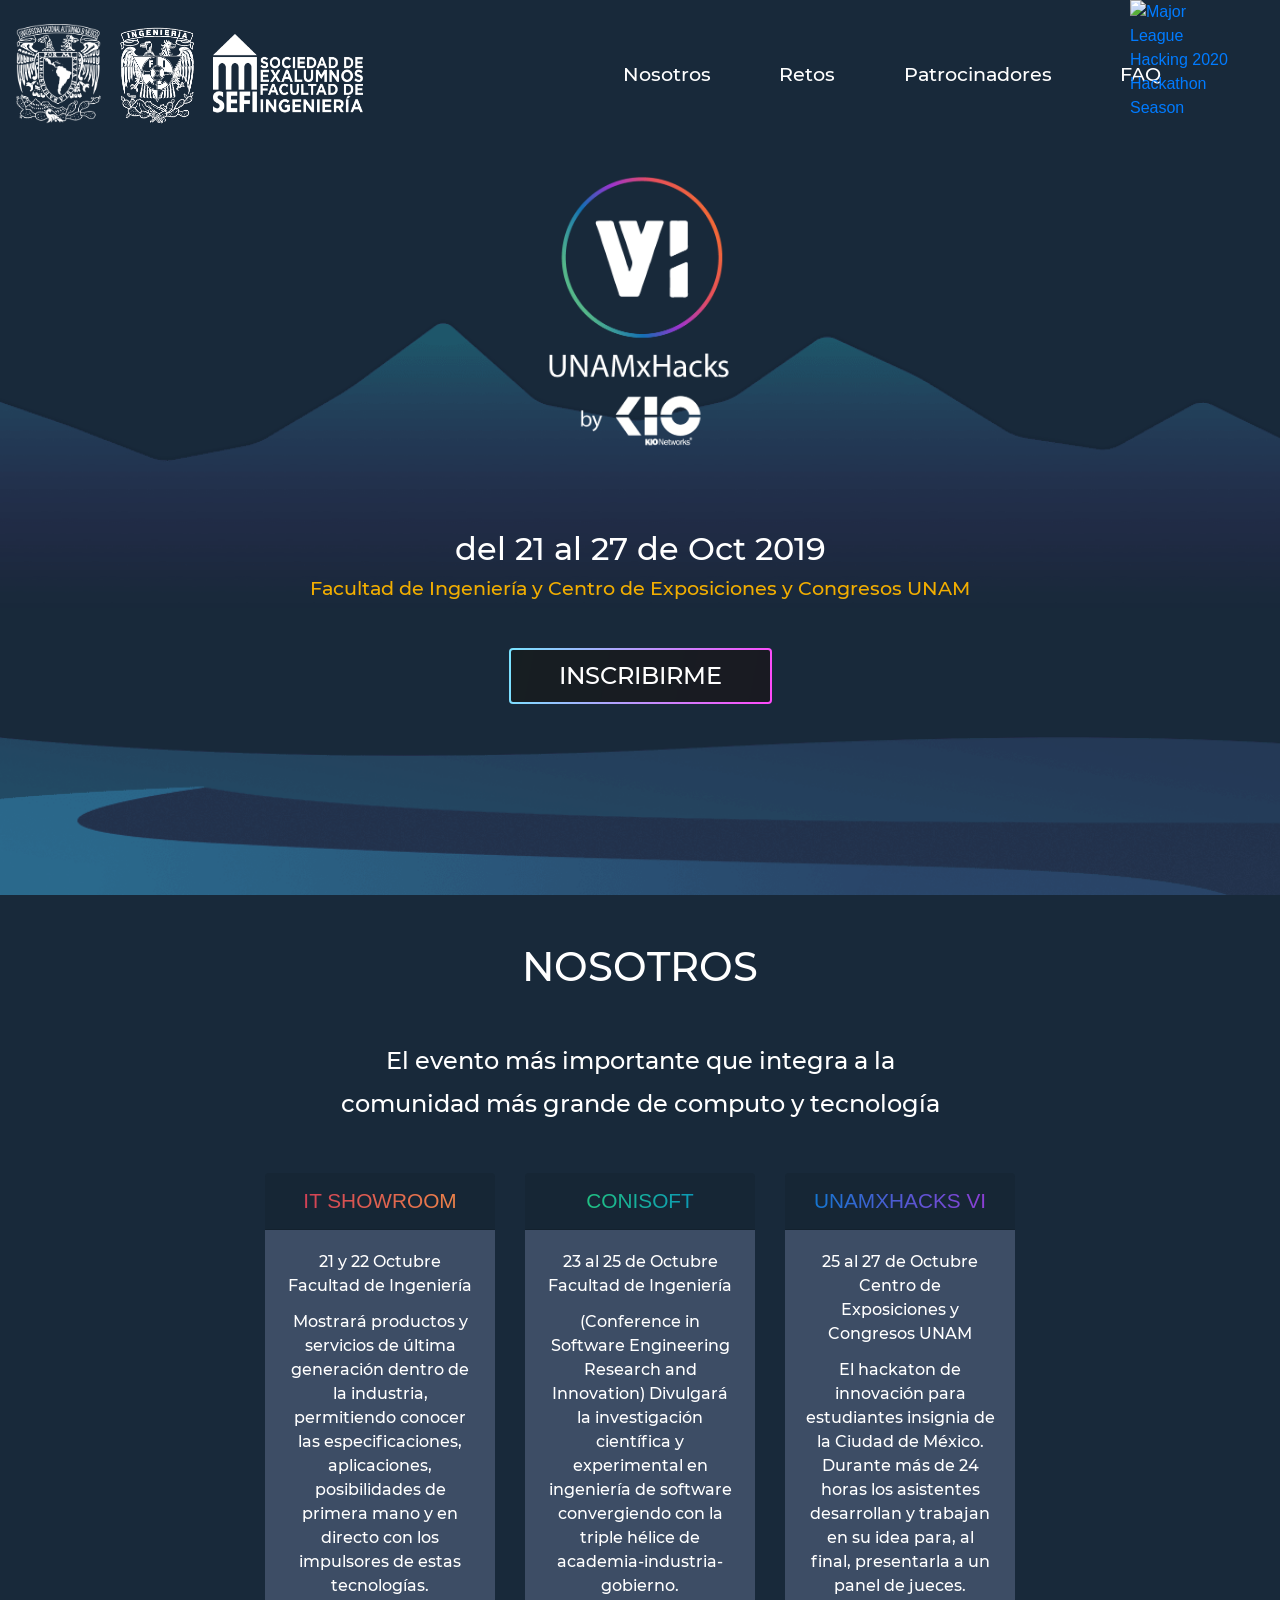
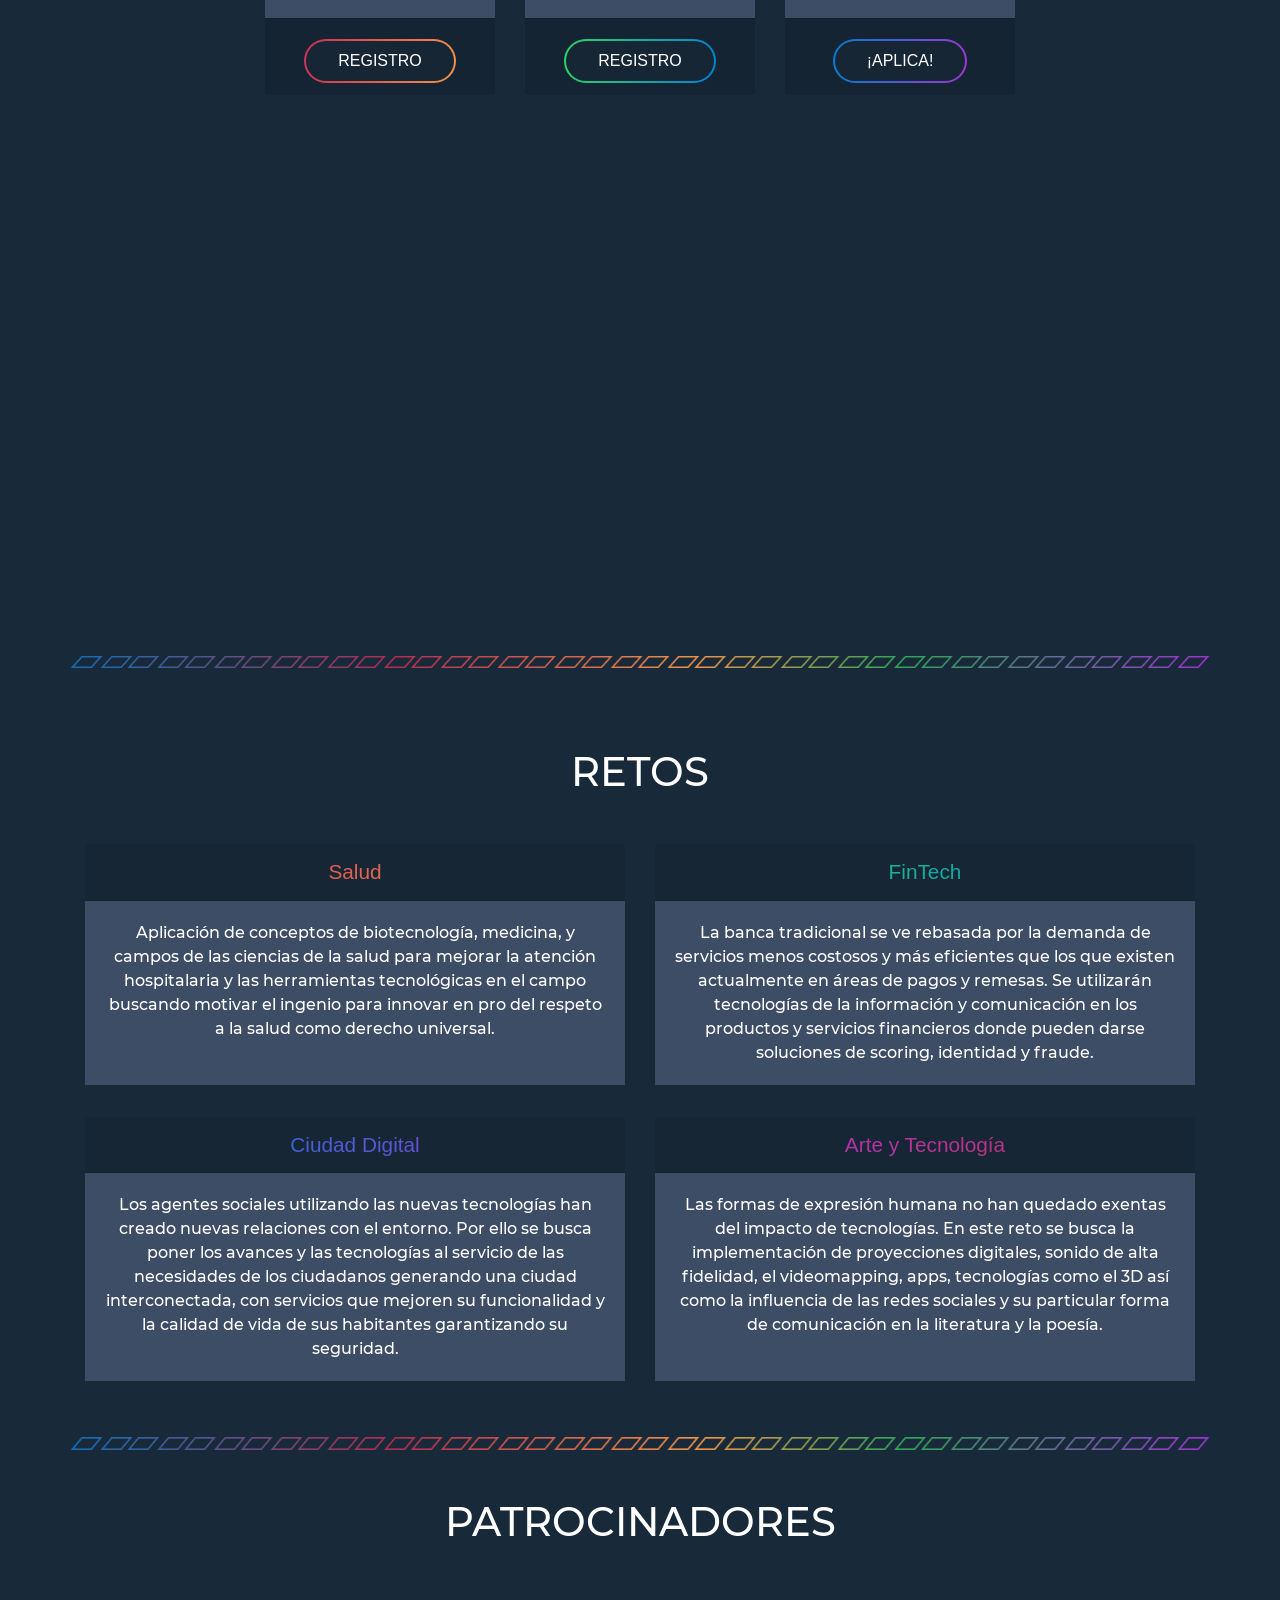
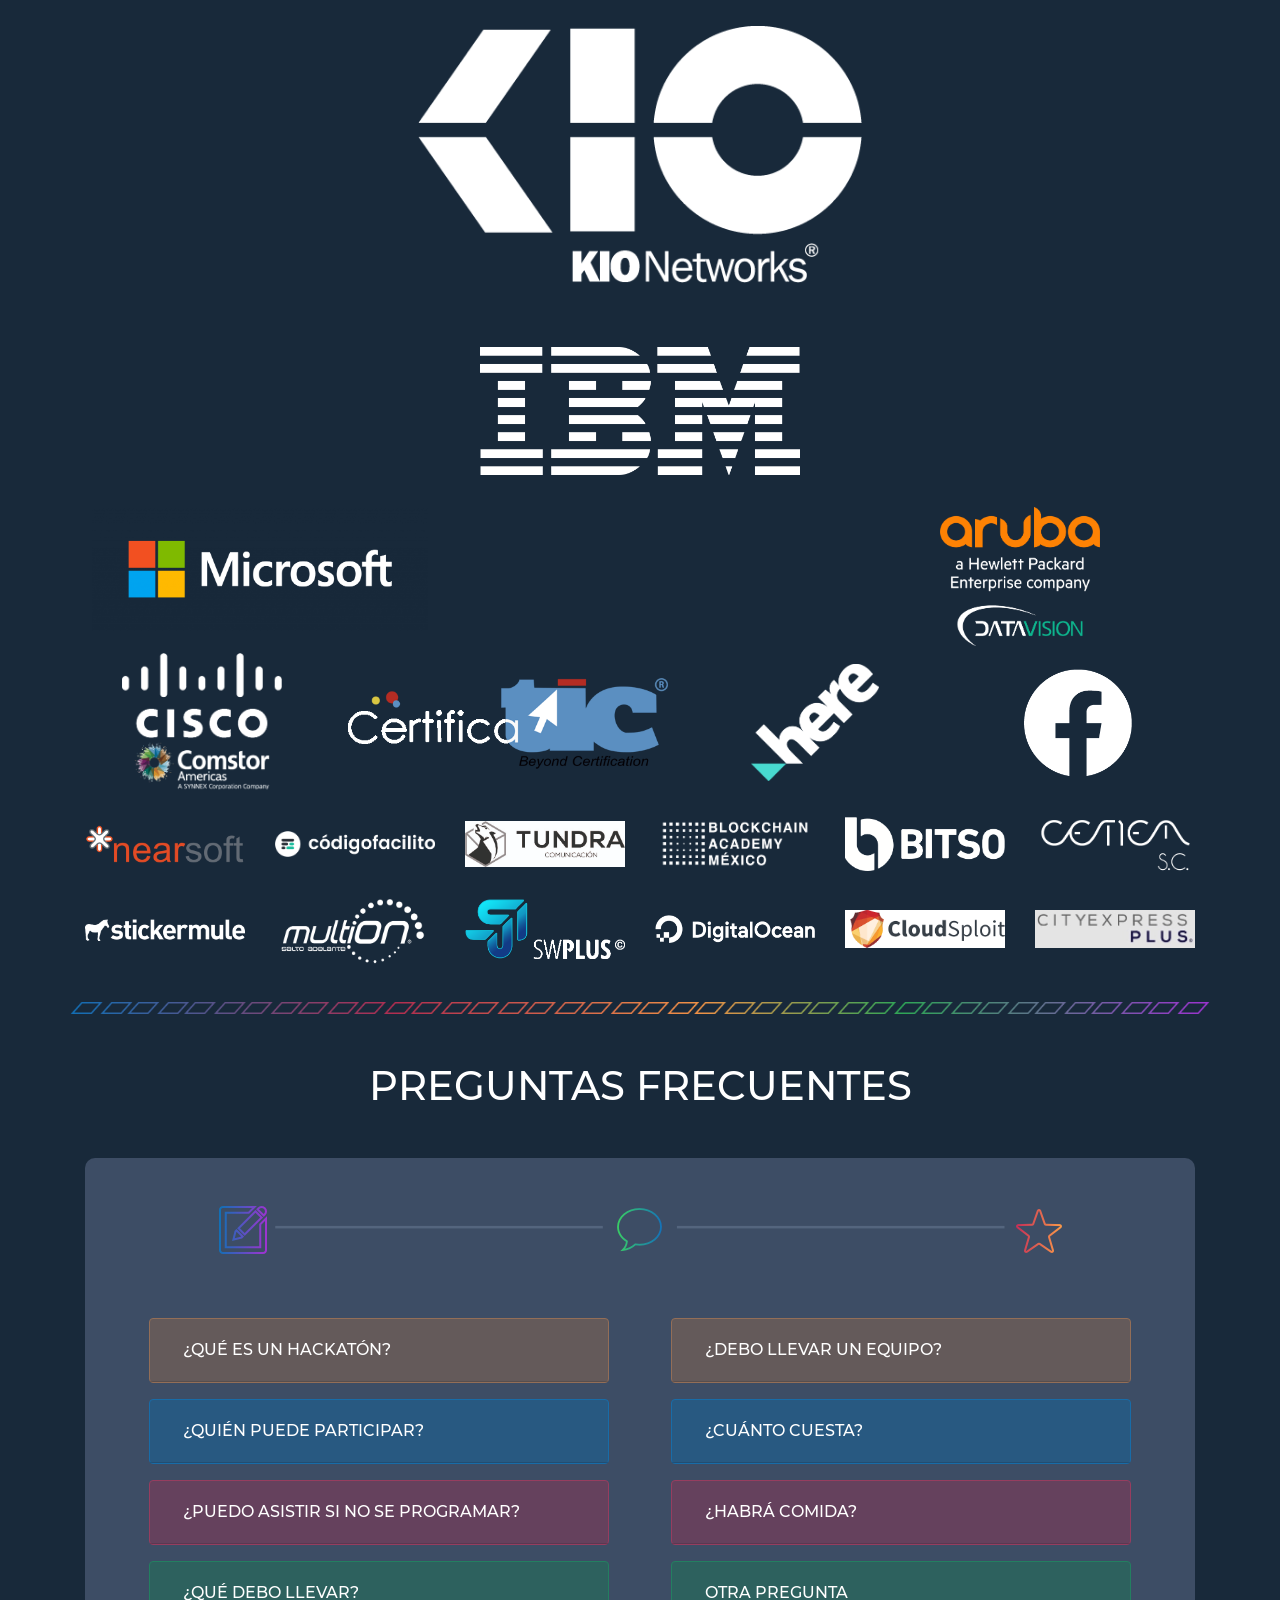
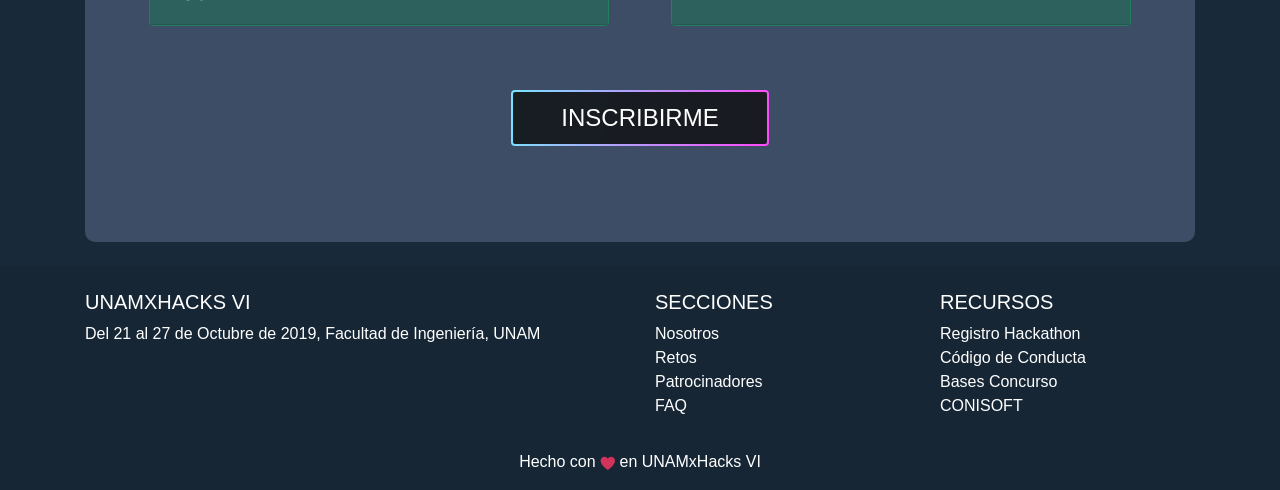
==== commit beffaaf4: "adds cetiem" ====
--- a/index.html
+++ b/index.html
@@ -156,7 +156,7 @@
           </p>
         </div>
         <div class="nosotros-cards card-footer">
-          <a class="btn mt-2 btn-gradient btn-conisoft" target="_blank" href="#">Registro</a>
+          <a class="btn mt-2 btn-gradient btn-conisoft" target="_blank" href="http://conisoft.org/2019/">Registro</a>
         </div>
       </div>
 
@@ -355,6 +355,11 @@
       <div class="col-sm text-center mb-2">
           <a href="https://bitso.com/">
             <img src="./img/SPONSORS/bitso.png" alt="Bitso logo">
+          </a>
+      </div>
+       <div class="col-sm text-center mb-2">
+          <a href="https://cetiem.com/">
+            <img src="./img/SPONSORS/cetiem.png" alt="CETIEM logo">
           </a>
       </div>
       
